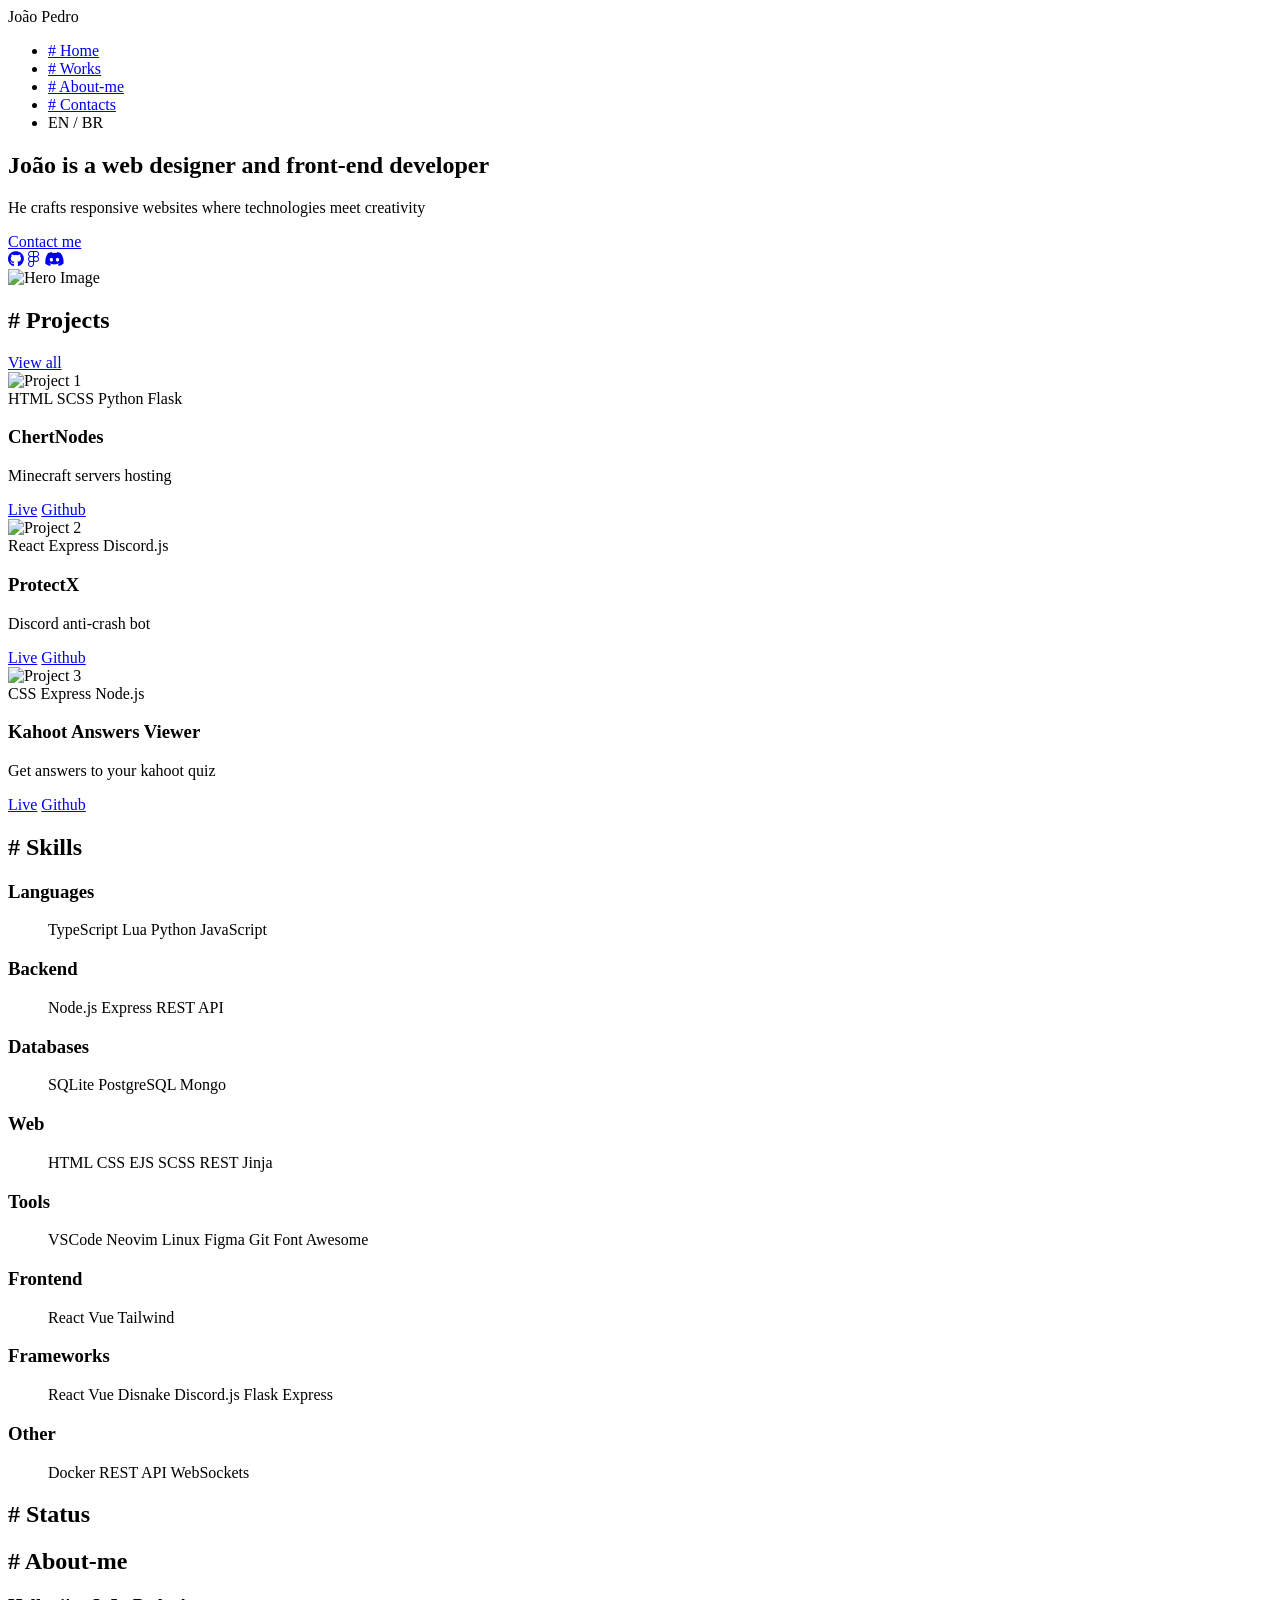
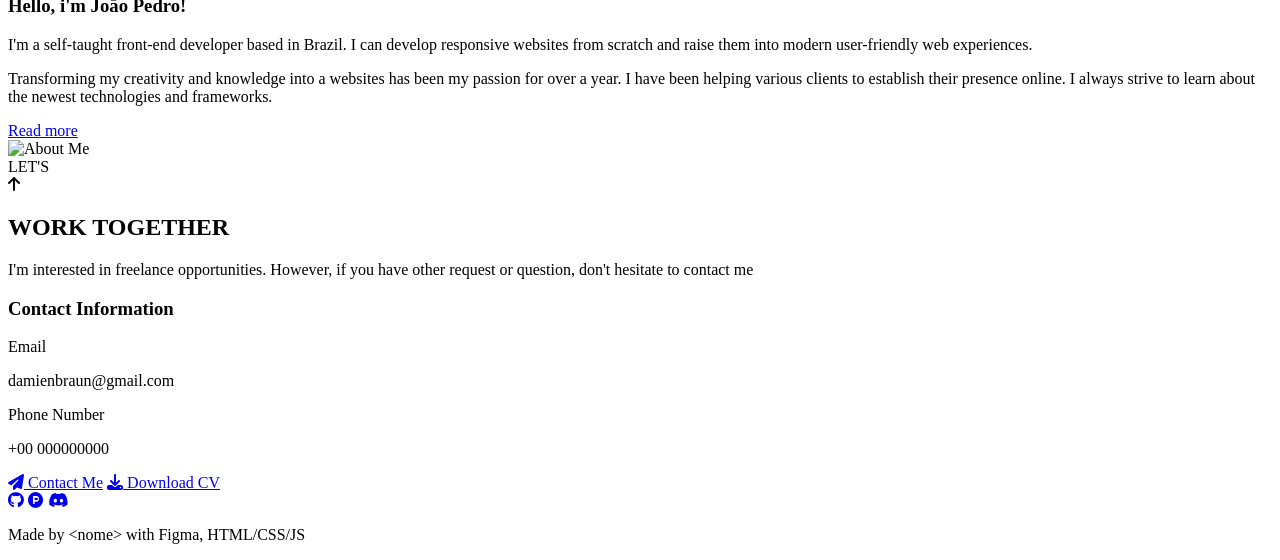
==== index.html @ fb647887 "feat: Rename and activate the Markdown section to 'Status' and update the content file to 'status.md" ====
<!doctype html>
<html lang="en">
  <head>
    <meta charset="UTF-8" />
    <meta name="viewport" content="width=device-width, initial-scale=1.0" />
    <title>João Pedro | Web Designer & Front-end Developer</title>
    <link rel="stylesheet" href="style/style.css" />
    <link rel="preconnect" href="https://fonts.googleapis.com" />
    <link rel="preconnect" href="https://fonts.gstatic.com" crossorigin />
    <link
      href="https://fonts.googleapis.com/css2?family=Lexend:wght@100..900&display=swap"
      rel="stylesheet"
    />
    <link
      href="https://fonts.googleapis.com/css2?family=Lexend:wght@100..900&family=Roboto+Mono:ital,wght@0,100..700;1,100..700&display=swap"
      rel="stylesheet"
    />
    <link
      href="https://cdnjs.cloudflare.com/ajax/libs/font-awesome/6.5.0/css/all.min.css"
      rel="stylesheet"
    />
  </head>

  <body>
    <!-- Header -->
    <header class="header">
      <div class="container header-container">
        <div class="logo">
          <img
            src="./media/logo.svg"
            alt=""
            class="logo-img"
            style="display: none"
          />
          <!-- Placeholder for logo -->
          <span>João Pedro</span>
        </div>
        <nav class="nav">
          <ul class="nav-list">
            <li>
              <a href="# Home"><span class="hash">#</span> Home</a>
            </li>
            <li>
              <a href="# Works"><span class="hash">#</span> Works</a>
            </li>
            <li>
              <a href="# About"><span class="hash">#</span> About-me</a>
            </li>
            <li>
              <a href="# Contacts"><span class="hash">#</span> Contacts</a>
            </li>
            <li class="lang-switch">
              <span class="active">EN</span>
              <span class="divider">/</span>
              <span>BR</span>
            </li>
          </ul>
          <div class="hamburger-menu">
            <!-- Menu Mobile -->
            <span></span>
            <span></span>
            <span></span>
          </div>
        </nav>
      </div>
    </header>

    <!-- Hero Section -->
    <section id="home" class="hero">
      <div class="container hero-container">
        <div class="hero-content">
          <h1 class="hero-title">
            João is a <span class="highlight_green">web designer</span> and
            <span class="highlight_orange">front-end</span> developer
          </h1>
          <p class="hero-desc">
            He crafts responsive websites where technologies meet creativity
          </p>
          <a href="# Contacts" class="btn btn-primary">Contact me</a>
          <div class="social-icons-hero">
            <a href="#"><i class="fa-brands fa-github"></i></a>
            <a href="#"><i class="fa-brands fa-figma"></i></a>
            <a href="#"><i class="fa-brands fa-discord"></i></a>
          </div>
        </div>
        <div class="hero-image">
          <!-- Placeholder for Hero Image -->
          <div class="img-placeholder">
            <img src="./media/hero-img.png" alt="Hero Image" />
          </div>
        </div>
      </div>
    </section>

    <!-- Quote Section (Opcional)
    <section class="quote-section">
        <div class="container">
            <div class="quote-box">
                <p class="quote-text">With great power comes great electricity bill</p>
                <span class="quote-author">- Dr. Who</span>
            </div>
        </div>
    </section> -->

    <!-- Projects Section -->
    <section id="works" class="projects">
      <div class="container">
        <div class="section-header">
          <h2 class="section-title"><span class="hash">#</span> Projects</h2>
          <div class="line"></div>
          <a href="#" class="view-all">View all</a>
        </div>

        <div class="projects-grid">
          <!-- Project Card 1 -->
          <div class="project-card">
            <div class="card-img">
              <img src="./media/project1.png" alt="Project 1" />
            </div>
            <div class="card-tech">
              <span>HTML</span>
              <span>SCSS</span>
              <span>Python</span>
              <span>Flask</span>
            </div>
            <div class="card-body">
              <h3 class="card-title">ChertNodes</h3>
              <p class="card-desc">Minecraft servers hosting</p>
              <div class="card-footer">
                <a href="#" class="btn btn-small btn-primary">Live</a>
                <a href="#" class="btn btn-small btn-primary">Github</a>
              </div>
            </div>
          </div>

          <!-- Project Card 2 -->
          <div class="project-card">
            <div class="card-img">
              <img src="./media/project2.png" alt="Project 2" />
            </div>
            <div class="card-tech">
              <span>React</span>
              <span>Express</span>
              <span>Discord.js</span>
            </div>
            <div class="card-body">
              <h3 class="card-title">ProtectX</h3>
              <p class="card-desc">Discord anti-crash bot</p>
              <div class="card-footer">
                <a href="#" class="btn btn-small btn-primary">Live</a>
                <a href="#" class="btn btn-small btn-primary">Github</a>
              </div>
            </div>
          </div>

          <!-- Project Card 3 -->
          <div class="project-card">
            <div class="card-img">
              <img src="./media/project3.png" alt="Project 3" />
            </div>
            <div class="card-tech">
              <span>CSS</span>
              <span>Express</span>
              <span>Node.js</span>
            </div>
            <div class="card-body">
              <h3 class="card-title">Kahoot Answers Viewer</h3>
              <p class="card-desc">Get answers to your kahoot quiz</p>
              <div class="card-footer">
                <a href="#" class="btn btn-small btn-primary">Live</a>
                <a href="#" class="btn btn-small btn-primary">Github</a>
              </div>
            </div>
          </div>
        </div>
      </div>
    </section>

    <!-- Skills Section -->
    <section class="skills">
      <div class="container">
        <div class="section-header">
          <h2 class="section-title"><span class="hash">#</span> Skills</h2>
          <div class="line"></div>
        </div>

        <div class="skills-content">
          <div class="skills-grid">
            <div class="skill-column">
              <div class="skill-category">
                <h3 class="skill-title-lang">Languages</h3>
                <ul>
                  <a class="skill-list">TypeScript</a>
                  <a class="skill-list">Lua</a>
                  <a class="skill-list">Python</a>
                  <a class="skill-list">JavaScript</a>
                </ul>
              </div>
              <div class="skill-category">
                <h3 class="skill-title-backend">Backend</h3>
                <ul>
                  <a class="skill-list">Node.js</a>
                  <a class="skill-list">Express</a>
                  <a class="skill-list">REST API</a>
                </ul>
              </div>
            </div>
            <div class="skill-column">
              <div class="skill-category">
                <h3 class="skill-title-db">Databases</h3>
                <ul>
                  <a class="skill-list">SQLite</a>
                  <a class="skill-list">PostgreSQL</a>
                  <a class="skill-list">Mongo</a>
                </ul>
              </div>
              <div class="skill-category">
                <h3 class="skill-title-web">Web</h3>
                <ul>
                  <a class="skill-list">HTML</a>
                  <a class="skill-list">CSS</a>
                  <a class="skill-list">EJS</a>
                  <a class="skill-list">SCSS</a>
                  <a class="skill-list">REST</a>
                  <a class="skill-list">Jinja</a>
                </ul>
              </div>
            </div>
            <div class="skill-column">
              <div class="skill-category">
                <h3 class="skill-title-tools">Tools</h3>
                <ul>
                  <a class="skill-list">VSCode</a>
                  <a class="skill-list">Neovim</a>
                  <a class="skill-list">Linux</a>
                  <a class="skill-list">Figma</a>
                  <a class="skill-list">Git</a>
                  <a class="skill-list">Font Awesome</a>
                </ul>
              </div>
              <div class="skill-category">
                <h3 class="skill-title-frontend">Frontend</h3>
                <ul>
                  <a class="skill-list">React</a>
                  <a class="skill-list">Vue</a>
                  <a class="skill-list">Tailwind</a>
                </ul>
              </div>
            </div>
            <div class="skill-column">
              <div class="skill-category">
                <h3 class="skill-title-fws">Frameworks</h3>
                <ul>
                  <a class="skill-list">React</a>
                  <a class="skill-list">Vue</a>
                  <a class="skill-list">Disnake</a>
                  <a class="skill-list">Discord.js</a>
                  <a class="skill-list">Flask</a>
                  <a class="skill-list">Express</a>
                </ul>
              </div>
              <div class="skill-category">
                <h3 class="skill-title-other">Other</h3>
                <ul>
                  <a class="skill-list">Docker</a>
                  <a class="skill-list">REST API</a>
                  <a class="skill-list">WebSockets</a>
                </ul>
              </div>
            </div>
          </div>
        </div>
      </div>
    </section>

    <!-- Markdown Section (Status) -->
    <section id="markdown" class="markdown">
      <div class="container">
        <div class="section-header">
          <h2 class="section-title"><span class="hash">#</span> Status</h2>
          <div class="line"></div>
        </div>
        <div id="markdown-content" class="markdown-content"></div>
      </div>
    </section>

    <!-- About Me Section -->
    <section id="about" class="about">
      <div class="container">
        <div class="section-header">
          <h2 class="section-title"><span class="hash">#</span> About-me</h2>
          <div class="line"></div>
        </div>

        <div class="about-content">
          <div class="about-text">
            <h3>Hello, i'm João Pedro!</h3>
            <p>
              I'm a self-taught front-end developer based in Brazil. I can
              develop responsive websites from scratch and raise them into
              modern user-friendly web experiences.
            </p>
            <p>
              Transforming my creativity and knowledge into a websites has been
              my passion for over a year. I have been helping various clients to
              establish their presence online. I always strive to learn about
              the newest technologies and frameworks.
            </p>
            <a href="#" class="btn btn-primary">Read more</a>
          </div>
          <div class="about-image">
            <div class="img-placeholder">
              <img src="./media/about-img.png" alt="About Me" />
            </div>
          </div>
        </div>
      </div>
    </section>

    <!-- Contacts Section -->
    <section id="contacts" class="contacts">
      <div class="container contacts-container">
        <div class="contacts-left">
          <div class="lets-work-header">
            <span class="lets-text">LET'S</span>
            <div class="arrow-badge">
              <i class="fa-solid fa-arrow-up"></i>
            </div>
          </div>
          <h2 class="work-together-text">WORK TOGETHER</h2>
          <p class="contacts-desc">
            I'm interested in freelance opportunities. However, if you have
            other request or question, don't hesitate to contact me
          </p>
        </div>

        <div class="contacts-right">
          <div class="contacts-card">
            <h3 class="card-title">Contact Information</h3>
            <div class="contact-info-grid">
              <div class="info-item">
                <p class="info-label">Email</p>
                <p class="info-value">damienbraun@gmail.com</p>
              </div>
              <div class="info-item">
                <p class="info-label">Phone Number</p>
                <p class="info-value">+00 000000000</p>
              </div>
            </div>

            <div class="card-bottom">
              <div class="card-actions">
                <a href="#" class="btn btn-primary"
                  ><i class="fa-solid fa-paper-plane"></i> Contact Me</a
                >
                <a href="#" class="btn btn-primary"
                  ><i class="fa-solid fa-download"></i> Download CV</a
                >
              </div>
            </div>
          </div>
        </div>
      </div>
    </section>

    <!-- Footer -->
    <footer class="footer">
      <div class="footer-separator"></div>
      <div class="container footer-container">
        <div class="footer-socials">
          <a href="#"><i class="fa-brands fa-github"></i></a>
          <a href="#"><i class="fa-brands fa-product-hunt"></i></a>
          <a href="#"><i class="fa-brands fa-discord"></i></a>
        </div>
        <div class="footer-copyright">
          <p>Made by &lt;nome&gt; with Figma, HTML/CSS/JS</p>
        </div>
      </div>
    </footer>

    <script src="script/app.js"></script>
    <script src="https://cdn.jsdelivr.net/npm/marked/marked.min.js"></script>
  </body>
</html>
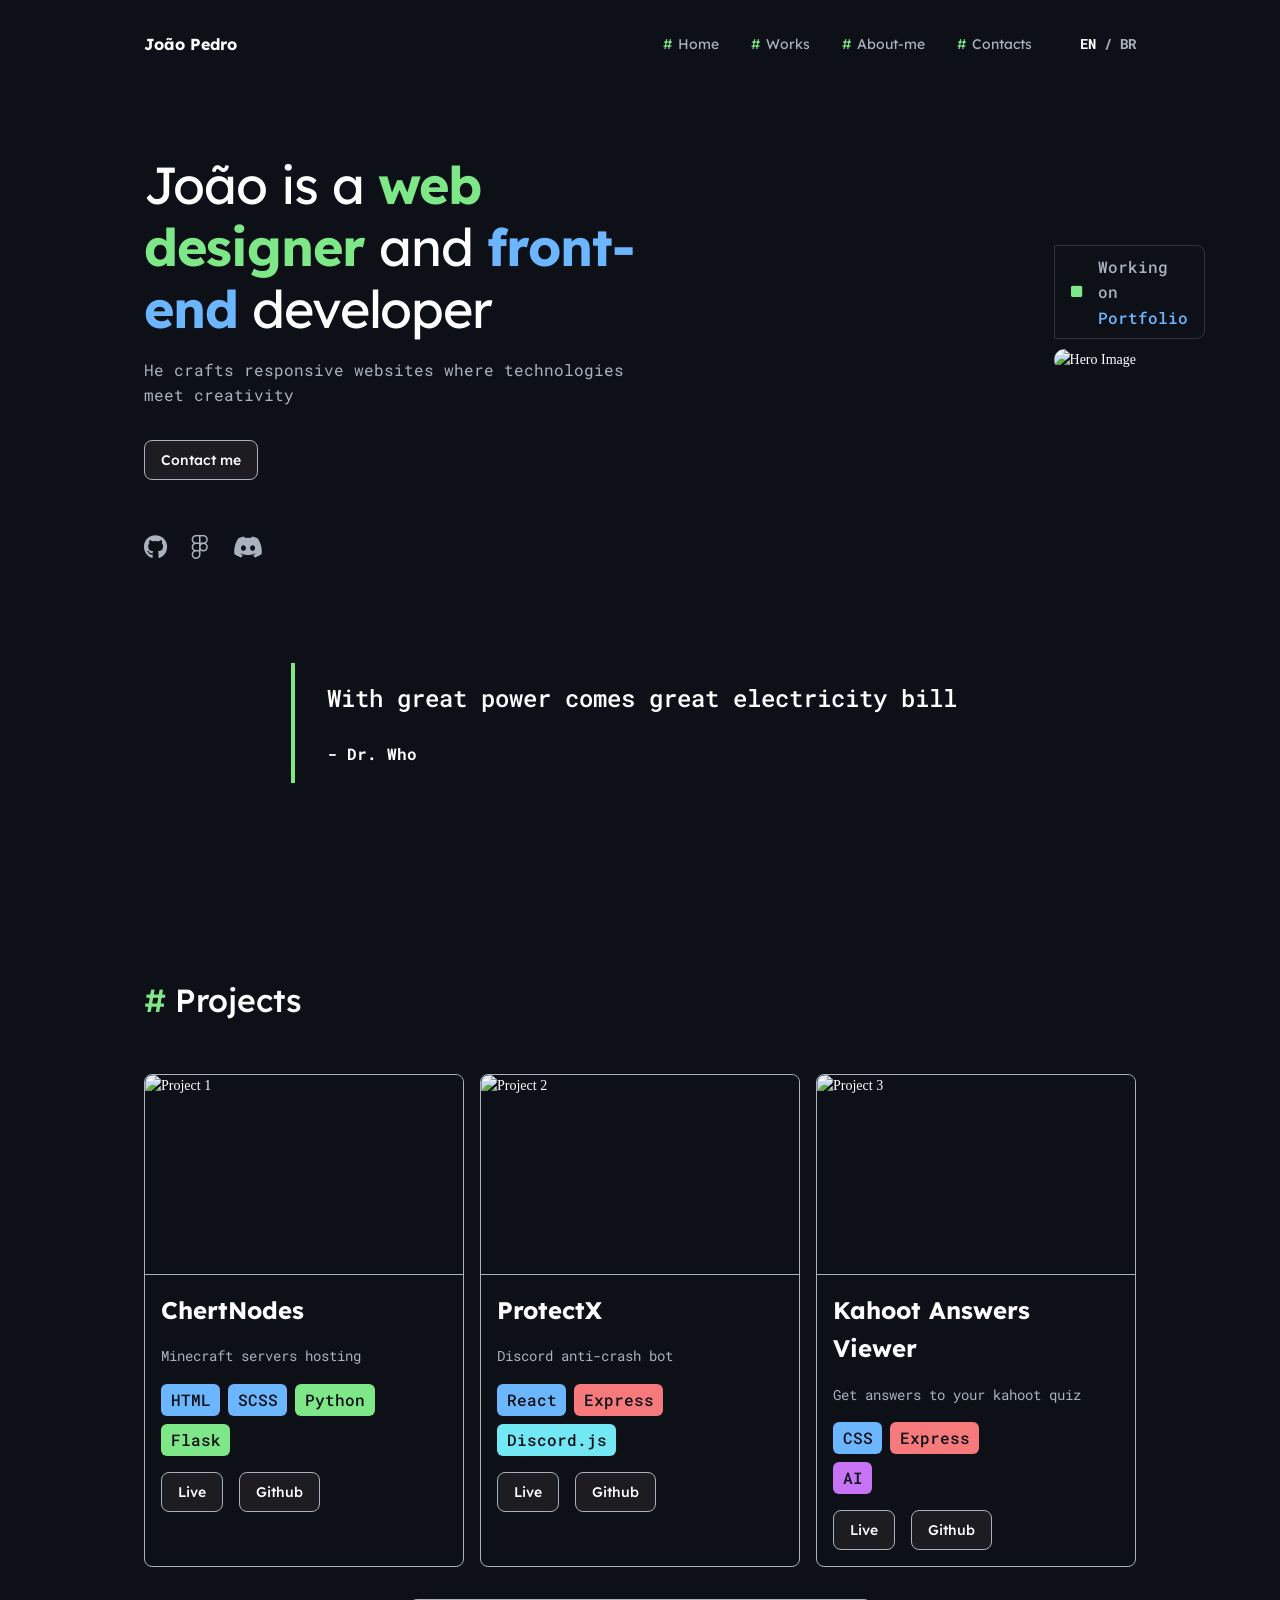
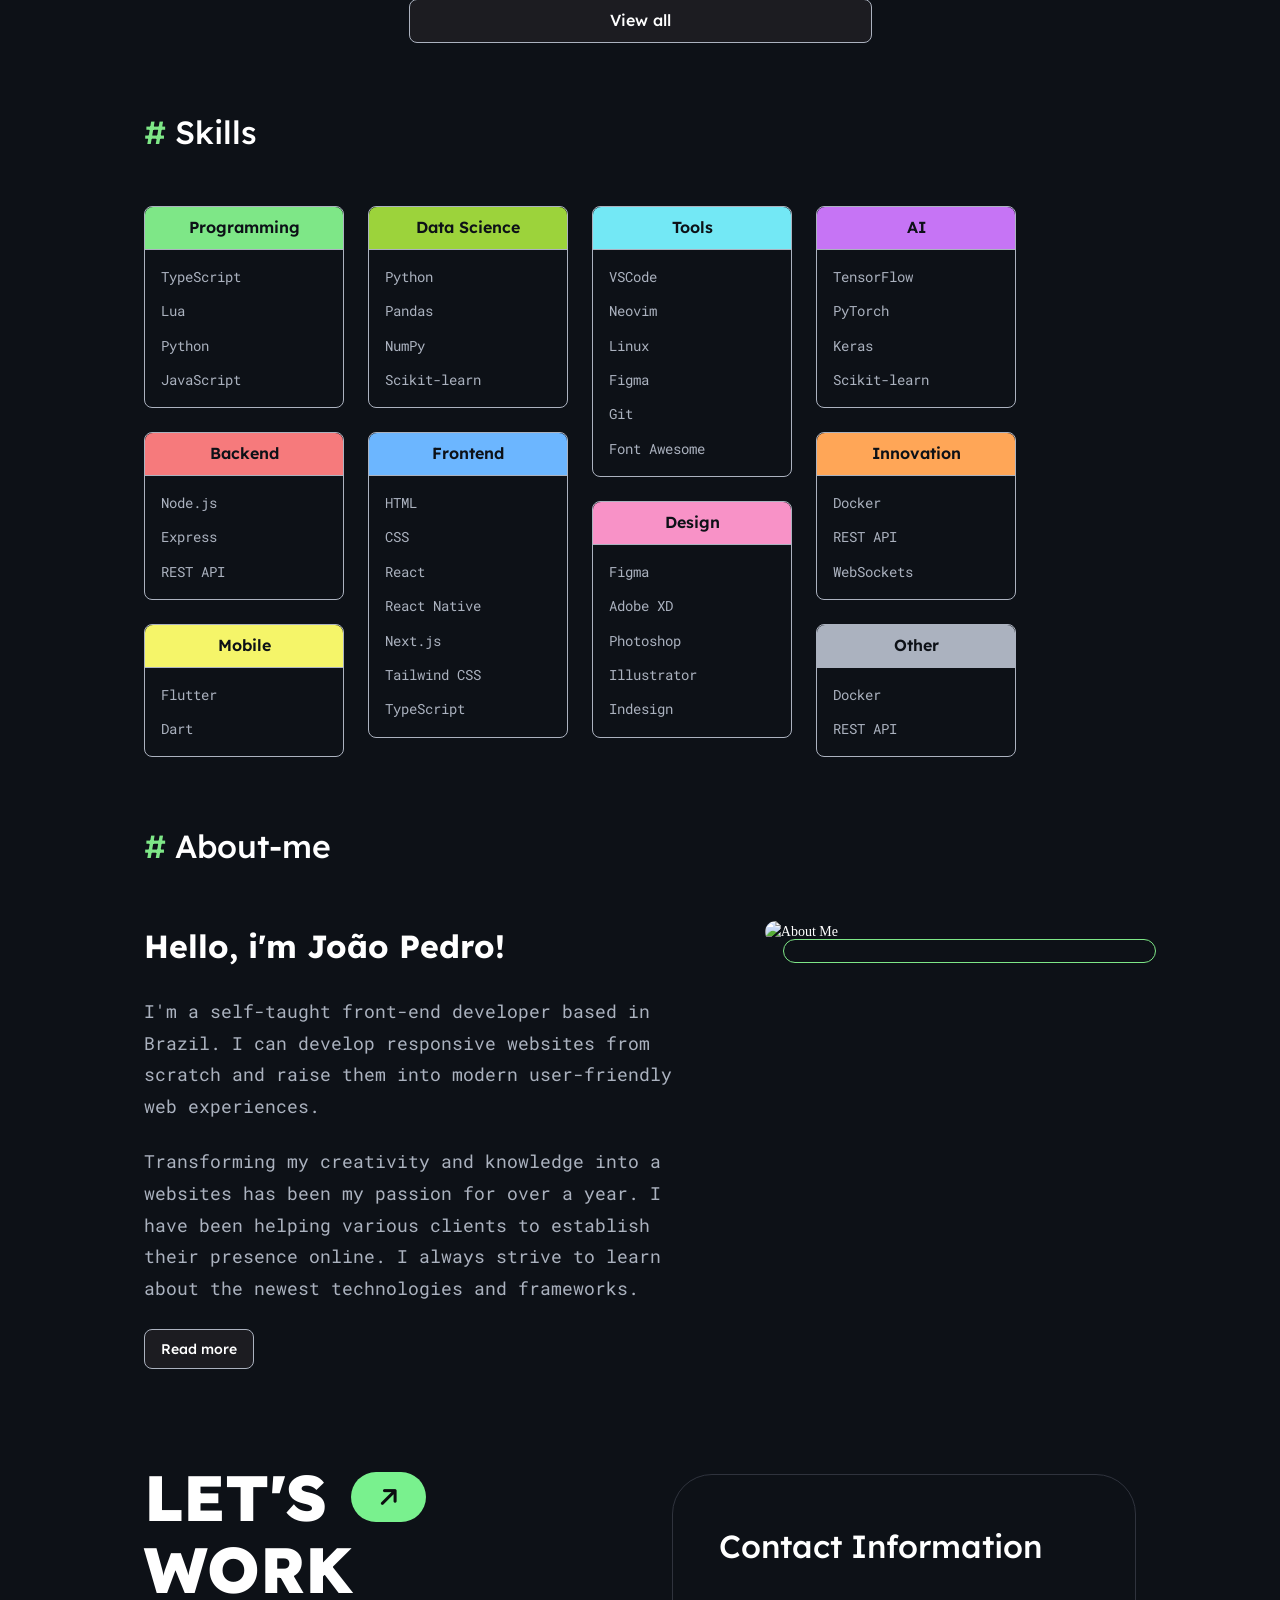
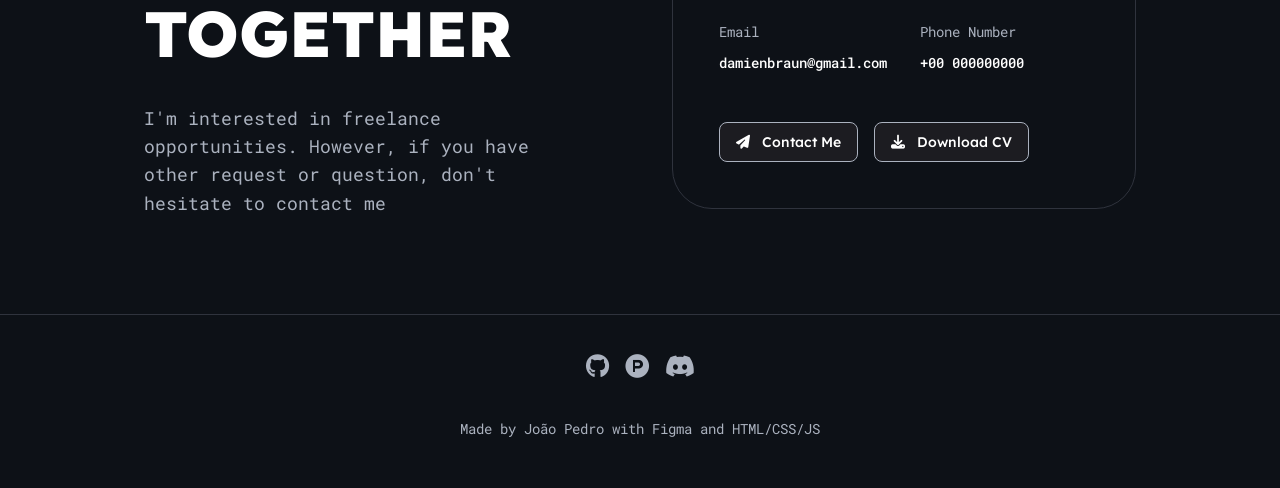
==== commit 2ddbf8a6: "feat: Add new project cards, implement working-on animation, and refine UI styling with new `app.js`" ====
--- a/index.html
+++ b/index.html
@@ -38,16 +38,28 @@
         <nav class="nav">
           <ul class="nav-list">
             <li>
-              <a href="# Home"><span class="hash">#</span> Home</a>
+              <a href="index.html"
+                ><span class="hash">#</span>
+                <span data-i18n="nav_home">Home</span></a
+              >
             </li>
             <li>
-              <a href="# Works"><span class="hash">#</span> Works</a>
+              <a href="src/works.html"
+                ><span class="hash">#</span>
+                <span data-i18n="nav_works">Works</span></a
+              >
             </li>
             <li>
-              <a href="# About"><span class="hash">#</span> About-me</a>
+              <a href="src/aboutme.html"
+                ><span class="hash">#</span>
+                <span data-i18n="nav_about">About-me</span></a
+              >
             </li>
             <li>
-              <a href="# Contacts"><span class="hash">#</span> Contacts</a>
+              <a href="src/contacts.html"
+                ><span class="hash">#</span>
+                <span data-i18n="nav_contacts">Contacts</span></a
+              >
             </li>
             <li class="lang-switch">
               <span class="active">EN</span>
@@ -69,66 +81,97 @@
     <section id="home" class="hero">
       <div class="container hero-container">
         <div class="hero-content">
-          <h1 class="hero-title">
+          <h1 class="hero-title" data-i18n="hero_title">
             João is a <span class="highlight_green">web designer</span> and
-            <span class="highlight_orange">front-end</span> developer
+            <span class="highlight_blue">front-end</span> developer
           </h1>
-          <p class="hero-desc">
+          <p class="hero-desc" data-i18n="hero_desc">
             He crafts responsive websites where technologies meet creativity
           </p>
-          <a href="# Contacts" class="btn btn-primary">Contact me</a>
+          <a href="src/contacts.html" class="btn btn-primary" data-i18n="hero_btn"
+            >Contact me</a
+          >
           <div class="social-icons-hero">
-            <a href="#"><i class="fa-brands fa-github"></i></a>
-            <a href="#"><i class="fa-brands fa-figma"></i></a>
-            <a href="#"><i class="fa-brands fa-discord"></i></a>
+            <a href="https://github.com/joaopedro" target="_blank"
+              ><i class="fa-brands fa-github"></i
+            ></a>
+            <a href="https://figma.com/@joaopedro" target="_blank"
+              ><i class="fa-brands fa-figma"></i
+            ></a>
+            <a href="https://discord.com/users/joaopedro" target="_blank"
+              ><i class="fa-brands fa-discord"></i
+            ></a>
           </div>
         </div>
         <div class="hero-image">
           <!-- Placeholder for Hero Image -->
           <div class="img-placeholder">
-            <img src="./media/hero-img.png" alt="Hero Image" />
-          </div>
-        </div>
-      </div>
-    </section>
-
-    <!-- Quote Section (Opcional)
+            <img src="./media/img/hero-img.png" alt="Hero Image" />
+          </div>
+          <div class="working-on">
+            <div class="working-on-content">
+              <div class="working-icon active"> <!-- active for on, disable for off -->
+                <i class="fa-solid fa-square"></i>
+              </div>
+              <h2 class="working-on-title" data-i18n="hero_working_on">
+                Working on something cool
+              </h2>
+            </div>
+          </div>
+        </div>
+      </div>
+    </section>
+
+    <!-- Quote Section (Opcional) -->
     <section class="quote-section">
-        <div class="container">
-            <div class="quote-box">
-                <p class="quote-text">With great power comes great electricity bill</p>
-                <span class="quote-author">- Dr. Who</span>
-            </div>
-        </div>
-    </section> -->
+      <div class="container">
+        <div class="quote-box">
+          <p class="quote-text" data-i18n="quote_text">
+            With great power comes great electricity bill
+            <span class="quote-author" data-i18n="quote_author">- Dr. Who</span>
+          </p>
+        </div>
+      </div>
+    </section>
 
     <!-- Projects Section -->
     <section id="works" class="projects">
       <div class="container">
         <div class="section-header">
-          <h2 class="section-title"><span class="hash">#</span> Projects</h2>
-          <div class="line"></div>
-          <a href="#" class="view-all">View all</a>
+          <h2 class="section-title">
+            <span class="hash">#</span>
+            <span data-i18n="section_projects">Projects</span>
+          </h2>
         </div>
 
         <div class="projects-grid">
           <!-- Project Card 1 -->
           <div class="project-card">
             <div class="card-img">
-              <img src="./media/project1.png" alt="Project 1" />
-            </div>
-            <div class="card-tech">
-              <span>HTML</span>
-              <span>SCSS</span>
-              <span>Python</span>
-              <span>Flask</span>
+              <img src="./media/img/project1.png" alt="Project 1" />
             </div>
             <div class="card-body">
               <h3 class="card-title">ChertNodes</h3>
-              <p class="card-desc">Minecraft servers hosting</p>
+              <p class="card-desc" data-i18n="project1_desc">
+                Minecraft servers hosting
+              </p>
+              <div class="card-tag-tech">
+                <span class="frontend">HTML</span>
+                <span class="frontend">SCSS</span>
+                <span class="programming">Python</span>
+                <span class="programming">Flask</span>
+              </div>
               <div class="card-footer">
-                <a href="#" class="btn btn-small btn-primary">Live</a>
-                <a href="#" class="btn btn-small btn-primary">Github</a>
+                <a href="#_" class="btn btn-primary" data-i18n="btn_live"
+                  >Live</a
+                >
+                <a
+                  href="https://github.com/joaopedro/chertnodes"
+                  target="_blank"
+                  class="btn btn-primary"
+                  data-i18n="btn_github"
+                  >Github</a
+                >
               </div>
             </div>
           </div>
@@ -136,19 +179,26 @@
           <!-- Project Card 2 -->
           <div class="project-card">
             <div class="card-img">
-              <img src="./media/project2.png" alt="Project 2" />
-            </div>
-            <div class="card-tech">
-              <span>React</span>
-              <span>Express</span>
-              <span>Discord.js</span>
+              <img src="./media/img/project2.png" alt="Project 2" />
             </div>
             <div class="card-body">
               <h3 class="card-title">ProtectX</h3>
-              <p class="card-desc">Discord anti-crash bot</p>
+              <p class="card-desc" data-i18n="project2_desc">
+                Discord anti-crash bot
+              </p>
+              <div class="card-tag-tech">
+                <span class="frontend">React</span>
+                <span class="backend">Express</span>
+                <span class="tools">Discord.js</span>
+              </div>
               <div class="card-footer">
-                <a href="#" class="btn btn-small btn-primary">Live</a>
-                <a href="#" class="btn btn-small btn-primary">Github</a>
+                <a href="#_" class="btn btn-primary">Live</a>
+                <a
+                  href="https://github.com/joaopedro/protectx"
+                  target="_blank"
+                  class="btn btn-primary"
+                  >Github</a
+                >
               </div>
             </div>
           </div>
@@ -156,23 +206,34 @@
           <!-- Project Card 3 -->
           <div class="project-card">
             <div class="card-img">
-              <img src="./media/project3.png" alt="Project 3" />
-            </div>
-            <div class="card-tech">
-              <span>CSS</span>
-              <span>Express</span>
-              <span>Node.js</span>
+              <img src="./media/img/project3.png" alt="Project 3" />
             </div>
             <div class="card-body">
               <h3 class="card-title">Kahoot Answers Viewer</h3>
-              <p class="card-desc">Get answers to your kahoot quiz</p>
+              <p class="card-desc" data-i18n="project3_desc">
+                Get answers to your kahoot quiz
+              </p>
+              <div class="card-tag-tech">
+                <span class="frontend">CSS</span>
+                <span class="backend">Express</span>
+                <span class="front-end">Node.js</span>
+                <span class="ai">AI</span>
+              </div>
               <div class="card-footer">
-                <a href="#" class="btn btn-small btn-primary">Live</a>
-                <a href="#" class="btn btn-small btn-primary">Github</a>
-              </div>
-            </div>
-          </div>
-        </div>
+                <a href="#_" class="btn btn-primary">Live</a>
+                <a
+                  href="https://github.com/joaopedro/kahoot-viewer"
+                  target="_blank"
+                  class="btn btn-primary"
+                  >Github</a
+                >
+              </div>
+            </div>
+          </div>
+        </div>
+        <a href="src/works.html" class="btn btn-primary btn-large" data-i18n="btn_view_all"
+          >View all</a
+        >
       </div>
     </section>
 
@@ -180,137 +241,159 @@
     <section class="skills">
       <div class="container">
         <div class="section-header">
-          <h2 class="section-title"><span class="hash">#</span> Skills</h2>
-          <div class="line"></div>
+          <h2 class="section-title">
+            <span class="hash">#</span>
+            <span data-i18n="section_skills">Skills</span>
+          </h2>
         </div>
 
         <div class="skills-content">
           <div class="skills-grid">
             <div class="skill-column">
               <div class="skill-category">
-                <h3 class="skill-title-lang">Languages</h3>
-                <ul>
-                  <a class="skill-list">TypeScript</a>
-                  <a class="skill-list">Lua</a>
-                  <a class="skill-list">Python</a>
-                  <a class="skill-list">JavaScript</a>
+                <h3 class="skill-title-programming" data-i18n="skill_title_programming">Languages</h3>
+                <ul>
+                  <li class="skill-list">TypeScript</li>
+                  <li class="skill-list">Lua</li>
+                  <li class="skill-list">Python</li>
+                  <li class="skill-list">JavaScript</li>
                 </ul>
               </div>
               <div class="skill-category">
                 <h3 class="skill-title-backend">Backend</h3>
                 <ul>
-                  <a class="skill-list">Node.js</a>
-                  <a class="skill-list">Express</a>
-                  <a class="skill-list">REST API</a>
+                  <li class="skill-list">Node.js</li>
+                  <li class="skill-list">Express</li>
+                  <li class="skill-list">REST API</li>
+                </ul>
+              </div>
+              <div class="skill-category">
+                <h3 class="skill-title-mobile">Mobile</h3>
+                <ul>
+                  <li class="skill-list">Flutter</li>
+                  <li class="skill-list">Dart</li>
                 </ul>
               </div>
             </div>
             <div class="skill-column">
               <div class="skill-category">
-                <h3 class="skill-title-db">Databases</h3>
-                <ul>
-                  <a class="skill-list">SQLite</a>
-                  <a class="skill-list">PostgreSQL</a>
-                  <a class="skill-list">Mongo</a>
-                </ul>
-              </div>
-              <div class="skill-category">
-                <h3 class="skill-title-web">Web</h3>
-                <ul>
-                  <a class="skill-list">HTML</a>
-                  <a class="skill-list">CSS</a>
-                  <a class="skill-list">EJS</a>
-                  <a class="skill-list">SCSS</a>
-                  <a class="skill-list">REST</a>
-                  <a class="skill-list">Jinja</a>
+                <h3 class="skill-title-datascience" data-i18n="skill_title_datascience">Data Science</h3>
+                <ul>
+                  <li class="skill-list">Python</li>
+                  <li class="skill-list">Pandas</li>
+                  <li class="skill-list">NumPy</li>
+                  <li class="skill-list">Scikit-learn</li>
+                </ul>
+              </div>
+              <div class="skill-category">
+                <h3 class="skill-title-frontend">Frontend</h3>
+                <ul>
+                  <li class="skill-list">HTML</li>
+                  <li class="skill-list">CSS</li>
+                  <li class="skill-list">React</li>
+                  <li class="skill-list">React Native</li>
+                  <li class="skill-list">Next.js</li>
+                  <li class="skill-list">Tailwind CSS</li>
+                  <li class="skill-list">TypeScript</li>
+
                 </ul>
               </div>
             </div>
             <div class="skill-column">
               <div class="skill-category">
-                <h3 class="skill-title-tools">Tools</h3>
-                <ul>
-                  <a class="skill-list">VSCode</a>
-                  <a class="skill-list">Neovim</a>
-                  <a class="skill-list">Linux</a>
-                  <a class="skill-list">Figma</a>
-                  <a class="skill-list">Git</a>
-                  <a class="skill-list">Font Awesome</a>
-                </ul>
-              </div>
-              <div class="skill-category">
-                <h3 class="skill-title-frontend">Frontend</h3>
-                <ul>
-                  <a class="skill-list">React</a>
-                  <a class="skill-list">Vue</a>
-                  <a class="skill-list">Tailwind</a>
+                <h3 class="skill-title-tools" data-i18n="skill_title_tools">Tools</h3>
+                <ul>
+                  <li class="skill-list">VSCode</li>
+                  <li class="skill-list">Neovim</li>
+                  <li class="skill-list">Linux</li>
+                  <li class="skill-list">Figma</li>
+                  <li class="skill-list">Git</li>
+                  <li class="skill-list">Font Awesome</li>
+                </ul>
+              </div>
+              <div class="skill-category">
+                <h3 class="skill-title-design">Design</h3>
+                <ul>
+                  <li class="skill-list">Figma</li>
+                  <li class="skill-list">Adobe XD</li>
+                  <li class="skill-list">Photoshop</li>
+                  <li class="skill-list">Illustrator</li>
+                  <li class="skill-list">Indesign</li>
                 </ul>
               </div>
             </div>
             <div class="skill-column">
               <div class="skill-category">
-                <h3 class="skill-title-fws">Frameworks</h3>
-                <ul>
-                  <a class="skill-list">React</a>
-                  <a class="skill-list">Vue</a>
-                  <a class="skill-list">Disnake</a>
-                  <a class="skill-list">Discord.js</a>
-                  <a class="skill-list">Flask</a>
-                  <a class="skill-list">Express</a>
-                </ul>
-              </div>
-              <div class="skill-category">
-                <h3 class="skill-title-other">Other</h3>
-                <ul>
-                  <a class="skill-list">Docker</a>
-                  <a class="skill-list">REST API</a>
-                  <a class="skill-list">WebSockets</a>
-                </ul>
-              </div>
-            </div>
-          </div>
-        </div>
-      </div>
-    </section>
-
-    <!-- Markdown Section (Status) -->
-    <section id="markdown" class="markdown">
+                <h3 class="skill-title-ai" data-i18n="skill_title_ai">AI</h3>
+                <ul>
+                  <li class="skill-list">TensorFlow</li>
+                  <li class="skill-list">PyTorch</li>
+                  <li class="skill-list">Keras</li>
+                  <li class="skill-list">Scikit-learn</li>
+                </ul>
+              </div>
+              <div class="skill-category">
+                <h3 class="skill-title-innovation" data-i18n="skill_title_innovation">Innovation</h3>
+                <ul>
+                  <li class="skill-list">Docker</li>
+                  <li class="skill-list">REST API</li>
+                  <li class="skill-list">WebSockets</li>
+                </ul>
+              </div>
+              <div class="skill-category">
+                <h3 class="skill-title-other" data-i18n="skill_title_other">Other</h3>
+                <ul>
+                  <li class="skill-list">Docker</li>
+                  <li class="skill-list">REST API</li>
+                </ul>
+              </div>
+            </div>
+          </div>
+        </div>
+      </div>
+    </section>
+
+    <!-- Markdown Section (Status, optional)
+    <section id="markdown-viewer" class="markdown">
       <div class="container">
         <div class="section-header">
           <h2 class="section-title"><span class="hash">#</span> Status</h2>
-          <div class="line"></div>
         </div>
         <div id="markdown-content" class="markdown-content"></div>
       </div>
-    </section>
+    </section> -->
 
     <!-- About Me Section -->
     <section id="about" class="about">
       <div class="container">
         <div class="section-header">
-          <h2 class="section-title"><span class="hash">#</span> About-me</h2>
-          <div class="line"></div>
+          <h2 class="section-title">
+            <span class="hash">#</span>
+            <span data-i18n="section_about">About-me</span>
+          </h2>
         </div>
 
         <div class="about-content">
           <div class="about-text">
-            <h3>Hello, i'm João Pedro!</h3>
-            <p>
+            <h3 data-i18n="about_title">Hello, i'm João Pedro!</h3>
+            <p data-i18n="about_p1">
               I'm a self-taught front-end developer based in Brazil. I can
               develop responsive websites from scratch and raise them into
               modern user-friendly web experiences.
             </p>
-            <p>
+            <p data-i18n="about_p2">
               Transforming my creativity and knowledge into a websites has been
               my passion for over a year. I have been helping various clients to
               establish their presence online. I always strive to learn about
               the newest technologies and frameworks.
             </p>
-            <a href="#" class="btn btn-primary">Read more</a>
+            <a href="src/aboutme.html" class="btn btn-primary" data-i18n="btn_read_more"
+              >Read more</a
+            >
           </div>
           <div class="about-image">
             <div class="img-placeholder">
-              <img src="./media/about-img.png" alt="About Me" />
+              <img src="./media/img/about-img.png" alt="About Me" />
             </div>
           </div>
         </div>
@@ -322,13 +405,15 @@
       <div class="container contacts-container">
         <div class="contacts-left">
           <div class="lets-work-header">
-            <span class="lets-text">LET'S</span>
+            <span class="lets-text" data-i18n="contact_lets">LET'S</span>
             <div class="arrow-badge">
               <i class="fa-solid fa-arrow-up"></i>
             </div>
           </div>
-          <h2 class="work-together-text">WORK TOGETHER</h2>
-          <p class="contacts-desc">
+          <h2 class="work-together-text" data-i18n="contact_work">
+            WORK TOGETHER
+          </h2>
+          <p class="contacts-desc" data-i18n="contact_desc">
             I'm interested in freelance opportunities. However, if you have
             other request or question, don't hesitate to contact me
           </p>
@@ -336,25 +421,29 @@
 
         <div class="contacts-right">
           <div class="contacts-card">
-            <h3 class="card-title">Contact Information</h3>
+            <h3 class="card-title" data-i18n="contact_info_title">
+              Contact Information
+            </h3>
             <div class="contact-info-grid">
               <div class="info-item">
-                <p class="info-label">Email</p>
+                <p class="info-label" data-i18n="contact_email">Email</p>
                 <p class="info-value">damienbraun@gmail.com</p>
               </div>
               <div class="info-item">
-                <p class="info-label">Phone Number</p>
+                <p class="info-label" data-i18n="contact_phone">Phone Number</p>
                 <p class="info-value">+00 000000000</p>
               </div>
             </div>
 
             <div class="card-bottom">
               <div class="card-actions">
-                <a href="#" class="btn btn-primary"
-                  ><i class="fa-solid fa-paper-plane"></i> Contact Me</a
-                >
-                <a href="#" class="btn btn-primary"
-                  ><i class="fa-solid fa-download"></i> Download CV</a
+                <a href="mailto:damienbraun@gmail.com" class="btn btn-primary"
+                  ><i class="fa-solid fa-paper-plane"></i>
+                  <span data-i18n="btn_contact_me">Contact Me</span></a
+                >
+                <a href="#_" class="btn btn-primary"
+                  ><i class="fa-solid fa-download"></i>
+                  <span data-i18n="btn_download_cv">Download CV</span></a
                 >
               </div>
             </div>
@@ -368,17 +457,24 @@
       <div class="footer-separator"></div>
       <div class="container footer-container">
         <div class="footer-socials">
-          <a href="#"><i class="fa-brands fa-github"></i></a>
-          <a href="#"><i class="fa-brands fa-product-hunt"></i></a>
-          <a href="#"><i class="fa-brands fa-discord"></i></a>
+          <a href="https://github.com/joaopedro" target="_blank"
+            ><i class="fa-brands fa-github"></i
+          ></a>
+          <a href="#_" target="_blank"
+            ><i class="fa-brands fa-product-hunt"></i
+          ></a>
+          <a href="https://discord.com/users/joaopedro" target="_blank"
+            ><i class="fa-brands fa-discord"></i
+          ></a>
         </div>
         <div class="footer-copyright">
-          <p>Made by &lt;nome&gt; with Figma, HTML/CSS/JS</p>
+          <p>Made by João Pedro with Figma and HTML/CSS/JS</p>
         </div>
       </div>
     </footer>
 
+    <script src="script/translations.js"></script>
+    <script src="https://cdn.jsdelivr.net/npm/marked/marked.min.js"></script>
     <script src="script/app.js"></script>
-    <script src="https://cdn.jsdelivr.net/npm/marked/marked.min.js"></script>
   </body>
 </html>
--- a/style/style.css
+++ b/style/style.css
@@ -0,0 +1,1033 @@
+/* Global Reset & Variables */
+:root {
+  --bg: #0d1117;
+  --accent: #abb2bf;
+  --button-bg: #1c1c21;
+  --button-hover: #282828;
+  --border: #2f333d;
+  --white: #ffffff;
+  --gray: #abb2bf;
+
+  /* Tags Colors */
+  --programming: #7EE787;
+  --frontend: #6CB6FF;
+  --ai: #C674F5;
+  --devops: #F67A7C;
+  --innovation: #FFA657;
+  --design: #F892C7;
+  --mobile: #F5F569;
+  --datascience: #9CD33B;
+  --tools: #73E8F5;
+  --other: #abb2bf;
+  --backend: #F67A7C;
+
+  --font-main: "Lexend", sans-serif;
+  --font-text: "Roboto mono", monospace;
+}
+
+* {
+  margin: 0;
+  padding: 0;
+  box-sizing: border-box;
+}
+
+body {
+  background-color: var(--bg);
+  color: var(--white);
+  line-height: 1.6;
+  font-size: 14px;
+}
+
+a {
+  font-family: var(--font-main);
+  text-decoration: none;
+  color: inherit;
+}
+
+ul {
+  list-style: none;
+}
+
+img {
+  max-width: 100%;
+  display: block;
+}
+
+/* Utility Classes */
+.container {
+  max-width: 1024px;
+  margin: 0 auto;
+  padding: 0 1rem;
+  width: 100%;
+}
+
+.hash {
+  color: var(--programming);
+}
+
+.highlight_green {
+  color: var(--programming);
+}
+.highlight_blue {
+  color: var(--frontend);
+}
+.highlight_purple {
+  color: var(--ai);
+}
+.highlight_red {
+  color: var(--devops);
+}
+.highlight_yellow {
+  color: var(--mobile);
+}
+.highlight_orange {
+  color: var(--innovation);
+}
+.highlight_pink {
+  color: var(--design);
+}
+.highlight_cyan {
+  color: var(--tools);
+}
+
+.btn {
+  border-radius: 8px;
+  display: inline-block;
+  padding: 8px 16px;
+  border: 1px solid var(--programming);
+  color: var(--white);
+  background-color: var(--button-bg);
+  font-weight: 500;
+  cursor: pointer;
+}
+
+.btn i {
+  margin-right: 8px;
+}
+
+.btn:hover {
+  background-color: var(--button-hover);
+}
+
+.btn-primary {
+  border-color: var(--accent);
+}
+
+.btn-small {
+  padding: 4px 8px;
+  font-size: 0.9rem;
+}
+
+.btn-large {
+  display: block;
+  width: fit-content;
+  margin: 2rem auto 0;
+  padding: 8px 200px;
+  font-size: 1rem;
+}
+
+.section-header {
+  font-family: var(--font-main);
+  display: flex;
+  align-items: center;
+  margin-bottom: 3rem;
+  margin-top: 4rem;
+}
+
+.section-title {
+  font-family: var(--font-main);
+  font-size: 2rem;
+  font-weight: 500;
+}
+
+.view-all {
+  font-family: var(--font-text);
+  margin-left: auto;
+  font-size: 1rem;
+}
+
+/* Header */
+.header {
+  padding: 2rem 0;
+  position: sticky;
+  top: 0;
+  background-color: var(--bg);
+  z-index: 100;
+  border-bottom: 1px solid var(--accent-line);
+}
+
+.header-container {
+  display: flex;
+  justify-content: space-between;
+  align-items: center;
+}
+
+.logo span {
+  font-family: var(--font-main);
+  font-weight: 700;
+  font-size: 1rem;
+}
+
+.nav-list {
+  display: flex;
+  gap: 2rem;
+}
+
+.nav-list a {
+  color: var(--gray);
+}
+
+.nav-list a:hover,
+.nav-list a.active {
+  color: var(--white);
+}
+
+.nav-list .hash {
+  margin-right: 2px;
+}
+
+.lang-switch {
+  font-family: var(--font-text);
+  margin-left: 1rem;
+  color: var(--gray);
+  font-weight: bold;
+  cursor: pointer;
+}
+
+.lang-switch .active {
+  color: var(--white);
+}
+
+.hamburger-menu {
+  display: none;
+  flex-direction: column;
+  gap: 5px;
+  cursor: pointer;
+}
+
+.hamburger-menu span {
+  width: 25px;
+  height: 3px;
+  background-color: var(--white);
+}
+
+/* Hero Section */
+.hero {
+  margin-top: 4rem;
+}
+
+.hero-container {
+  display: flex;
+  align-items: center;
+  justify-content: space-between;
+  gap: 2rem;
+}
+
+.hero-content {
+  max-width: 500px;
+}
+
+.hero-title {
+  font-family: var(--font-main);
+  font-size: 52px;
+  font-weight: normal;
+  margin-bottom: 1rem;
+  line-height: 1.2;
+  letter-spacing: -1px;
+}
+
+.hero-title span[class^="highlight_"] {
+  font-weight: bold;
+}
+
+.hero-desc {
+  color: var(--gray);
+  font-family: var(--font-text);
+  font-size: 16px;
+  margin-bottom: 2rem;
+}
+
+.hero-image {
+  position: relative;
+  max-width: 400px;
+}
+
+.hero-image img {
+  border-radius: 24px;
+}
+
+/* Quote Section */
+.quote-section {
+  margin-top: 6rem;
+  margin-bottom: 12rem;
+}
+
+.quote-box {
+  margin: 0 auto;
+  padding: 1rem 2rem;
+  position: relative;
+  width: fit-content;
+  border-left: 4px solid var(--programming);
+}
+
+.quote-text {
+  font-family: var(--font-text);
+  font-size: 1.5rem;
+  font-weight: 500;
+  display: flex;
+  flex-direction: column;
+  gap: 1.5rem;
+}
+
+.quote-author {
+  font-family: var(--font-text);
+  font-weight: bold;
+  font-size: 1rem;
+}
+
+/* Projects Section */
+.projects-grid {
+  display: grid;
+  grid-template-columns: repeat(auto-fill, minmax(300px, 1fr));
+  gap: 1rem;
+}
+
+.project-card {
+  border: 1px solid var(--accent);
+  border-radius: 8px;
+}
+
+.card-img img {
+  width: 100%;
+  height: 200px;
+  object-fit: cover;
+  border-bottom: 1px solid var(--gray);
+  background-color: var(--bg); /* Placeholder color */
+  border-radius: 8px 8px 0 0;
+}
+
+.card-tag-tech {
+  font-size: 1rem;
+  font-family: var(--font-text);
+  font-weight: 500;
+  display: flex;
+  gap: 0.5rem;
+  flex-wrap: wrap;
+  padding-bottom: 1rem;
+}
+
+.card-tag-tech span {
+  width: auto;
+  height: auto;
+  border-radius: 6px;
+  padding: 0.2rem 0.6rem;
+  color: var(--bg);
+}
+
+.card-tag-tech span.frontend {
+  background-color: var(--frontend);
+}
+.card-tag-tech span.backend {
+  background-color: var(--backend);
+}
+.card-tag-tech span.datascience {
+  background-color: var(--datascience);
+}
+.card-tag-tech span.tools {
+  background-color: var(--tools);
+}
+.card-tag-tech span.ai {
+  background-color: var(--ai);
+}
+.card-tag-tech span.design {
+  background-color: var(--design);
+}
+.card-tag-tech span.mobile {
+  background-color: var(--mobile);
+}
+.card-tag-tech span.programming {
+  background-color: var(--programming);
+}
+.card-tag-tech span.innovation {
+  background-color: var(--innovation);
+}
+.card-tag-tech span.other {
+  background-color: var(--other);
+}
+
+.card-body {
+  padding: 1rem;
+  font-family: var(--font-text);
+}
+
+.card-title {
+  font-family: var(--font-main);
+  font-size: 1.5rem;
+  margin-bottom: 1rem;
+}
+
+.card-desc {
+  font-family: var(--font-text);
+  color: var(--gray);
+  margin-bottom: 1rem;
+}
+
+.card-footer {
+  font-family: var(--font-text);
+  display: flex;
+  gap: 1rem;
+}
+
+/* Skills Section */
+.skills-content {
+  display: flex;
+  gap: 2rem;
+}
+
+.skills-grid {
+  flex: 3;
+  display: flex;
+  flex-direction: row;
+  gap: 1.5rem;
+  flex-wrap: wrap;
+  justify-content: flex-start;
+}
+
+.skill-column {
+  display: flex;
+  flex-direction: column;
+  gap: 1.5rem;
+}
+
+.skill-category {
+  border: 1px solid var(--accent);
+  border-radius: 8px;
+  width: 200px;
+}
+
+.skill-title,
+[class^="skill-title-"] {
+  font-family: var(--font-main);
+  padding: 0.5rem;
+  border-bottom: 1px solid var(--accent);
+  font-size: 1rem;
+  font-weight: 600;
+  text-align: center;
+}
+
+[class^="skill-title-"] {
+  color: var(--bg);
+  border-radius: 8px 8px 0 0;
+}
+
+.skill-title-programming {
+  background-color: var(--programming);
+}
+.skill-title-datascience {
+  background-color: var(--datascience);
+}
+.skill-title-devops {
+  background-color: var(--devops);
+}
+.skill-title-tools {
+  background-color: var(--tools);
+}
+.skill-title-ai {
+  background-color: var(--ai);
+}
+.skill-title-other {
+  background-color: var(--other);
+}
+.skill-title-backend {
+  background-color: var(--backend);
+}
+.skill-title-frontend {
+  background-color: var(--frontend);
+}
+.skill-title-mobile {
+  background-color: var(--mobile);
+}
+.skill-title-design {
+  background-color: var(--design);
+}
+.skill-title-innovation {
+  background-color: var(--innovation);
+}
+
+.skill-category ul {
+  display: flex;
+  flex-direction: column;
+  gap: 0.75rem;
+  padding: 1rem;
+}
+
+.skill-list {
+  font-family: var(--font-text);
+  color: var(--accent);
+  display: flex;
+  align-items: center;
+  gap: 0.5rem;
+}
+
+/* About Me */
+.about-content {
+  display: flex;
+  gap: 4rem;
+  align-items: flex-start;
+}
+
+.about-text {
+  flex: 1.2;
+  color: var(--accent);
+}
+
+.about-text h3 {
+  font-family: var(--font-main);
+  font-size: 2rem;
+  color: var(--white);
+  margin-bottom: 1.5rem;
+}
+
+.about-text p {
+  font-family: var(--font-text);
+  margin-bottom: 1.5rem;
+  line-height: 1.8;
+  font-size: 1.1rem;
+}
+
+.about-image {
+  flex: 0.8;
+  position: relative;
+}
+
+.about-image img {
+  border-radius: 24px;
+}
+
+.about-image::after {
+  content: "";
+  position: absolute;
+  bottom: -20px;
+  right: -20px;
+  width: 100%;
+  height: 100%;
+  border: 1px solid var(--programming);
+  border-radius: 24px;
+  z-index: -1;
+}
+
+/* Contacts Section */
+.contacts {
+  padding: 6rem 0;
+}
+
+.contacts-container {
+  display: flex;
+  justify-content: space-between;
+  align-items: center;
+  gap: 4rem;
+}
+
+.contacts-left {
+  flex: 1;
+}
+
+.lets-work-header {
+  display: flex;
+  align-items: center;
+  gap: 1.5rem;
+  margin-bottom: 0.5rem;
+}
+
+.lets-text {
+  font-family: var(--font-main);
+  font-size: 4rem;
+  font-weight: 800;
+  color: var(--white);
+  line-height: 1;
+}
+
+.arrow-badge {
+  background-color: #79f18e;
+  width: 75px;
+  height: 50px;
+  border-radius: 50px;
+  display: flex;
+  align-items: center;
+  justify-content: center;
+  color: #0c0d10;
+  font-size: 1.5rem;
+}
+
+.arrow-badge i {
+  transform: rotate(45deg);
+}
+
+.work-together-text {
+  font-family: var(--font-main);
+  font-size: 4rem;
+  font-weight: 800;
+  color: var(--white);
+  margin-bottom: 2.5rem;
+  line-height: 1;
+}
+
+.contacts-desc {
+  font-family: var(--font-text);
+  color: var(--gray);
+  max-width: 450px;
+  font-size: 1.1rem;
+  line-height: 1.6;
+}
+
+.contacts-right {
+  flex: 1;
+  display: flex;
+  justify-content: flex-end;
+}
+
+.contacts-card {
+  background-color: transparent;
+  border: 1px solid var(--border);
+  border-radius: 40px;
+  padding: 46px;
+  width: 100%;
+  max-width: 900px;
+}
+
+.contacts-card .card-title {
+  font-family: var(--font-main);
+  font-size: 2rem;
+  font-weight: 500;
+  margin-bottom: 3rem;
+  color: var(--white);
+}
+
+.contact-info-grid {
+  display: grid;
+  grid-template-columns: 1fr 1fr;
+  gap: 2rem;
+  margin-bottom: 3rem;
+}
+
+.info-label {
+  font-family: var(--font-text);
+  color: var(--gray);
+  font-size: 0.9rem;
+  margin-bottom: 0.5rem;
+}
+
+.info-value {
+  font-family: var(--font-text);
+  color: var(--white);
+  font-size: 0.9rem;
+  font-weight: 500;
+}
+
+.card-bottom {
+  display: flex;
+  justify-content: space-between;
+  align-items: center;
+}
+
+.social-links-circle {
+  display: flex;
+  gap: 1rem;
+}
+
+.social-icon-circle {
+  width: 45px;
+  height: 45px;
+  border-radius: 50%;
+  background-color: #1c1f26;
+  display: flex;
+  align-items: center;
+  justify-content: center;
+  color: var(--white);
+  font-size: 1.1rem;
+  transition: background-color 0.3s;
+}
+
+.social-icon-circle:hover {
+  background-color: #2f333d;
+}
+
+.card-actions {
+  display: flex;
+  gap: 1rem;
+}
+
+/* Footer Section */
+.footer {
+  padding-bottom: 3rem;
+}
+
+.footer-separator {
+  height: 1px;
+  background-color: var(--border);
+  margin-bottom: 2rem;
+}
+
+.footer-container {
+  display: flex;
+  flex-direction: column;
+  align-items: center;
+  gap: 2rem;
+}
+
+.social-icons-hero {
+  display: flex;
+  gap: 1.5rem;
+  margin-top: 3rem;
+}
+
+.social-icons-hero a {
+  font-size: 1.5rem;
+  color: var(--gray);
+  transition:
+    color 0.3s,
+    transform 0.3s;
+}
+
+.social-icons-hero a:hover {
+  color: var(--programming);
+  transform: translateY(-5px);
+}
+
+.footer-socials {
+  display: flex;
+  gap: 1rem;
+  font-size: 1.5rem;
+  color: var(--gray);
+}
+
+.footer-socials a:hover {
+  color: var(--white);
+}
+
+.footer-copyright {
+  font-family: var(--font-text);
+  color: var(--gray);
+  font-size: 0.9rem;
+  text-align: center;
+}
+
+/* Responsive */
+@media (max-width: 768px) {
+  .nav-list {
+    display: none; /* Hide nav links on mobile for now */
+    position: absolute;
+    top: 60px;
+    left: 0;
+    width: 100%;
+    background-color: var(--bg);
+    flex-direction: column;
+    align-items: center;
+    padding: 2rem;
+    border-bottom: 1px solid var(--gray);
+  }
+
+  .nav-list.active {
+    display: flex;
+  }
+
+  .hamburger-menu {
+    display: flex;
+  }
+
+  .hero-container {
+    flex-direction: column;
+    text-align: center;
+  }
+
+  .hero-content {
+    max-width: 100%;
+    display: flex;
+    flex-direction: column;
+    align-items: center;
+  }
+
+  .social-icons-hero {
+    justify-content: center;
+  }
+
+  .hero-image {
+    display: none; /* often clearer on mobile */
+  }
+
+  .skills-content {
+    flex-direction: column;
+  }
+
+  .skills-grid {
+    justify-content: center;
+    align-items: center;
+    flex-wrap: wrap;
+  }
+
+  .about-content {
+    flex-direction: column;
+  }
+
+  .about-image {
+    display: none;
+  }
+
+  .contacts-container {
+    flex-direction: column;
+    gap: 4rem;
+    text-align: center;
+  }
+
+  .lets-work-header {
+    justify-content: center;
+  }
+
+  .lets-text,
+  .work-together-text {
+    font-size: 2.5rem;
+  }
+
+  .contacts-desc {
+    margin: 0 auto;
+  }
+
+  .contacts-right {
+    justify-content: center;
+  }
+
+  .contacts-card {
+    padding: 2rem;
+  }
+
+  .contact-info-grid {
+    grid-template-columns: 1fr;
+    gap: 1.5rem;
+  }
+
+  .card-bottom {
+    flex-direction: column;
+    gap: 2rem;
+    justify-content: space-between;
+  }
+}
+
+/* Markdown */
+.markdown-content {
+  font-family: var(--font-text);
+  color: var(--gray);
+  line-height: 1.6;
+  font-size: 16px;
+}
+
+.markdown-content h1 {
+  font-family: var(--font-main);
+  font-size: 2.5rem;
+  font-weight: bold;
+  margin-top: 2rem;
+  margin-bottom: 1rem;
+  color: var(--white);
+}
+
+.markdown-content h2 {
+  font-family: var(--font-main);
+  font-size: 2rem;
+  font-weight: bold;
+  margin-top: 2rem;
+  margin-bottom: 1rem;
+  color: var(--white);
+}
+
+.markdown-content h3 {
+  font-family: var(--font-main);
+  font-size: 1.5rem;
+  font-weight: bold;
+  margin-top: 1.5rem;
+  margin-bottom: 0.5rem;
+  color: var(--white);
+}
+
+.markdown-content h4 {
+  font-family: var(--font-main);
+  font-size: 1.25rem;
+  font-weight: bold;
+  margin-top: 1rem;
+  margin-bottom: 0.5rem;
+  color: var(--white);
+}
+
+.markdown-content h5 {
+  font-family: var(--font-main);
+  font-size: 1.125rem;
+  font-weight: bold;
+  margin-top: 1rem;
+  margin-bottom: 0.5rem;
+  color: var(--white);
+}
+
+.markdown-content h6 {
+  font-family: var(--font-main);
+  font-size: 1rem;
+  font-weight: bold;
+  margin-top: 1rem;
+  margin-bottom: 0.5rem;
+  color: var(--white);
+}
+
+.markdown-content p {
+  margin-bottom: 1rem;
+}
+
+.markdown-content a {
+  color: var(--programming);
+  text-decoration: none;
+}
+
+.markdown-content a:hover {
+  text-decoration: underline;
+}
+
+.markdown-content ul,
+.markdown-content ol {
+  margin-bottom: 1rem;
+  padding-left: 2rem;
+}
+
+.markdown-content li {
+  margin-bottom: 0.5rem;
+}
+
+.markdown-content blockquote {
+  border-left: 4px solid var(--programming);
+  padding-left: 1rem;
+  margin: 1rem 0;
+  color: var(--gray);
+}
+
+.markdown-content pre {
+  background-color: var(--button-bg);
+  padding: 1rem;
+  border-radius: 8px;
+  overflow-x: auto;
+  margin: 1rem 0;
+}
+
+.markdown-content code {
+  background-color: var(--button-bg);
+  padding: 0.2rem 0.4rem;
+  border-radius: 4px;
+}
+
+.markdown-content pre code {
+  background-color: transparent;
+  padding: 0;
+}
+
+.markdown-content table {
+  border-collapse: collapse;
+  width: 100%;
+  margin: 1rem 0;
+}
+
+.markdown-content th,
+.markdown-content td {
+  border: 1px solid var(--gray);
+  padding: 0.5rem;
+  text-align: left;
+}
+
+.markdown-content th {
+  background-color: var(--button-bg);
+  color: var(--white);
+}
+
+.markdown-content img {
+  max-width: 100%;
+  height: auto;
+  margin: 1rem 0;
+  border-radius: 8px;
+}
+
+.markdown-content hr {
+  border: none;
+  border-top: 1px solid var(--gray);
+  margin: 2rem 0;
+}
+
+
+/* Working On section */
+.working-on {
+  border: 1px solid var(--border);
+  position: absolute;
+  bottom: 2rem;
+  left: 0;
+  background-color: var(--bg);
+  padding: 0.5rem 1rem;
+  z-index: 10;
+  display: flex;
+  align-items: center;
+  gap: 0.5rem;
+  border-radius: 0 8px 8px 0;
+}
+
+.working-on-content {
+  display: flex;
+  align-items: center;
+  gap: 1rem;
+}
+
+@keyframes blink {
+  0% {
+    opacity: 1;
+  }
+  50% {
+    opacity: 0;
+  }
+  100% {
+    opacity: 1;
+  }
+}
+
+.working-icon.active {
+  animation: blink 1s infinite; /* pisca a cada 1 segundo */
+  color: var(--programming);
+  font-size: 0.8rem;
+}
+
+.working-icon.disable {
+  animation: none;
+  color: var(--gray);
+}
+
+.working-on-title {
+  color: var(--gray);
+  font-family: var(--font-text);
+  font-size: 1rem;
+  font-weight: 500;
+}
+
+/* Fun Facts section */
+.funfacts {
+  margin-top: 4rem;
+  margin-bottom: 6rem;
+}
+
+.funfacts-container {
+  display: flex;
+  flex-wrap: wrap;
+  gap: 1.5rem;
+}
+
+.funfact-item {
+  border: 1px solid var(--border);
+  padding: 1rem;
+  display: flex;
+  align-items: center;
+  gap: 1rem;
+  font-family: var(--font-text);
+  color: var(--gray);
+}
+
+.funfact-item i {
+  color: var(--programming);
+}
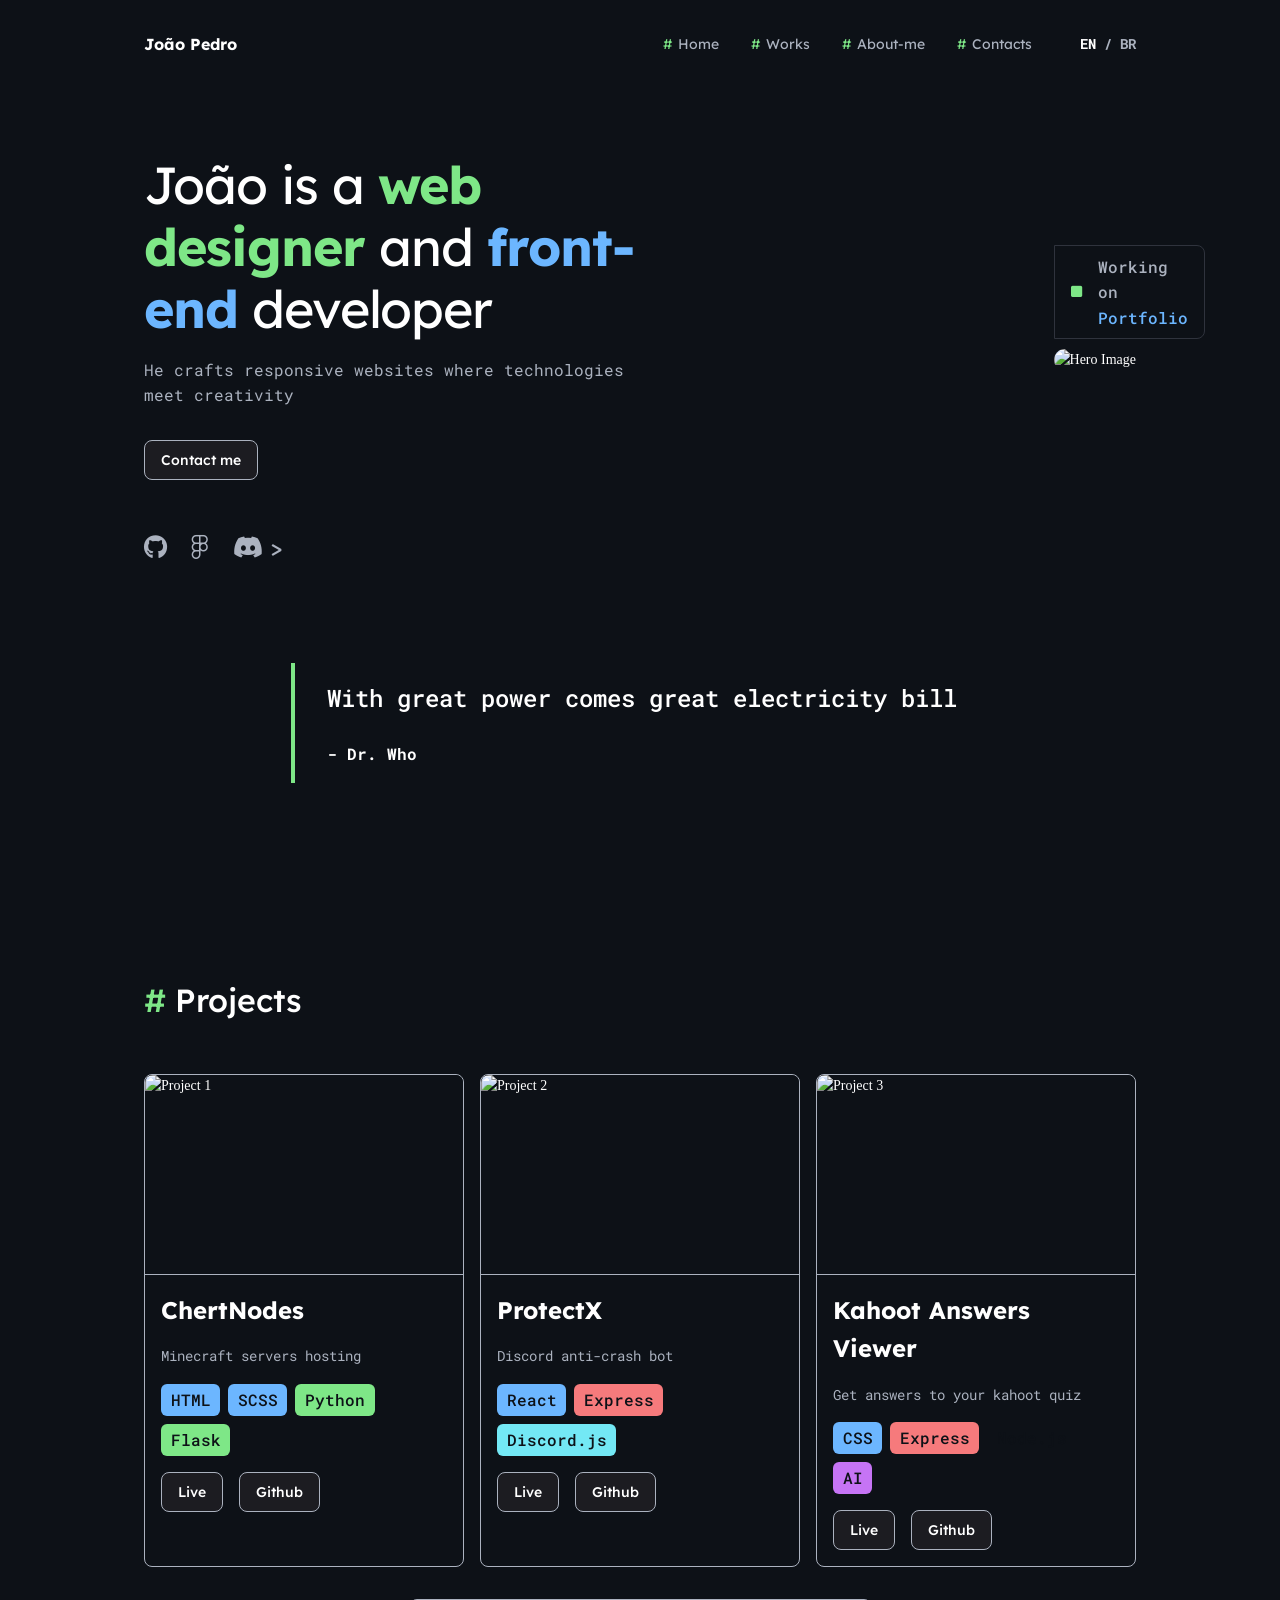
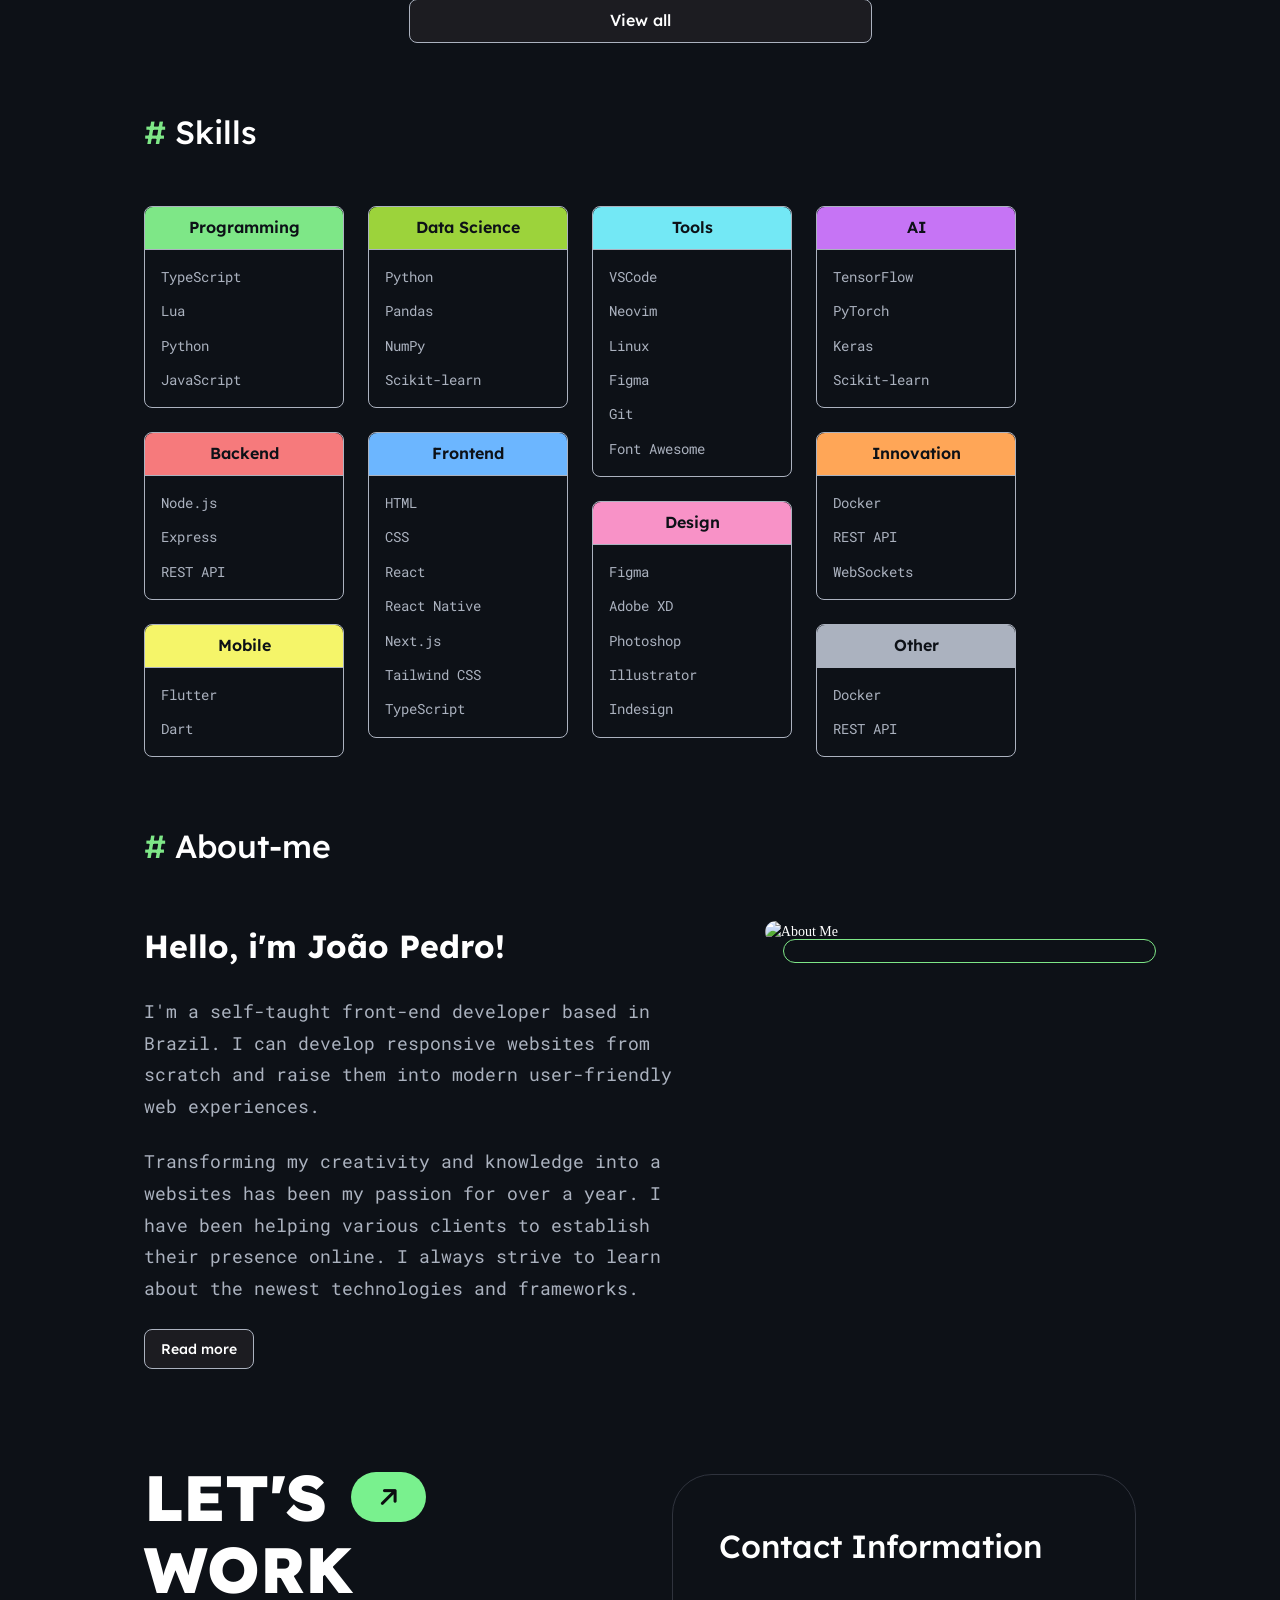
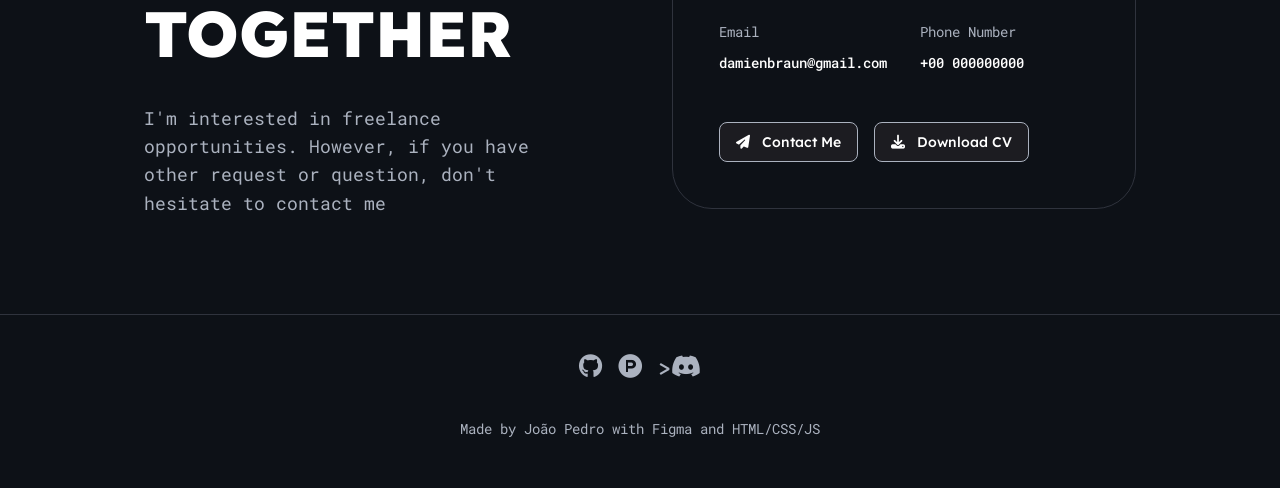
==== commit faba4888: "feat: syntax fix" ====
--- a/index.html
+++ b/index.html
@@ -1,359 +1,320 @@
 <!doctype html>
 <html lang="en">
-  <head>
-    <meta charset="UTF-8" />
-    <meta name="viewport" content="width=device-width, initial-scale=1.0" />
-    <title>João Pedro | Web Designer & Front-end Developer</title>
-    <link rel="stylesheet" href="style/style.css" />
-    <link rel="preconnect" href="https://fonts.googleapis.com" />
-    <link rel="preconnect" href="https://fonts.gstatic.com" crossorigin />
-    <link
-      href="https://fonts.googleapis.com/css2?family=Lexend:wght@100..900&display=swap"
-      rel="stylesheet"
-    />
-    <link
-      href="https://fonts.googleapis.com/css2?family=Lexend:wght@100..900&family=Roboto+Mono:ital,wght@0,100..700;1,100..700&display=swap"
-      rel="stylesheet"
-    />
-    <link
-      href="https://cdnjs.cloudflare.com/ajax/libs/font-awesome/6.5.0/css/all.min.css"
-      rel="stylesheet"
-    />
-  </head>
-
-  <body>
-    <!-- Header -->
-    <header class="header">
-      <div class="container header-container">
-        <div class="logo">
-          <img
-            src="./media/logo.svg"
-            alt=""
-            class="logo-img"
-            style="display: none"
-          />
-          <!-- Placeholder for logo -->
-          <span>João Pedro</span>
-        </div>
-        <nav class="nav">
-          <ul class="nav-list">
-            <li>
-              <a href="index.html"
-                ><span class="hash">#</span>
-                <span data-i18n="nav_home">Home</span></a
-              >
-            </li>
-            <li>
-              <a href="src/works.html"
-                ><span class="hash">#</span>
-                <span data-i18n="nav_works">Works</span></a
-              >
-            </li>
-            <li>
-              <a href="src/aboutme.html"
-                ><span class="hash">#</span>
-                <span data-i18n="nav_about">About-me</span></a
-              >
-            </li>
-            <li>
-              <a href="src/contacts.html"
-                ><span class="hash">#</span>
-                <span data-i18n="nav_contacts">Contacts</span></a
-              >
-            </li>
-            <li class="lang-switch">
-              <span class="active">EN</span>
-              <span class="divider">/</span>
-              <span>BR</span>
-            </li>
-          </ul>
-          <div class="hamburger-menu">
-            <!-- Menu Mobile -->
-            <span></span>
-            <span></span>
-            <span></span>
-          </div>
-        </nav>
-      </div>
-    </header>
-
-    <!-- Hero Section -->
-    <section id="home" class="hero">
-      <div class="container hero-container">
-        <div class="hero-content">
-          <h1 class="hero-title" data-i18n="hero_title">
-            João is a <span class="highlight_green">web designer</span> and
-            <span class="highlight_blue">front-end</span> developer
-          </h1>
-          <p class="hero-desc" data-i18n="hero_desc">
-            He crafts responsive websites where technologies meet creativity
-          </p>
-          <a href="src/contacts.html" class="btn btn-primary" data-i18n="hero_btn"
-            >Contact me</a
-          >
-          <div class="social-icons-hero">
-            <a href="https://github.com/joaopedro" target="_blank"
-              ><i class="fa-brands fa-github"></i
+
+<head>
+  <meta charset="UTF-8" />
+  <meta name="viewport" content="width=device-width, initial-scale=1.0" />
+  <title>João Pedro | Web Designer & Front-end Developer</title>
+  <link rel="stylesheet" href="style/style.css" />
+  <link rel="preconnect" href="https://fonts.googleapis.com" />
+  <link rel="preconnect" href="https://fonts.gstatic.com" crossorigin />
+  <link rel="stylesheet" href="https://fonts.googleapis.com/css2?family=Lexend:wght@100..900&display=swap" />
+  <link rel="stylesheet"
+    href="https://fonts.googleapis.com/css2?family=Lexend:wght@100..900&family=Roboto+Mono:ital,wght@0,100..700;1,100..700&display=swap" />
+  <link rel="stylesheet" href="https://cdnjs.cloudflare.com/ajax/libs/font-awesome/6.5.0/css/all.min.css" />
+</head>
+
+<body>
+  <!-- Header -->
+  <header class="header">
+    <div class="container header-container">
+      <div class="logo">
+        <img src="./media/logo.svg" alt="Logo image description" class="logo-img" style="display: none" />
+        <!-- Placeholder for logo -->
+        <span>João Pedro</span>
+      </div>
+      <nav class="nav">
+        <ul class="nav-list">
+          <li>
+            <a href="index.html"><span class="hash">#</span>
+              <span data-i18n="nav_home">Home</span></a>
+          </li>
+          <li>
+            <a href="src/works.html"><span class="hash">#</span>
+              <span data-i18n="nav_works">Works</span></a>
+          </li>
+          <li>
+            <a href="src/aboutme.html"><span class="hash">#</span>
+              <span data-i18n="nav_about">About-me</span></a>
+          </li>
+          <li>
+            <a href="src/contacts.html"><span class="hash">#</span>
+              <span data-i18n="nav_contacts">Contacts</span></a>
+          </li>
+          <li class="lang-switch">
+            <span class="active">EN</span>
+            <span class="divider">/</span>
+            <span>BR</span>
+          </li>
+        </ul>
+        <div class="hamburger-menu">
+          <!-- Menu Mobile -->
+          <span></span>
+          <span></span>
+          <span></span>
+        </div>
+      </nav>
+    </div>
+  </header>
+
+  <!-- Hero Section -->
+  <section id="home" class="hero">
+    <div class="container hero-container">
+      <div class="hero-content">
+        <h1 class="hero-title" data-i18n="hero_title">
+          João is a <span class="highlight_green">web designer</span> and
+          <span class="highlight_blue">front-end</span> developer
+        </h1>
+        <p class="hero-desc" data-i18n="hero_desc">
+          He crafts responsive websites where technologies meet creativity
+        </p>
+        <a href="src/contacts.html" class="btn btn-primary" data-i18n="hero_btn">
+          Contact me
+        </a>
+        <div class="social-icons-hero">
+          <a href="https://github.com/joaopedro" target="_blank">
+            <i class="fa-brands fa-github"></i>
+          </a>
+          <a href="https://figma.com/@joaopedro" target="_blank">
+            <i class="fa-brands fa-figma"></i>
+          </a>
+          <a href="https://discord.com/users/joaopedro" target="_blank">
+            <i class="fa-brands fa-discord"></i>
             ></a>
-            <a href="https://figma.com/@joaopedro" target="_blank"
-              ><i class="fa-brands fa-figma"></i
-            ></a>
-            <a href="https://discord.com/users/joaopedro" target="_blank"
-              ><i class="fa-brands fa-discord"></i
-            ></a>
-          </div>
-        </div>
-        <div class="hero-image">
-          <!-- Placeholder for Hero Image -->
-          <div class="img-placeholder">
-            <img src="./media/img/hero-img.png" alt="Hero Image" />
-          </div>
-          <div class="working-on">
-            <div class="working-on-content">
-              <div class="working-icon active"> <!-- active for on, disable for off -->
-                <i class="fa-solid fa-square"></i>
-              </div>
-              <h2 class="working-on-title" data-i18n="hero_working_on">
-                Working on something cool
-              </h2>
-            </div>
-          </div>
-        </div>
-      </div>
-    </section>
-
-    <!-- Quote Section (Opcional) -->
-    <section class="quote-section">
-      <div class="container">
-        <div class="quote-box">
-          <p class="quote-text" data-i18n="quote_text">
-            With great power comes great electricity bill
-            <span class="quote-author" data-i18n="quote_author">- Dr. Who</span>
-          </p>
-        </div>
-      </div>
-    </section>
-
-    <!-- Projects Section -->
-    <section id="works" class="projects">
-      <div class="container">
-        <div class="section-header">
-          <h2 class="section-title">
-            <span class="hash">#</span>
-            <span data-i18n="section_projects">Projects</span>
-          </h2>
-        </div>
-
-        <div class="projects-grid">
-          <!-- Project Card 1 -->
-          <div class="project-card">
-            <div class="card-img">
-              <img src="./media/img/project1.png" alt="Project 1" />
-            </div>
-            <div class="card-body">
-              <h3 class="card-title">ChertNodes</h3>
-              <p class="card-desc" data-i18n="project1_desc">
-                Minecraft servers hosting
-              </p>
-              <div class="card-tag-tech">
-                <span class="frontend">HTML</span>
-                <span class="frontend">SCSS</span>
-                <span class="programming">Python</span>
-                <span class="programming">Flask</span>
-              </div>
-              <div class="card-footer">
-                <a href="#_" class="btn btn-primary" data-i18n="btn_live"
-                  >Live</a
-                >
-                <a
-                  href="https://github.com/joaopedro/chertnodes"
-                  target="_blank"
-                  class="btn btn-primary"
-                  data-i18n="btn_github"
-                  >Github</a
-                >
-              </div>
-            </div>
-          </div>
-
-          <!-- Project Card 2 -->
-          <div class="project-card">
-            <div class="card-img">
-              <img src="./media/img/project2.png" alt="Project 2" />
-            </div>
-            <div class="card-body">
-              <h3 class="card-title">ProtectX</h3>
-              <p class="card-desc" data-i18n="project2_desc">
-                Discord anti-crash bot
-              </p>
-              <div class="card-tag-tech">
-                <span class="frontend">React</span>
-                <span class="backend">Express</span>
-                <span class="tools">Discord.js</span>
-              </div>
-              <div class="card-footer">
-                <a href="#_" class="btn btn-primary">Live</a>
-                <a
-                  href="https://github.com/joaopedro/protectx"
-                  target="_blank"
-                  class="btn btn-primary"
-                  >Github</a
-                >
-              </div>
-            </div>
-          </div>
-
-          <!-- Project Card 3 -->
-          <div class="project-card">
-            <div class="card-img">
-              <img src="./media/img/project3.png" alt="Project 3" />
-            </div>
-            <div class="card-body">
-              <h3 class="card-title">Kahoot Answers Viewer</h3>
-              <p class="card-desc" data-i18n="project3_desc">
-                Get answers to your kahoot quiz
-              </p>
-              <div class="card-tag-tech">
-                <span class="frontend">CSS</span>
-                <span class="backend">Express</span>
-                <span class="front-end">Node.js</span>
-                <span class="ai">AI</span>
-              </div>
-              <div class="card-footer">
-                <a href="#_" class="btn btn-primary">Live</a>
-                <a
-                  href="https://github.com/joaopedro/kahoot-viewer"
-                  target="_blank"
-                  class="btn btn-primary"
-                  >Github</a
-                >
-              </div>
-            </div>
-          </div>
-        </div>
-        <a href="src/works.html" class="btn btn-primary btn-large" data-i18n="btn_view_all"
-          >View all</a
-        >
-      </div>
-    </section>
-
-    <!-- Skills Section -->
-    <section class="skills">
-      <div class="container">
-        <div class="section-header">
-          <h2 class="section-title">
-            <span class="hash">#</span>
-            <span data-i18n="section_skills">Skills</span>
-          </h2>
-        </div>
-
-        <div class="skills-content">
-          <div class="skills-grid">
-            <div class="skill-column">
-              <div class="skill-category">
-                <h3 class="skill-title-programming" data-i18n="skill_title_programming">Languages</h3>
-                <ul>
-                  <li class="skill-list">TypeScript</li>
-                  <li class="skill-list">Lua</li>
-                  <li class="skill-list">Python</li>
-                  <li class="skill-list">JavaScript</li>
-                </ul>
-              </div>
-              <div class="skill-category">
-                <h3 class="skill-title-backend">Backend</h3>
-                <ul>
-                  <li class="skill-list">Node.js</li>
-                  <li class="skill-list">Express</li>
-                  <li class="skill-list">REST API</li>
-                </ul>
-              </div>
-              <div class="skill-category">
-                <h3 class="skill-title-mobile">Mobile</h3>
-                <ul>
-                  <li class="skill-list">Flutter</li>
-                  <li class="skill-list">Dart</li>
-                </ul>
-              </div>
-            </div>
-            <div class="skill-column">
-              <div class="skill-category">
-                <h3 class="skill-title-datascience" data-i18n="skill_title_datascience">Data Science</h3>
-                <ul>
-                  <li class="skill-list">Python</li>
-                  <li class="skill-list">Pandas</li>
-                  <li class="skill-list">NumPy</li>
-                  <li class="skill-list">Scikit-learn</li>
-                </ul>
-              </div>
-              <div class="skill-category">
-                <h3 class="skill-title-frontend">Frontend</h3>
-                <ul>
-                  <li class="skill-list">HTML</li>
-                  <li class="skill-list">CSS</li>
-                  <li class="skill-list">React</li>
-                  <li class="skill-list">React Native</li>
-                  <li class="skill-list">Next.js</li>
-                  <li class="skill-list">Tailwind CSS</li>
-                  <li class="skill-list">TypeScript</li>
-
-                </ul>
-              </div>
-            </div>
-            <div class="skill-column">
-              <div class="skill-category">
-                <h3 class="skill-title-tools" data-i18n="skill_title_tools">Tools</h3>
-                <ul>
-                  <li class="skill-list">VSCode</li>
-                  <li class="skill-list">Neovim</li>
-                  <li class="skill-list">Linux</li>
-                  <li class="skill-list">Figma</li>
-                  <li class="skill-list">Git</li>
-                  <li class="skill-list">Font Awesome</li>
-                </ul>
-              </div>
-              <div class="skill-category">
-                <h3 class="skill-title-design">Design</h3>
-                <ul>
-                  <li class="skill-list">Figma</li>
-                  <li class="skill-list">Adobe XD</li>
-                  <li class="skill-list">Photoshop</li>
-                  <li class="skill-list">Illustrator</li>
-                  <li class="skill-list">Indesign</li>
-                </ul>
-              </div>
-            </div>
-            <div class="skill-column">
-              <div class="skill-category">
-                <h3 class="skill-title-ai" data-i18n="skill_title_ai">AI</h3>
-                <ul>
-                  <li class="skill-list">TensorFlow</li>
-                  <li class="skill-list">PyTorch</li>
-                  <li class="skill-list">Keras</li>
-                  <li class="skill-list">Scikit-learn</li>
-                </ul>
-              </div>
-              <div class="skill-category">
-                <h3 class="skill-title-innovation" data-i18n="skill_title_innovation">Innovation</h3>
-                <ul>
-                  <li class="skill-list">Docker</li>
-                  <li class="skill-list">REST API</li>
-                  <li class="skill-list">WebSockets</li>
-                </ul>
-              </div>
-              <div class="skill-category">
-                <h3 class="skill-title-other" data-i18n="skill_title_other">Other</h3>
-                <ul>
-                  <li class="skill-list">Docker</li>
-                  <li class="skill-list">REST API</li>
-                </ul>
-              </div>
-            </div>
-          </div>
-        </div>
-      </div>
-    </section>
-
-    <!-- Markdown Section (Status, optional)
+        </div>
+      </div>
+      <div class="hero-image">
+        <!-- Placeholder for Hero Image -->
+        <div class="img-placeholder">
+          <img src="./media/img/hero-img.png" alt="Hero Image" />
+        </div>
+        <div class="working-on">
+          <div class="working-on-content">
+            <div class="working-icon active"> <!-- active for on, disable for off -->
+              <i class="fa-solid fa-square"></i>
+            </div>
+            <h2 class="working-on-title" data-i18n="hero_working_on">
+              Working on something cool
+            </h2>
+          </div>
+        </div>
+      </div>
+    </div>
+  </section>
+
+  <!-- Quote Section (Opcional) -->
+  <section class="quote-section">
+    <div class="container">
+      <div class="quote-box">
+        <p class="quote-text" data-i18n="quote_text">
+          With great power comes great electricity bill
+          <span class="quote-author" data-i18n="quote_author">- Dr. Who</span>
+        </p>
+      </div>
+    </div>
+  </section>
+
+  <!-- Projects Section -->
+  <section id="works" class="projects">
+    <div class="container">
+      <div class="section-header">
+        <h2 class="section-title">
+          <span class="hash">#</span>
+          <span data-i18n="section_projects">Projects</span>
+        </h2>
+      </div>
+
+      <div class="projects-grid">
+        <!-- Project Card 1 -->
+        <div class="project-card">
+          <div class="card-img">
+            <img src="./media/img/project1.png" alt="Project 1" />
+          </div>
+          <div class="card-body">
+            <h3 class="card-title">ChertNodes</h3>
+            <p class="card-desc" data-i18n="project1_desc">
+              Minecraft servers hosting
+            </p>
+            <div class="card-tag-tech">
+              <span class="frontend">HTML</span>
+              <span class="frontend">SCSS</span>
+              <span class="programming">Python</span>
+              <span class="programming">Flask</span>
+            </div>
+            <div class="card-footer">
+              <a href="#_" class="btn btn-primary" data-i18n="btn_live">Live</a>
+              <a href="https://github.com/joaopedro/chertnodes" target="_blank" class="btn btn-primary"
+                data-i18n="btn_github">Github</a>
+            </div>
+          </div>
+        </div>
+
+        <!-- Project Card 2 -->
+        <div class="project-card">
+          <div class="card-img">
+            <img src="./media/img/project2.png" alt="Project 2" />
+          </div>
+          <div class="card-body">
+            <h3 class="card-title">ProtectX</h3>
+            <p class="card-desc" data-i18n="project2_desc">
+              Discord anti-crash bot
+            </p>
+            <div class="card-tag-tech">
+              <span class="frontend">React</span>
+              <span class="backend">Express</span>
+              <span class="tools">Discord.js</span>
+            </div>
+            <div class="card-footer">
+              <a href="#_" class="btn btn-primary">Live</a>
+              <a href="https://github.com/joaopedro/protectx" target="_blank" class="btn btn-primary">Github</a>
+            </div>
+          </div>
+        </div>
+
+        <!-- Project Card 3 -->
+        <div class="project-card">
+          <div class="card-img">
+            <img src="./media/img/project3.png" alt="Project 3" />
+          </div>
+          <div class="card-body">
+            <h3 class="card-title">Kahoot Answers Viewer</h3>
+            <p class="card-desc" data-i18n="project3_desc">
+              Get answers to your kahoot quiz
+            </p>
+            <div class="card-tag-tech">
+              <span class="frontend">CSS</span>
+              <span class="backend">Express</span>
+              <span class="front-end">Node.js</span>
+              <span class="ai">AI</span>
+            </div>
+            <div class="card-footer">
+              <a href="#_" class="btn btn-primary">Live</a>
+              <a href="https://github.com/joaopedro/kahoot-viewer" target="_blank" class="btn btn-primary">Github</a>
+            </div>
+          </div>
+        </div>
+      </div>
+      <a href="src/works.html" class="btn btn-primary btn-large" data-i18n="btn_view_all">View all</a>
+    </div>
+  </section>
+
+  <!-- Skills Section -->
+  <section class="skills">
+    <div class="container">
+      <div class="section-header">
+        <h2 class="section-title">
+          <span class="hash">#</span>
+          <span data-i18n="section_skills">Skills</span>
+        </h2>
+      </div>
+
+      <div class="skills-content">
+        <div class="skills-grid">
+          <div class="skill-column">
+            <div class="skill-category">
+              <h3 class="skill-title-programming" data-i18n="skill_title_programming">Languages</h3>
+              <ul>
+                <li class="skill-list">TypeScript</li>
+                <li class="skill-list">Lua</li>
+                <li class="skill-list">Python</li>
+                <li class="skill-list">JavaScript</li>
+              </ul>
+            </div>
+            <div class="skill-category">
+              <h3 class="skill-title-backend">Backend</h3>
+              <ul>
+                <li class="skill-list">Node.js</li>
+                <li class="skill-list">Express</li>
+                <li class="skill-list">REST API</li>
+              </ul>
+            </div>
+            <div class="skill-category">
+              <h3 class="skill-title-mobile">Mobile</h3>
+              <ul>
+                <li class="skill-list">Flutter</li>
+                <li class="skill-list">Dart</li>
+              </ul>
+            </div>
+          </div>
+          <div class="skill-column">
+            <div class="skill-category">
+              <h3 class="skill-title-datascience" data-i18n="skill_title_datascience">Data Science</h3>
+              <ul>
+                <li class="skill-list">Python</li>
+                <li class="skill-list">Pandas</li>
+                <li class="skill-list">NumPy</li>
+                <li class="skill-list">Scikit-learn</li>
+              </ul>
+            </div>
+            <div class="skill-category">
+              <h3 class="skill-title-frontend">Frontend</h3>
+              <ul>
+                <li class="skill-list">HTML</li>
+                <li class="skill-list">CSS</li>
+                <li class="skill-list">React</li>
+                <li class="skill-list">React Native</li>
+                <li class="skill-list">Next.js</li>
+                <li class="skill-list">Tailwind CSS</li>
+                <li class="skill-list">TypeScript</li>
+
+              </ul>
+            </div>
+          </div>
+          <div class="skill-column">
+            <div class="skill-category">
+              <h3 class="skill-title-tools" data-i18n="skill_title_tools">Tools</h3>
+              <ul>
+                <li class="skill-list">VSCode</li>
+                <li class="skill-list">Neovim</li>
+                <li class="skill-list">Linux</li>
+                <li class="skill-list">Figma</li>
+                <li class="skill-list">Git</li>
+                <li class="skill-list">Font Awesome</li>
+              </ul>
+            </div>
+            <div class="skill-category">
+              <h3 class="skill-title-design">Design</h3>
+              <ul>
+                <li class="skill-list">Figma</li>
+                <li class="skill-list">Adobe XD</li>
+                <li class="skill-list">Photoshop</li>
+                <li class="skill-list">Illustrator</li>
+                <li class="skill-list">Indesign</li>
+              </ul>
+            </div>
+          </div>
+          <div class="skill-column">
+            <div class="skill-category">
+              <h3 class="skill-title-ai" data-i18n="skill_title_ai">AI</h3>
+              <ul>
+                <li class="skill-list">TensorFlow</li>
+                <li class="skill-list">PyTorch</li>
+                <li class="skill-list">Keras</li>
+                <li class="skill-list">Scikit-learn</li>
+              </ul>
+            </div>
+            <div class="skill-category">
+              <h3 class="skill-title-innovation" data-i18n="skill_title_innovation">Innovation</h3>
+              <ul>
+                <li class="skill-list">Docker</li>
+                <li class="skill-list">REST API</li>
+                <li class="skill-list">WebSockets</li>
+              </ul>
+            </div>
+            <div class="skill-category">
+              <h3 class="skill-title-other" data-i18n="skill_title_other">Other</h3>
+              <ul>
+                <li class="skill-list">Docker</li>
+                <li class="skill-list">REST API</li>
+              </ul>
+            </div>
+          </div>
+        </div>
+      </div>
+    </div>
+  </section>
+
+  <!-- Markdown Section (Status, optional)
     <section id="markdown-viewer" class="markdown">
       <div class="container">
         <div class="section-header">
@@ -363,118 +324,116 @@
       </div>
     </section> -->
 
-    <!-- About Me Section -->
-    <section id="about" class="about">
-      <div class="container">
-        <div class="section-header">
-          <h2 class="section-title">
-            <span class="hash">#</span>
-            <span data-i18n="section_about">About-me</span>
-          </h2>
-        </div>
-
-        <div class="about-content">
-          <div class="about-text">
-            <h3 data-i18n="about_title">Hello, i'm João Pedro!</h3>
-            <p data-i18n="about_p1">
-              I'm a self-taught front-end developer based in Brazil. I can
-              develop responsive websites from scratch and raise them into
-              modern user-friendly web experiences.
-            </p>
-            <p data-i18n="about_p2">
-              Transforming my creativity and knowledge into a websites has been
-              my passion for over a year. I have been helping various clients to
-              establish their presence online. I always strive to learn about
-              the newest technologies and frameworks.
-            </p>
-            <a href="src/aboutme.html" class="btn btn-primary" data-i18n="btn_read_more"
-              >Read more</a
-            >
-          </div>
-          <div class="about-image">
-            <div class="img-placeholder">
-              <img src="./media/img/about-img.png" alt="About Me" />
-            </div>
-          </div>
-        </div>
-      </div>
-    </section>
-
-    <!-- Contacts Section -->
-    <section id="contacts" class="contacts">
-      <div class="container contacts-container">
-        <div class="contacts-left">
-          <div class="lets-work-header">
-            <span class="lets-text" data-i18n="contact_lets">LET'S</span>
-            <div class="arrow-badge">
-              <i class="fa-solid fa-arrow-up"></i>
-            </div>
-          </div>
-          <h2 class="work-together-text" data-i18n="contact_work">
-            WORK TOGETHER
-          </h2>
-          <p class="contacts-desc" data-i18n="contact_desc">
-            I'm interested in freelance opportunities. However, if you have
-            other request or question, don't hesitate to contact me
+  <!-- About Me Section -->
+  <section id="about" class="about">
+    <div class="container">
+      <div class="section-header">
+        <h2 class="section-title">
+          <span class="hash">#</span>
+          <span data-i18n="section_about">About-me</span>
+        </h2>
+      </div>
+
+      <div class="about-content">
+        <div class="about-text">
+          <h3 data-i18n="about_title">Hello, i'm João Pedro!</h3>
+          <p data-i18n="about_p1">
+            I'm a self-taught front-end developer based in Brazil. I can
+            develop responsive websites from scratch and raise them into
+            modern user-friendly web experiences.
           </p>
-        </div>
-
-        <div class="contacts-right">
-          <div class="contacts-card">
-            <h3 class="card-title" data-i18n="contact_info_title">
-              Contact Information
-            </h3>
-            <div class="contact-info-grid">
-              <div class="info-item">
-                <p class="info-label" data-i18n="contact_email">Email</p>
-                <p class="info-value">damienbraun@gmail.com</p>
-              </div>
-              <div class="info-item">
-                <p class="info-label" data-i18n="contact_phone">Phone Number</p>
-                <p class="info-value">+00 000000000</p>
-              </div>
-            </div>
-
-            <div class="card-bottom">
-              <div class="card-actions">
-                <a href="mailto:damienbraun@gmail.com" class="btn btn-primary"
-                  ><i class="fa-solid fa-paper-plane"></i>
-                  <span data-i18n="btn_contact_me">Contact Me</span></a
-                >
-                <a href="#_" class="btn btn-primary"
-                  ><i class="fa-solid fa-download"></i>
-                  <span data-i18n="btn_download_cv">Download CV</span></a
-                >
-              </div>
-            </div>
-          </div>
-        </div>
-      </div>
-    </section>
-
-    <!-- Footer -->
-    <footer class="footer">
-      <div class="footer-separator"></div>
-      <div class="container footer-container">
-        <div class="footer-socials">
-          <a href="https://github.com/joaopedro" target="_blank"
-            ><i class="fa-brands fa-github"></i
-          ></a>
-          <a href="#_" target="_blank"
-            ><i class="fa-brands fa-product-hunt"></i
-          ></a>
-          <a href="https://discord.com/users/joaopedro" target="_blank"
-            ><i class="fa-brands fa-discord"></i
-          ></a>
-        </div>
-        <div class="footer-copyright">
-          <p>Made by João Pedro with Figma and HTML/CSS/JS</p>
-        </div>
-      </div>
-    </footer>
-
-    <script src="script/translations.js"></script>
-    <script src="https://cdn.jsdelivr.net/npm/marked/marked.min.js"></script>
-    <script src="script/app.js"></script>
-  </body>
-</html>
+          <p data-i18n="about_p2">
+            Transforming my creativity and knowledge into a websites has been
+            my passion for over a year. I have been helping various clients to
+            establish their presence online. I always strive to learn about
+            the newest technologies and frameworks.
+          </p>
+          <a href="src/aboutme.html" class="btn btn-primary" data-i18n="btn_read_more">Read more</a>
+        </div>
+        <div class="about-image">
+          <div class="img-placeholder">
+            <img src="./media/img/about-img.png" alt="About Me" />
+          </div>
+        </div>
+      </div>
+    </div>
+  </section>
+
+  <!-- Contacts Section -->
+  <section id="contacts" class="contacts">
+    <div class="container contacts-container">
+      <div class="contacts-left">
+        <div class="lets-work-header">
+          <span class="lets-text" data-i18n="contact_lets">LET'S</span>
+          <div class="arrow-badge">
+            <i class="fa-solid fa-arrow-up"></i>
+          </div>
+        </div>
+        <h2 class="work-together-text" data-i18n="contact_work">
+          WORK TOGETHER
+        </h2>
+        <p class="contacts-desc" data-i18n="contact_desc">
+          I'm interested in freelance opportunities. However, if you have
+          other request or question, don't hesitate to contact me
+        </p>
+      </div>
+
+      <div class="contacts-right">
+        <div class="contacts-card">
+          <h3 class="card-title" data-i18n="contact_info_title">
+            Contact Information
+          </h3>
+          <div class="contact-info-grid">
+            <div class="info-item">
+              <p class="info-label" data-i18n="contact_email">Email</p>
+              <p class="info-value">damienbraun@gmail.com</p>
+            </div>
+            <div class="info-item">
+              <p class="info-label" data-i18n="contact_phone">Phone Number</p>
+              <p class="info-value">+00 000000000</p>
+            </div>
+          </div>
+
+          <div class="card-bottom">
+            <div class="card-actions">
+              <a href="mailto:damienbraun@gmail.com" class="btn btn-primary">
+                <i class="fa-solid fa-paper-plane"></i>
+                <span data-i18n="btn_contact_me">Contact Me</span>
+              </a>
+              <a href="#_" class="btn btn-primary">
+                <i class="fa-solid fa-download"></i>
+                <span data-i18n="btn_download_cv">Download CV</span>
+              </a>
+            </div>
+          </div>
+        </div>
+      </div>
+    </div>
+  </section>
+
+  <!-- Footer -->
+  <footer class="footer">
+    <div class="footer-separator"></div>
+    <div class="container footer-container">
+      <div class="footer-socials">
+        <a href="https://github.com/joaopedro" target="_blank">
+          <i class="fa-brands fa-github"></i>
+        </a>
+        <a href="#_" target="_blank">
+          <i class="fa-brands fa-product-hunt"></i>
+        </a>
+        <a href="https://discord.com/users/joaopedro" target="_blank">
+          ><i class="fa-brands fa-discord"></i></a>
+      </div>
+      <div class="footer-copyright">
+        <p>Made by João Pedro with Figma and HTML/CSS/JS</p>
+      </div>
+    </div>
+  </footer>
+
+  <script src="script/translations.js"></script>
+  <script src="https://cdn.jsdelivr.net/npm/marked/marked.min.js"></script>
+  <script src="script/app.js"></script>
+</body>
+
+</html>
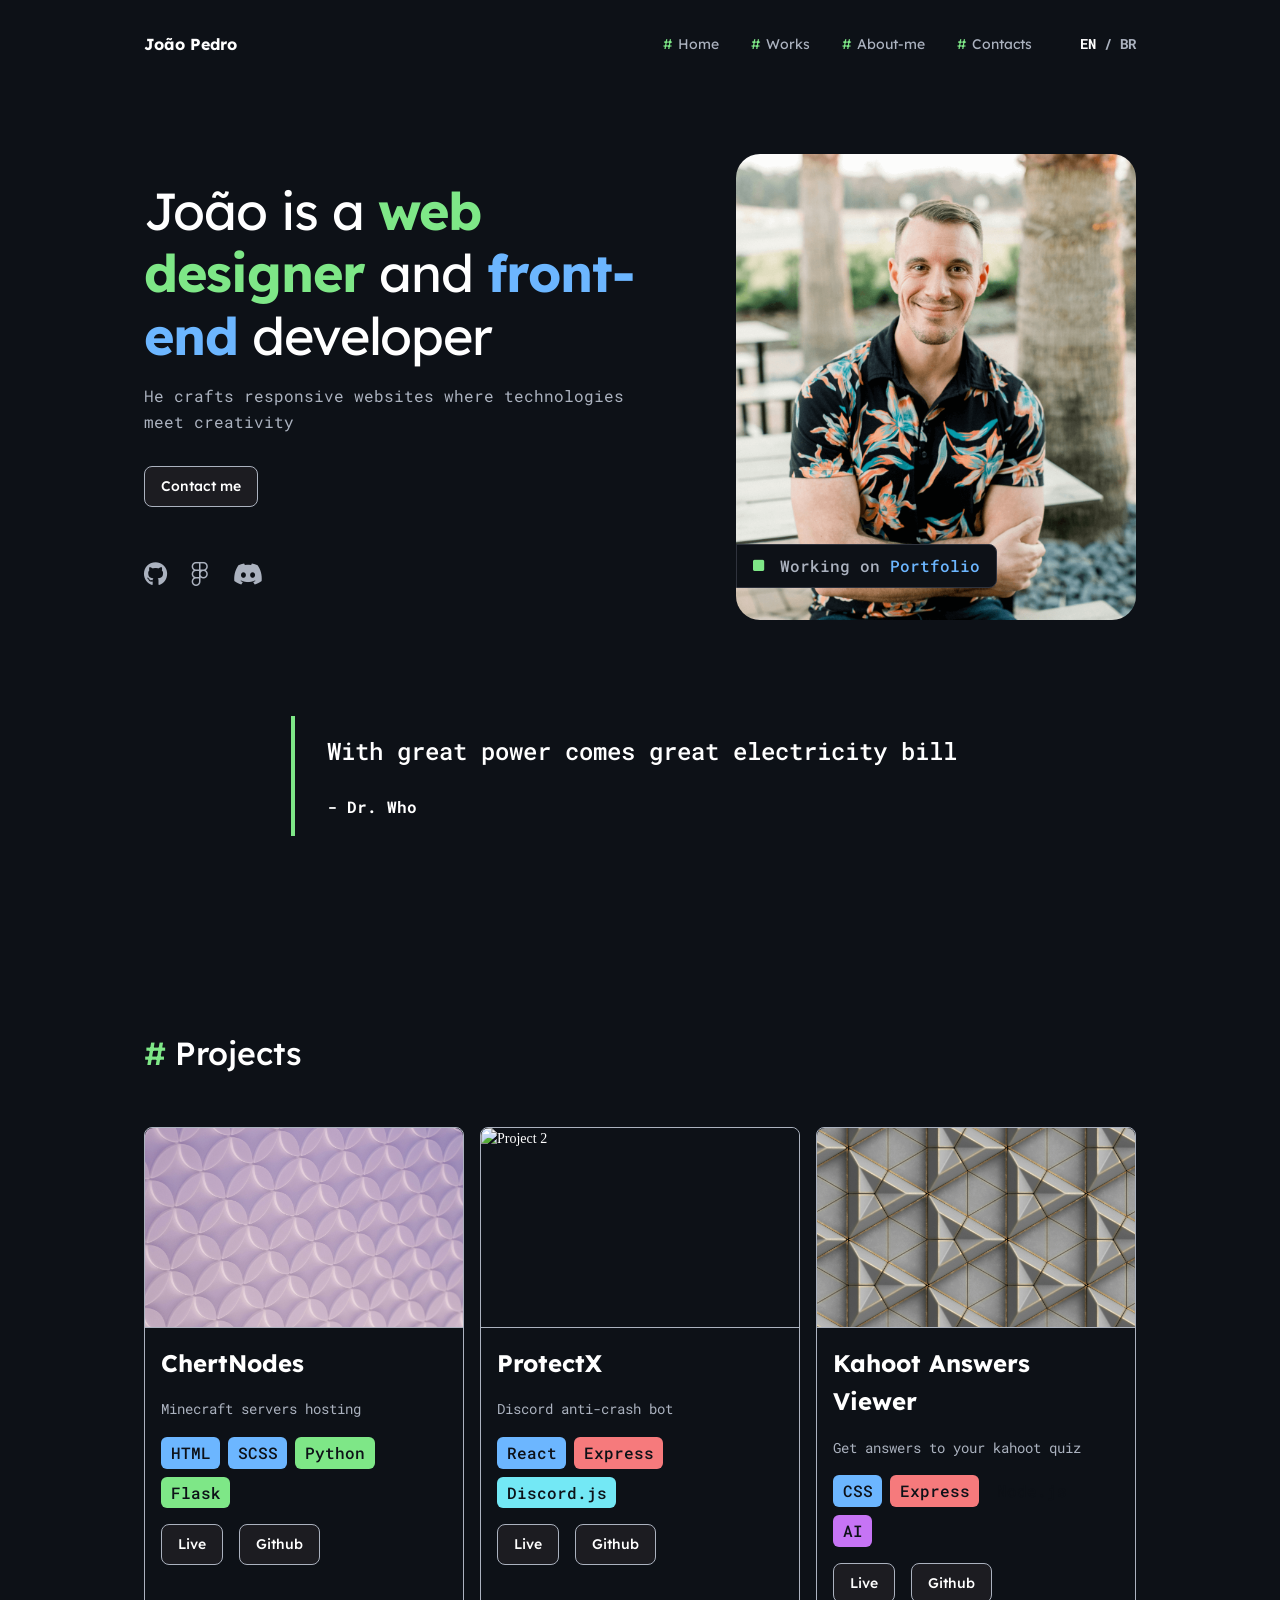
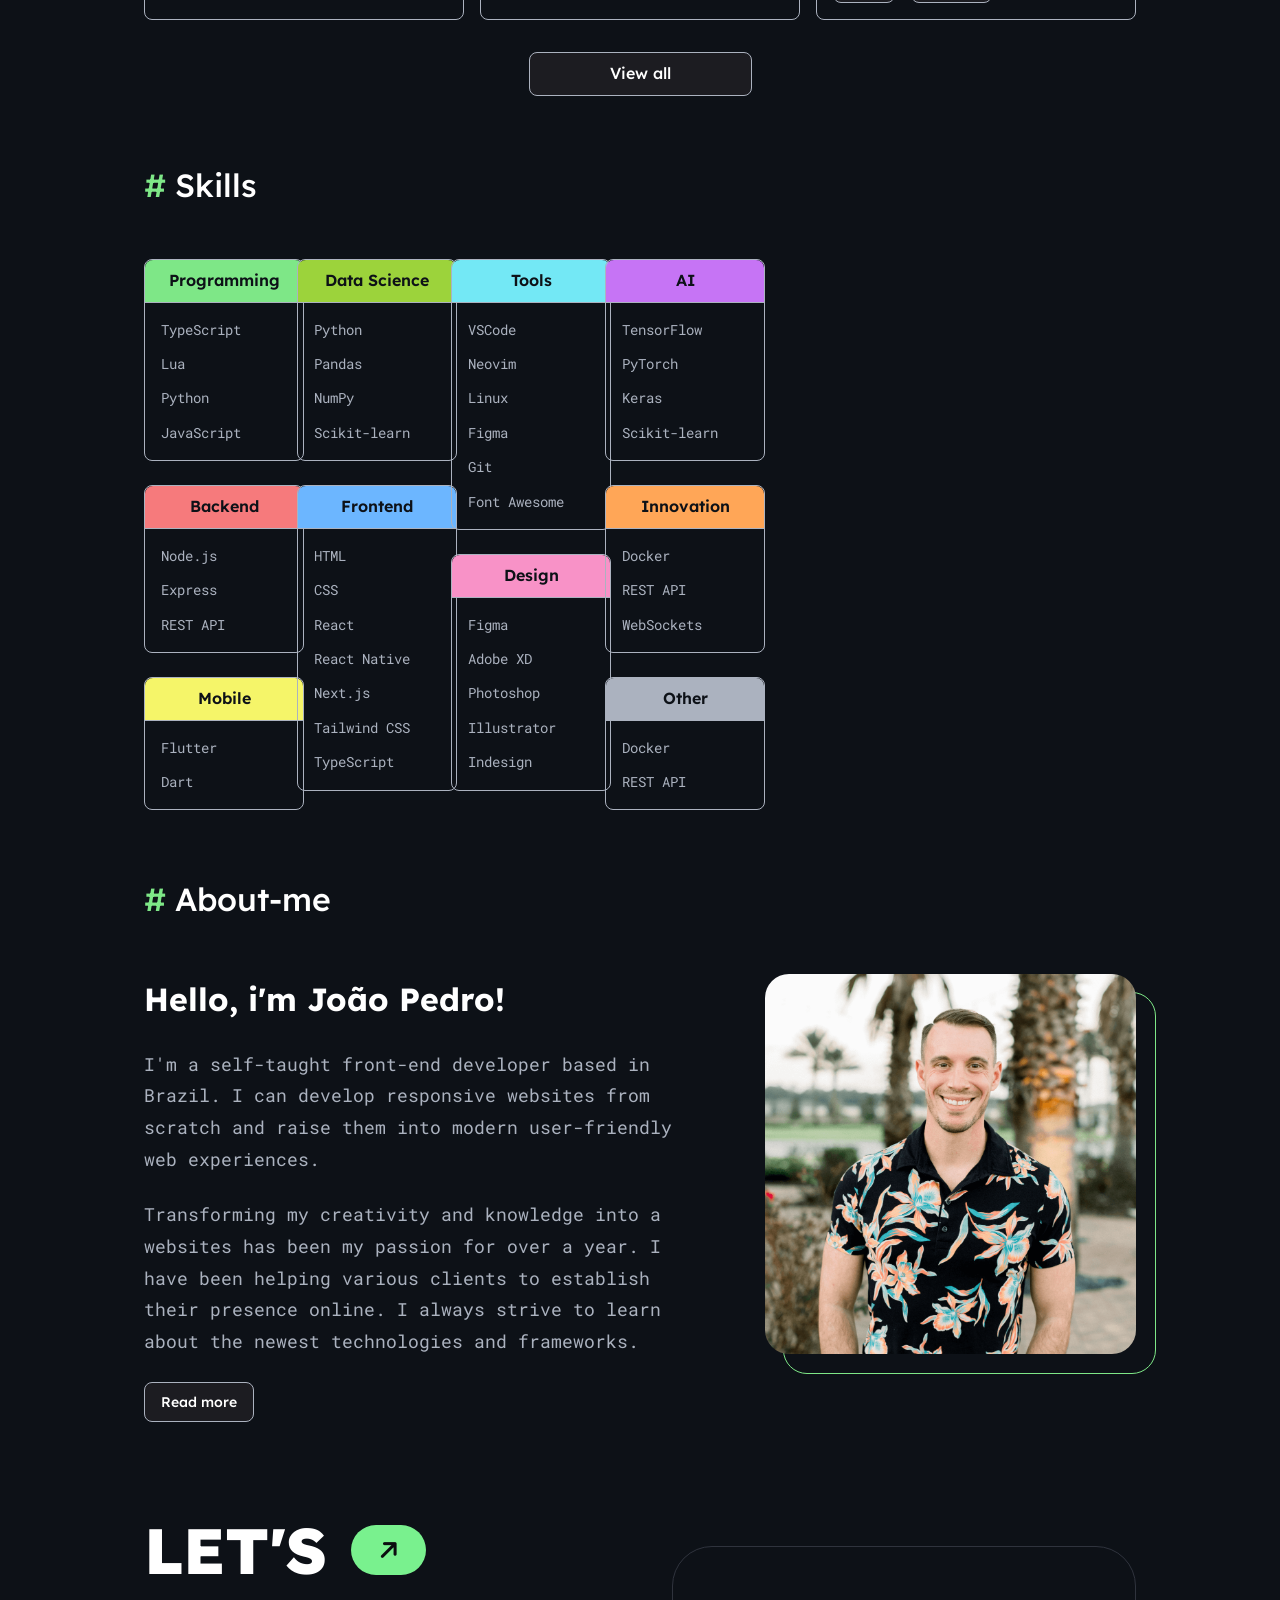
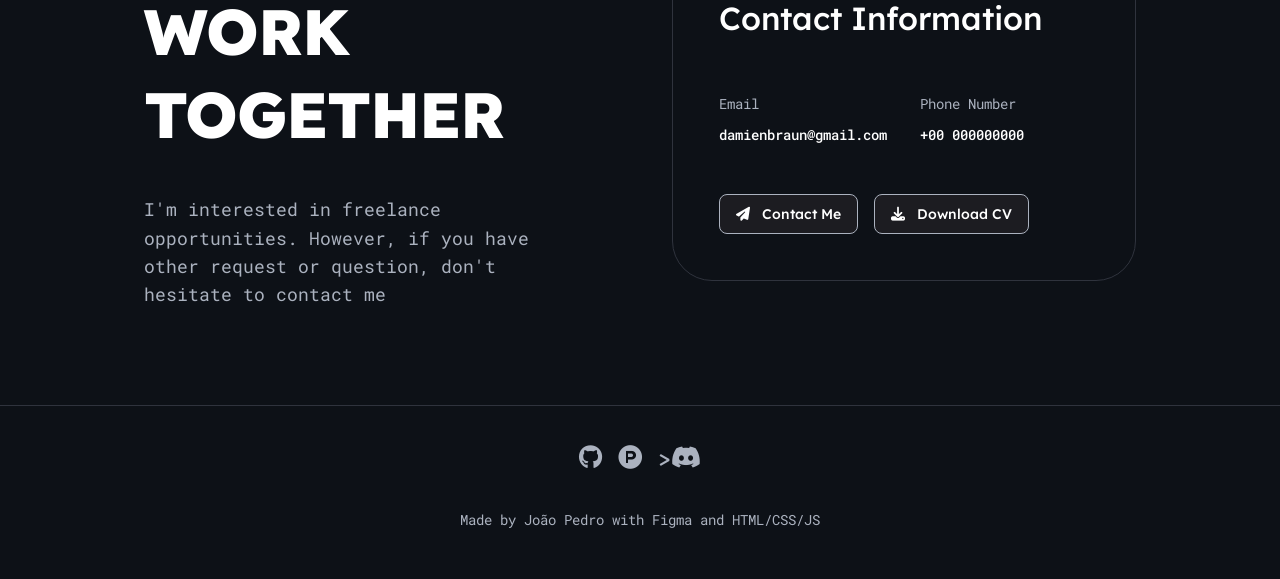
==== commit 47961c3c: "feat: implement comprehensive responsive design for various sections and update images." ====
--- a/index.html
+++ b/index.html
@@ -80,7 +80,7 @@
           </a>
           <a href="https://discord.com/users/joaopedro" target="_blank">
             <i class="fa-brands fa-discord"></i>
-            ></a>
+          </a>
         </div>
       </div>
       <div class="hero-image">
--- a/style/style.css
+++ b/style/style.css
@@ -68,24 +68,31 @@
 .highlight_green {
   color: var(--programming);
 }
+
 .highlight_blue {
   color: var(--frontend);
 }
+
 .highlight_purple {
   color: var(--ai);
 }
+
 .highlight_red {
   color: var(--devops);
 }
+
 .highlight_yellow {
   color: var(--mobile);
 }
+
 .highlight_orange {
   color: var(--innovation);
 }
+
 .highlight_pink {
   color: var(--design);
 }
+
 .highlight_cyan {
   color: var(--tools);
 }
@@ -122,7 +129,7 @@
   display: block;
   width: fit-content;
   margin: 2rem auto 0;
-  padding: 8px 200px;
+  padding: 8px clamp(24px, 8vw, 80px);
   font-size: 1rem;
 }
 
@@ -229,7 +236,7 @@
 
 .hero-title {
   font-family: var(--font-main);
-  font-size: 52px;
+  font-size: clamp(2rem, 5vw, 52px);
   font-weight: normal;
   margin-bottom: 1rem;
   line-height: 1.2;
@@ -302,7 +309,8 @@
   height: 200px;
   object-fit: cover;
   border-bottom: 1px solid var(--gray);
-  background-color: var(--bg); /* Placeholder color */
+  background-color: var(--bg);
+  /* Placeholder color */
   border-radius: 8px 8px 0 0;
 }
 
@@ -327,30 +335,39 @@
 .card-tag-tech span.frontend {
   background-color: var(--frontend);
 }
+
 .card-tag-tech span.backend {
   background-color: var(--backend);
 }
+
 .card-tag-tech span.datascience {
   background-color: var(--datascience);
 }
+
 .card-tag-tech span.tools {
   background-color: var(--tools);
 }
+
 .card-tag-tech span.ai {
   background-color: var(--ai);
 }
+
 .card-tag-tech span.design {
   background-color: var(--design);
 }
+
 .card-tag-tech span.mobile {
   background-color: var(--mobile);
 }
+
 .card-tag-tech span.programming {
   background-color: var(--programming);
 }
+
 .card-tag-tech span.innovation {
   background-color: var(--innovation);
 }
+
 .card-tag-tech span.other {
   background-color: var(--other);
 }
@@ -402,7 +419,7 @@
 .skill-category {
   border: 1px solid var(--accent);
   border-radius: 8px;
-  width: 200px;
+  width: clamp(160px, 200px, 100%);
 }
 
 .skill-title,
@@ -423,33 +440,43 @@
 .skill-title-programming {
   background-color: var(--programming);
 }
+
 .skill-title-datascience {
   background-color: var(--datascience);
 }
+
 .skill-title-devops {
   background-color: var(--devops);
 }
+
 .skill-title-tools {
   background-color: var(--tools);
 }
+
 .skill-title-ai {
   background-color: var(--ai);
 }
+
 .skill-title-other {
   background-color: var(--other);
 }
+
 .skill-title-backend {
   background-color: var(--backend);
 }
+
 .skill-title-frontend {
   background-color: var(--frontend);
 }
+
 .skill-title-mobile {
   background-color: var(--mobile);
 }
+
 .skill-title-design {
   background-color: var(--design);
 }
+
 .skill-title-innovation {
   background-color: var(--innovation);
 }
@@ -541,7 +568,7 @@
 
 .lets-text {
   font-family: var(--font-main);
-  font-size: 4rem;
+  font-size: clamp(2.5rem, 5vw, 4rem);
   font-weight: 800;
   color: var(--white);
   line-height: 1;
@@ -565,11 +592,12 @@
 
 .work-together-text {
   font-family: var(--font-main);
-  font-size: 4rem;
+  font-size: clamp(2.5rem, 5vw, 4rem);
   font-weight: 800;
   color: var(--white);
   margin-bottom: 2.5rem;
-  line-height: 1;
+  line-height: 1.3;
+  letter-spacing: -1px;
 }
 
 .contacts-desc {
@@ -713,18 +741,58 @@
 }
 
 /* Responsive */
+
+/* ── Tablet (≤ 1024px) ── */
+@media (max-width: 1024px) {
+  .hero-container {
+    gap: 1.5rem;
+  }
+
+  .hero-image {
+    max-width: 320px;
+  }
+
+  .about-content {
+    gap: 2rem;
+  }
+
+  .contacts-container {
+    gap: 2.5rem;
+  }
+
+  .contacts-card {
+    border-radius: 24px;
+    padding: 32px;
+  }
+
+  .skills-grid {
+    gap: 1rem;
+  }
+
+  .quote-section {
+    margin-bottom: 8rem;
+  }
+
+  .quote-text {
+    font-size: 1.2rem;
+  }
+}
+
+/* ── Mobile (≤ 768px) ── */
 @media (max-width: 768px) {
   .nav-list {
-    display: none; /* Hide nav links on mobile for now */
+    display: none;
     position: absolute;
-    top: 60px;
+    top: 72px;
     left: 0;
     width: 100%;
     background-color: var(--bg);
     flex-direction: column;
     align-items: center;
     padding: 2rem;
-    border-bottom: 1px solid var(--gray);
+    gap: 1.5rem;
+    border-bottom: 1px solid var(--border);
+    z-index: 99;
   }
 
   .nav-list.active {
@@ -733,6 +801,27 @@
 
   .hamburger-menu {
     display: flex;
+  }
+
+  /* Hamburger → X animation */
+  .hamburger-menu.active span:nth-child(1) {
+    transform: translateY(8px) rotate(45deg);
+  }
+
+  .hamburger-menu.active span:nth-child(2) {
+    opacity: 0;
+  }
+
+  .hamburger-menu.active span:nth-child(3) {
+    transform: translateY(-8px) rotate(-45deg);
+  }
+
+  .hamburger-menu span {
+    transition: transform 0.3s ease, opacity 0.3s ease;
+  }
+
+  .hero {
+    margin-top: 2rem;
   }
 
   .hero-container {
@@ -752,7 +841,25 @@
   }
 
   .hero-image {
-    display: none; /* often clearer on mobile */
+    display: none;
+  }
+
+  .quote-section {
+    margin-top: 4rem;
+    margin-bottom: 6rem;
+  }
+
+  .quote-text {
+    font-size: 1rem;
+  }
+
+  .section-header {
+    margin-top: 3rem;
+    margin-bottom: 2rem;
+  }
+
+  .section-title {
+    font-size: 1.5rem;
   }
 
   .skills-content {
@@ -765,6 +872,10 @@
     flex-wrap: wrap;
   }
 
+  .skill-category {
+    width: min(100%, 280px);
+  }
+
   .about-content {
     flex-direction: column;
   }
@@ -773,9 +884,21 @@
     display: none;
   }
 
+  .about-text h3 {
+    font-size: 1.5rem;
+  }
+
+  .about-text p {
+    font-size: 1rem;
+  }
+
+  .contacts {
+    padding: 3rem 0;
+  }
+
   .contacts-container {
     flex-direction: column;
-    gap: 4rem;
+    gap: 2rem;
     text-align: center;
   }
 
@@ -783,21 +906,23 @@
     justify-content: center;
   }
 
-  .lets-text,
-  .work-together-text {
-    font-size: 2.5rem;
-  }
-
   .contacts-desc {
     margin: 0 auto;
   }
 
   .contacts-right {
     justify-content: center;
+    width: 100%;
   }
 
   .contacts-card {
-    padding: 2rem;
+    border-radius: 16px;
+    padding: 1.5rem;
+  }
+
+  .contacts-card .card-title {
+    font-size: 1.5rem;
+    margin-bottom: 1.5rem;
   }
 
   .contact-info-grid {
@@ -807,8 +932,17 @@
 
   .card-bottom {
     flex-direction: column;
-    gap: 2rem;
-    justify-content: space-between;
+    gap: 1rem;
+  }
+
+  .card-actions {
+    flex-direction: column;
+    width: 100%;
+  }
+
+  .card-actions .btn {
+    width: 100%;
+    text-align: center;
   }
 }
 
@@ -980,16 +1114,19 @@
   0% {
     opacity: 1;
   }
+
   50% {
     opacity: 0;
   }
+
   100% {
     opacity: 1;
   }
 }
 
 .working-icon.active {
-  animation: blink 1s infinite; /* pisca a cada 1 segundo */
+  animation: blink 1s infinite;
+  /* pisca a cada 1 segundo */
   color: var(--programming);
   font-size: 0.8rem;
 }
@@ -1030,4 +1167,4 @@
 
 .funfact-item i {
   color: var(--programming);
-}
+}
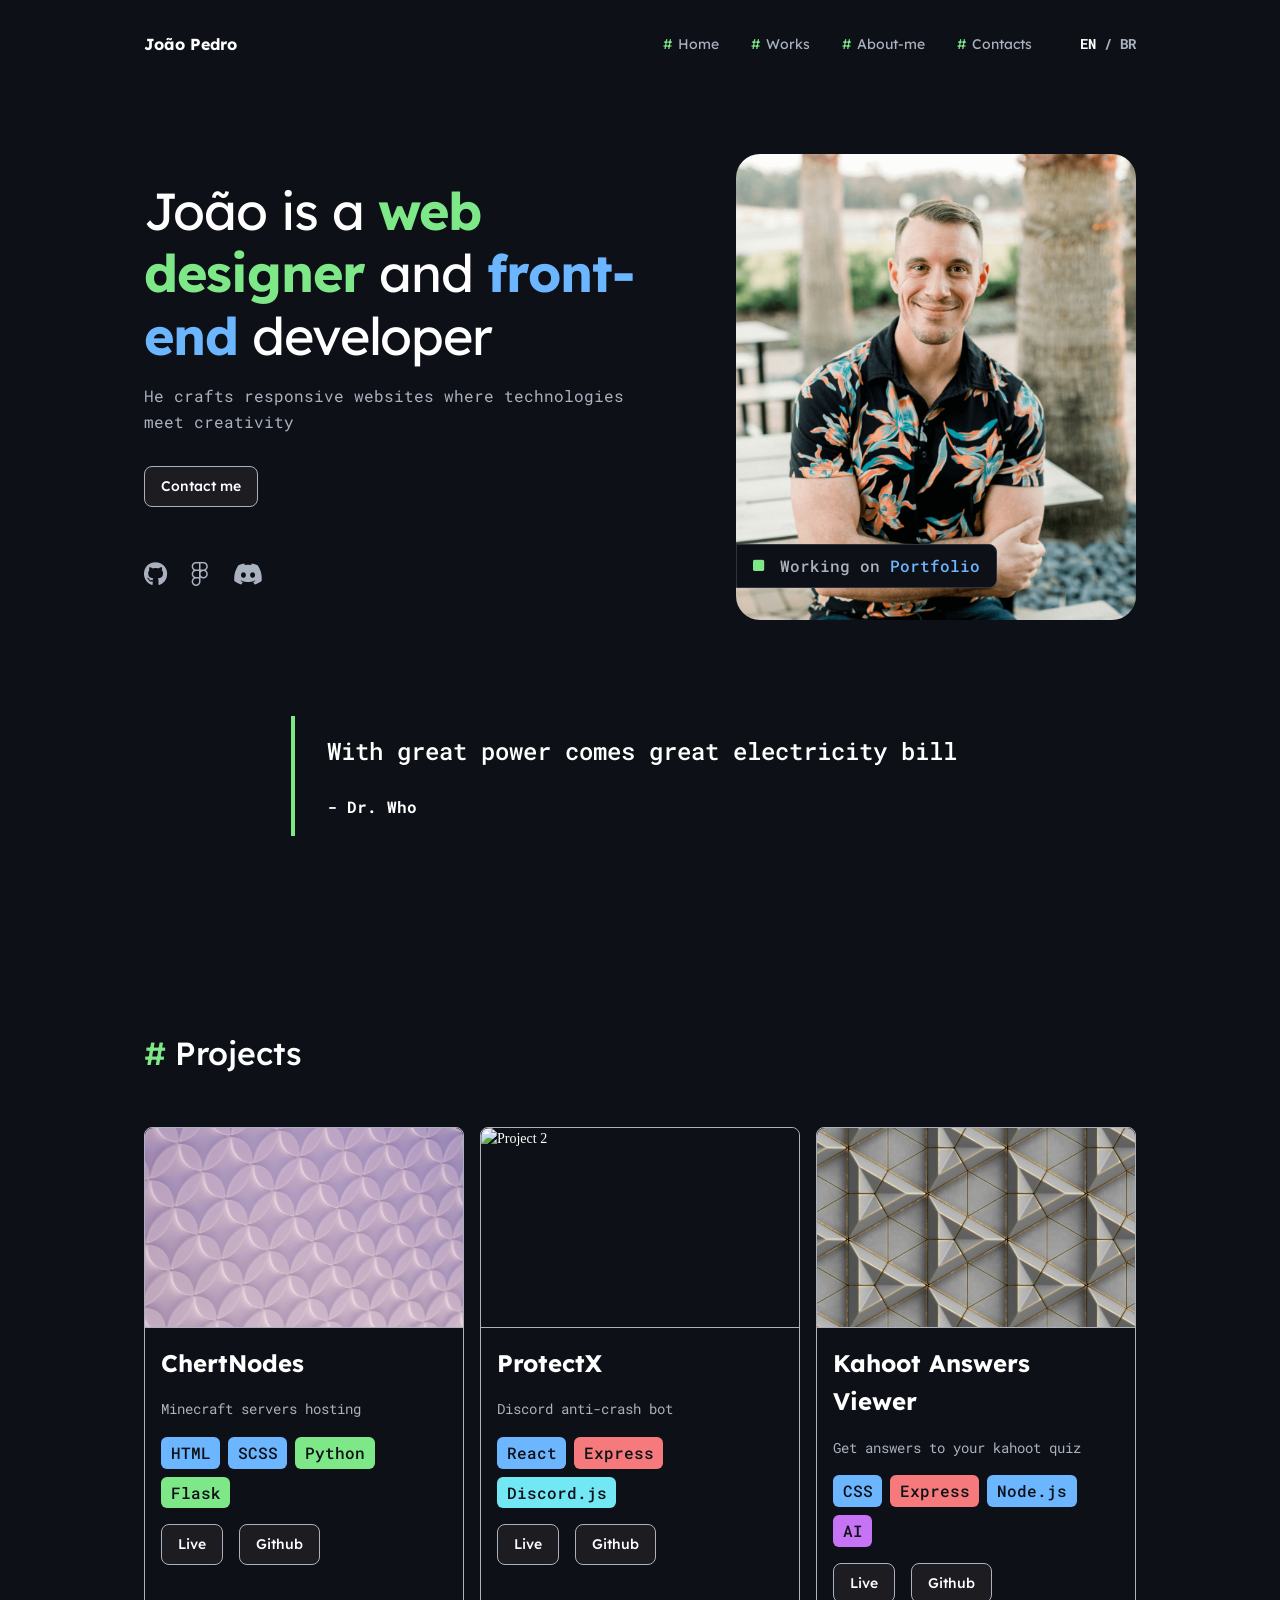
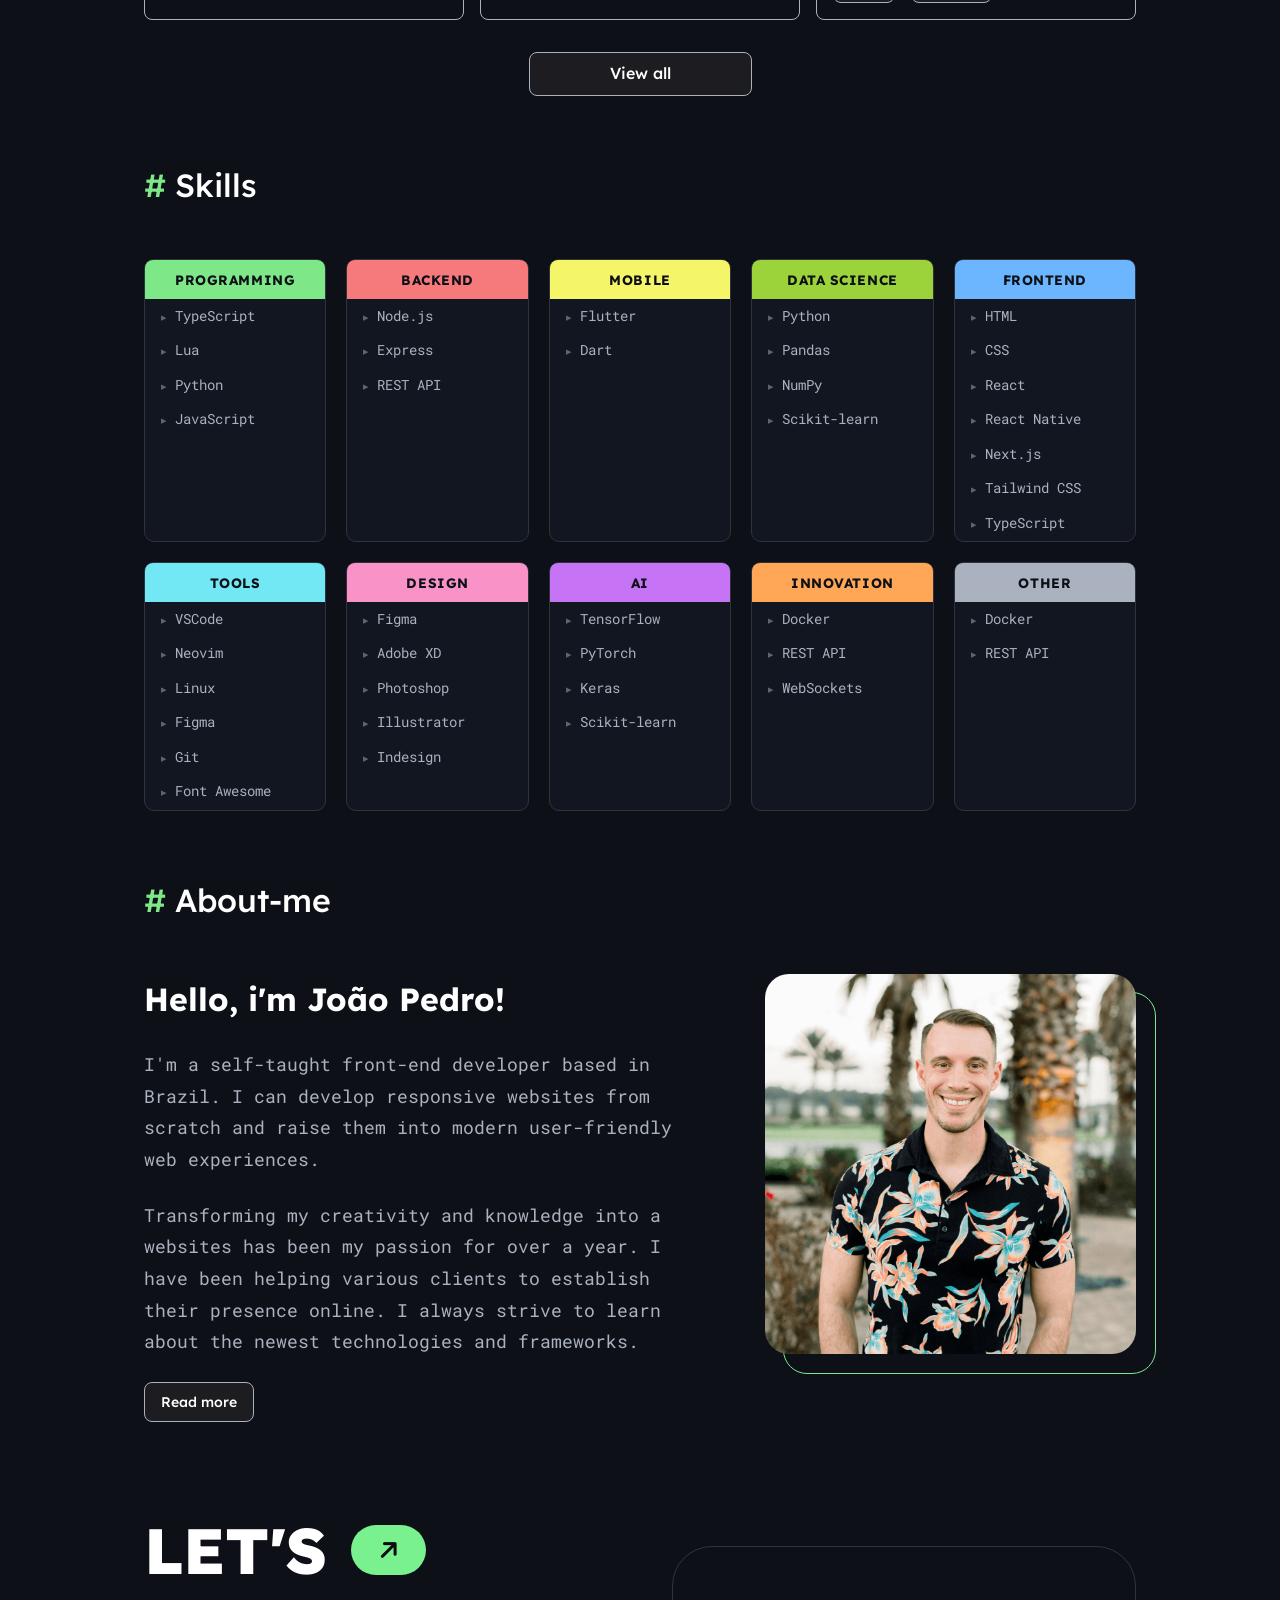
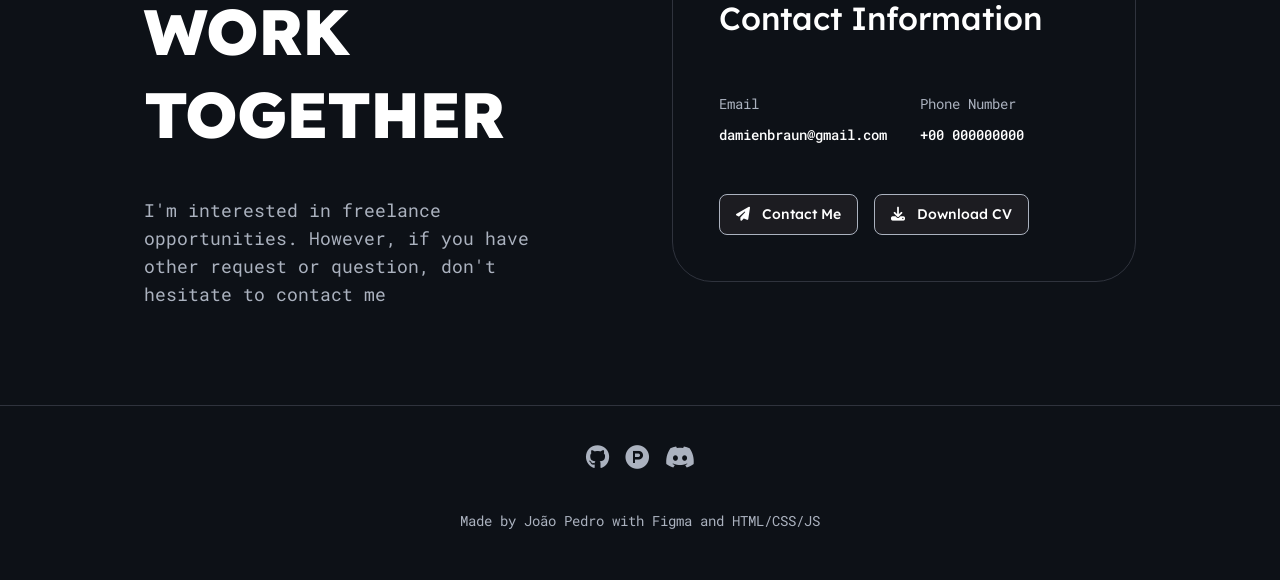
==== commit c4be1f11: "refactor: Flatten skills section HTML structure by removing `skill-column` divs and update CSS grid " ====
--- a/index.html
+++ b/index.html
@@ -184,7 +184,7 @@
             <div class="card-tag-tech">
               <span class="frontend">CSS</span>
               <span class="backend">Express</span>
-              <span class="front-end">Node.js</span>
+              <span class="frontend">Node.js</span>
               <span class="ai">AI</span>
             </div>
             <div class="card-footer">
@@ -210,104 +210,95 @@
 
       <div class="skills-content">
         <div class="skills-grid">
-          <div class="skill-column">
-            <div class="skill-category">
-              <h3 class="skill-title-programming" data-i18n="skill_title_programming">Languages</h3>
-              <ul>
-                <li class="skill-list">TypeScript</li>
-                <li class="skill-list">Lua</li>
-                <li class="skill-list">Python</li>
-                <li class="skill-list">JavaScript</li>
-              </ul>
-            </div>
-            <div class="skill-category">
-              <h3 class="skill-title-backend">Backend</h3>
-              <ul>
-                <li class="skill-list">Node.js</li>
-                <li class="skill-list">Express</li>
-                <li class="skill-list">REST API</li>
-              </ul>
-            </div>
-            <div class="skill-category">
-              <h3 class="skill-title-mobile">Mobile</h3>
-              <ul>
-                <li class="skill-list">Flutter</li>
-                <li class="skill-list">Dart</li>
-              </ul>
-            </div>
-          </div>
-          <div class="skill-column">
-            <div class="skill-category">
-              <h3 class="skill-title-datascience" data-i18n="skill_title_datascience">Data Science</h3>
-              <ul>
-                <li class="skill-list">Python</li>
-                <li class="skill-list">Pandas</li>
-                <li class="skill-list">NumPy</li>
-                <li class="skill-list">Scikit-learn</li>
-              </ul>
-            </div>
-            <div class="skill-category">
-              <h3 class="skill-title-frontend">Frontend</h3>
-              <ul>
-                <li class="skill-list">HTML</li>
-                <li class="skill-list">CSS</li>
-                <li class="skill-list">React</li>
-                <li class="skill-list">React Native</li>
-                <li class="skill-list">Next.js</li>
-                <li class="skill-list">Tailwind CSS</li>
-                <li class="skill-list">TypeScript</li>
-
-              </ul>
-            </div>
-          </div>
-          <div class="skill-column">
-            <div class="skill-category">
-              <h3 class="skill-title-tools" data-i18n="skill_title_tools">Tools</h3>
-              <ul>
-                <li class="skill-list">VSCode</li>
-                <li class="skill-list">Neovim</li>
-                <li class="skill-list">Linux</li>
-                <li class="skill-list">Figma</li>
-                <li class="skill-list">Git</li>
-                <li class="skill-list">Font Awesome</li>
-              </ul>
-            </div>
-            <div class="skill-category">
-              <h3 class="skill-title-design">Design</h3>
-              <ul>
-                <li class="skill-list">Figma</li>
-                <li class="skill-list">Adobe XD</li>
-                <li class="skill-list">Photoshop</li>
-                <li class="skill-list">Illustrator</li>
-                <li class="skill-list">Indesign</li>
-              </ul>
-            </div>
-          </div>
-          <div class="skill-column">
-            <div class="skill-category">
-              <h3 class="skill-title-ai" data-i18n="skill_title_ai">AI</h3>
-              <ul>
-                <li class="skill-list">TensorFlow</li>
-                <li class="skill-list">PyTorch</li>
-                <li class="skill-list">Keras</li>
-                <li class="skill-list">Scikit-learn</li>
-              </ul>
-            </div>
-            <div class="skill-category">
-              <h3 class="skill-title-innovation" data-i18n="skill_title_innovation">Innovation</h3>
-              <ul>
-                <li class="skill-list">Docker</li>
-                <li class="skill-list">REST API</li>
-                <li class="skill-list">WebSockets</li>
-              </ul>
-            </div>
-            <div class="skill-category">
-              <h3 class="skill-title-other" data-i18n="skill_title_other">Other</h3>
-              <ul>
-                <li class="skill-list">Docker</li>
-                <li class="skill-list">REST API</li>
-              </ul>
-            </div>
+          <div class="skill-category">
+            <h3 class="skill-title-programming" data-i18n="skill_title_programming">Languages</h3>
+            <ul>
+              <li class="skill-list">TypeScript</li>
+              <li class="skill-list">Lua</li>
+              <li class="skill-list">Python</li>
+              <li class="skill-list">JavaScript</li>
+            </ul>
+          </div>
+          <div class="skill-category">
+            <h3 class="skill-title-backend">Backend</h3>
+            <ul>
+              <li class="skill-list">Node.js</li>
+              <li class="skill-list">Express</li>
+              <li class="skill-list">REST API</li>
+            </ul>
+          </div>
+          <div class="skill-category">
+            <h3 class="skill-title-mobile">Mobile</h3>
+            <ul>
+              <li class="skill-list">Flutter</li>
+              <li class="skill-list">Dart</li>
+            </ul>
+          </div>
+          <div class="skill-category">
+            <h3 class="skill-title-datascience" data-i18n="skill_title_datascience">Data Science</h3>
+            <ul>
+              <li class="skill-list">Python</li>
+              <li class="skill-list">Pandas</li>
+              <li class="skill-list">NumPy</li>
+              <li class="skill-list">Scikit-learn</li>
+            </ul>
+          </div>
+          <div class="skill-category">
+            <h3 class="skill-title-frontend">Frontend</h3>
+            <ul>
+              <li class="skill-list">HTML</li>
+              <li class="skill-list">CSS</li>
+              <li class="skill-list">React</li>
+              <li class="skill-list">React Native</li>
+              <li class="skill-list">Next.js</li>
+              <li class="skill-list">Tailwind CSS</li>
+              <li class="skill-list">TypeScript</li>
+            </ul>
+          </div>
+          <div class="skill-category">
+            <h3 class="skill-title-tools" data-i18n="skill_title_tools">Tools</h3>
+            <ul>
+              <li class="skill-list">VSCode</li>
+              <li class="skill-list">Neovim</li>
+              <li class="skill-list">Linux</li>
+              <li class="skill-list">Figma</li>
+              <li class="skill-list">Git</li>
+              <li class="skill-list">Font Awesome</li>
+            </ul>
+          </div>
+          <div class="skill-category">
+            <h3 class="skill-title-design">Design</h3>
+            <ul>
+              <li class="skill-list">Figma</li>
+              <li class="skill-list">Adobe XD</li>
+              <li class="skill-list">Photoshop</li>
+              <li class="skill-list">Illustrator</li>
+              <li class="skill-list">Indesign</li>
+            </ul>
+          </div>
+          <div class="skill-category">
+            <h3 class="skill-title-ai" data-i18n="skill_title_ai">AI</h3>
+            <ul>
+              <li class="skill-list">TensorFlow</li>
+              <li class="skill-list">PyTorch</li>
+              <li class="skill-list">Keras</li>
+              <li class="skill-list">Scikit-learn</li>
+            </ul>
+          </div>
+          <div class="skill-category">
+            <h3 class="skill-title-innovation" data-i18n="skill_title_innovation">Innovation</h3>
+            <ul>
+              <li class="skill-list">Docker</li>
+              <li class="skill-list">REST API</li>
+              <li class="skill-list">WebSockets</li>
+            </ul>
+          </div>
+          <div class="skill-category">
+            <h3 class="skill-title-other" data-i18n="skill_title_other">Other</h3>
+            <ul>
+              <li class="skill-list">Docker</li>
+              <li class="skill-list">REST API</li>
+            </ul>
           </div>
         </div>
       </div>
@@ -423,7 +414,7 @@
           <i class="fa-brands fa-product-hunt"></i>
         </a>
         <a href="https://discord.com/users/joaopedro" target="_blank">
-          ><i class="fa-brands fa-discord"></i></a>
+          <i class="fa-brands fa-discord"></i></a>
       </div>
       <div class="footer-copyright">
         <p>Made by João Pedro with Figma and HTML/CSS/JS</p>
--- a/style/style.css
+++ b/style/style.css
@@ -1,3 +1,10 @@
+/* ── Mobile (≤ 768px) ── */
+@media (max-width: 768px) {
+  .nav-list {
+    display: none;
+  }
+}
+
 /* Global Reset & Variables */
 :root {
   --bg: #0d1117;
@@ -397,43 +404,37 @@
 
 /* Skills Section */
 .skills-content {
-  display: flex;
-  gap: 2rem;
+  width: 100%;
 }
 
 .skills-grid {
-  flex: 3;
-  display: flex;
-  flex-direction: row;
-  gap: 1.5rem;
-  flex-wrap: wrap;
-  justify-content: flex-start;
+  display: grid;
+  grid-template-columns: repeat(5, 1fr);
+  gap: 1.25rem;
 }
 
 .skill-column {
   display: flex;
   flex-direction: column;
-  gap: 1.5rem;
+  gap: 1.25rem;
 }
 
 .skill-category {
-  border: 1px solid var(--accent);
-  border-radius: 8px;
-  width: clamp(160px, 200px, 100%);
+  border: 1px solid var(--border);
+  border-radius: 10px;
+  background-color: #111620;
 }
 
 .skill-title,
 [class^="skill-title-"] {
   font-family: var(--font-main);
-  padding: 0.5rem;
-  border-bottom: 1px solid var(--accent);
-  font-size: 1rem;
-  font-weight: 600;
+  padding: 0.55rem 0.75rem;
+  font-size: 0.85rem;
+  font-weight: 700;
   text-align: center;
-}
-
-[class^="skill-title-"] {
-  color: var(--bg);
+  letter-spacing: 0.04em;
+  text-transform: uppercase;
+  color: #0d1117;
   border-radius: 8px 8px 0 0;
 }
 
@@ -484,16 +485,28 @@
 .skill-category ul {
   display: flex;
   flex-direction: column;
-  gap: 0.75rem;
-  padding: 1rem;
+  gap: 0;
 }
 
 .skill-list {
   font-family: var(--font-text);
+  font-size: 0.85rem;
   color: var(--accent);
   display: flex;
   align-items: center;
   gap: 0.5rem;
+  padding: 0.4rem 1rem;
+}
+
+.skill-list:last-child {
+  border-bottom: none;
+}
+
+.skill-list::before {
+  content: '▸';
+  font-size: 0.7rem;
+  opacity: 0.5;
+  flex-shrink: 0;
 }
 
 /* About Me */
@@ -766,7 +779,8 @@
   }
 
   .skills-grid {
-    gap: 1rem;
+    grid-template-columns: repeat(3, 1fr);
+    gap: 1.25rem;
   }
 
   .quote-section {
@@ -862,18 +876,9 @@
     font-size: 1.5rem;
   }
 
-  .skills-content {
-    flex-direction: column;
-  }
-
   .skills-grid {
-    justify-content: center;
-    align-items: center;
-    flex-wrap: wrap;
-  }
-
-  .skill-category {
-    width: min(100%, 280px);
+    grid-template-columns: repeat(2, 1fr);
+    gap: 0.75rem;
   }
 
   .about-content {
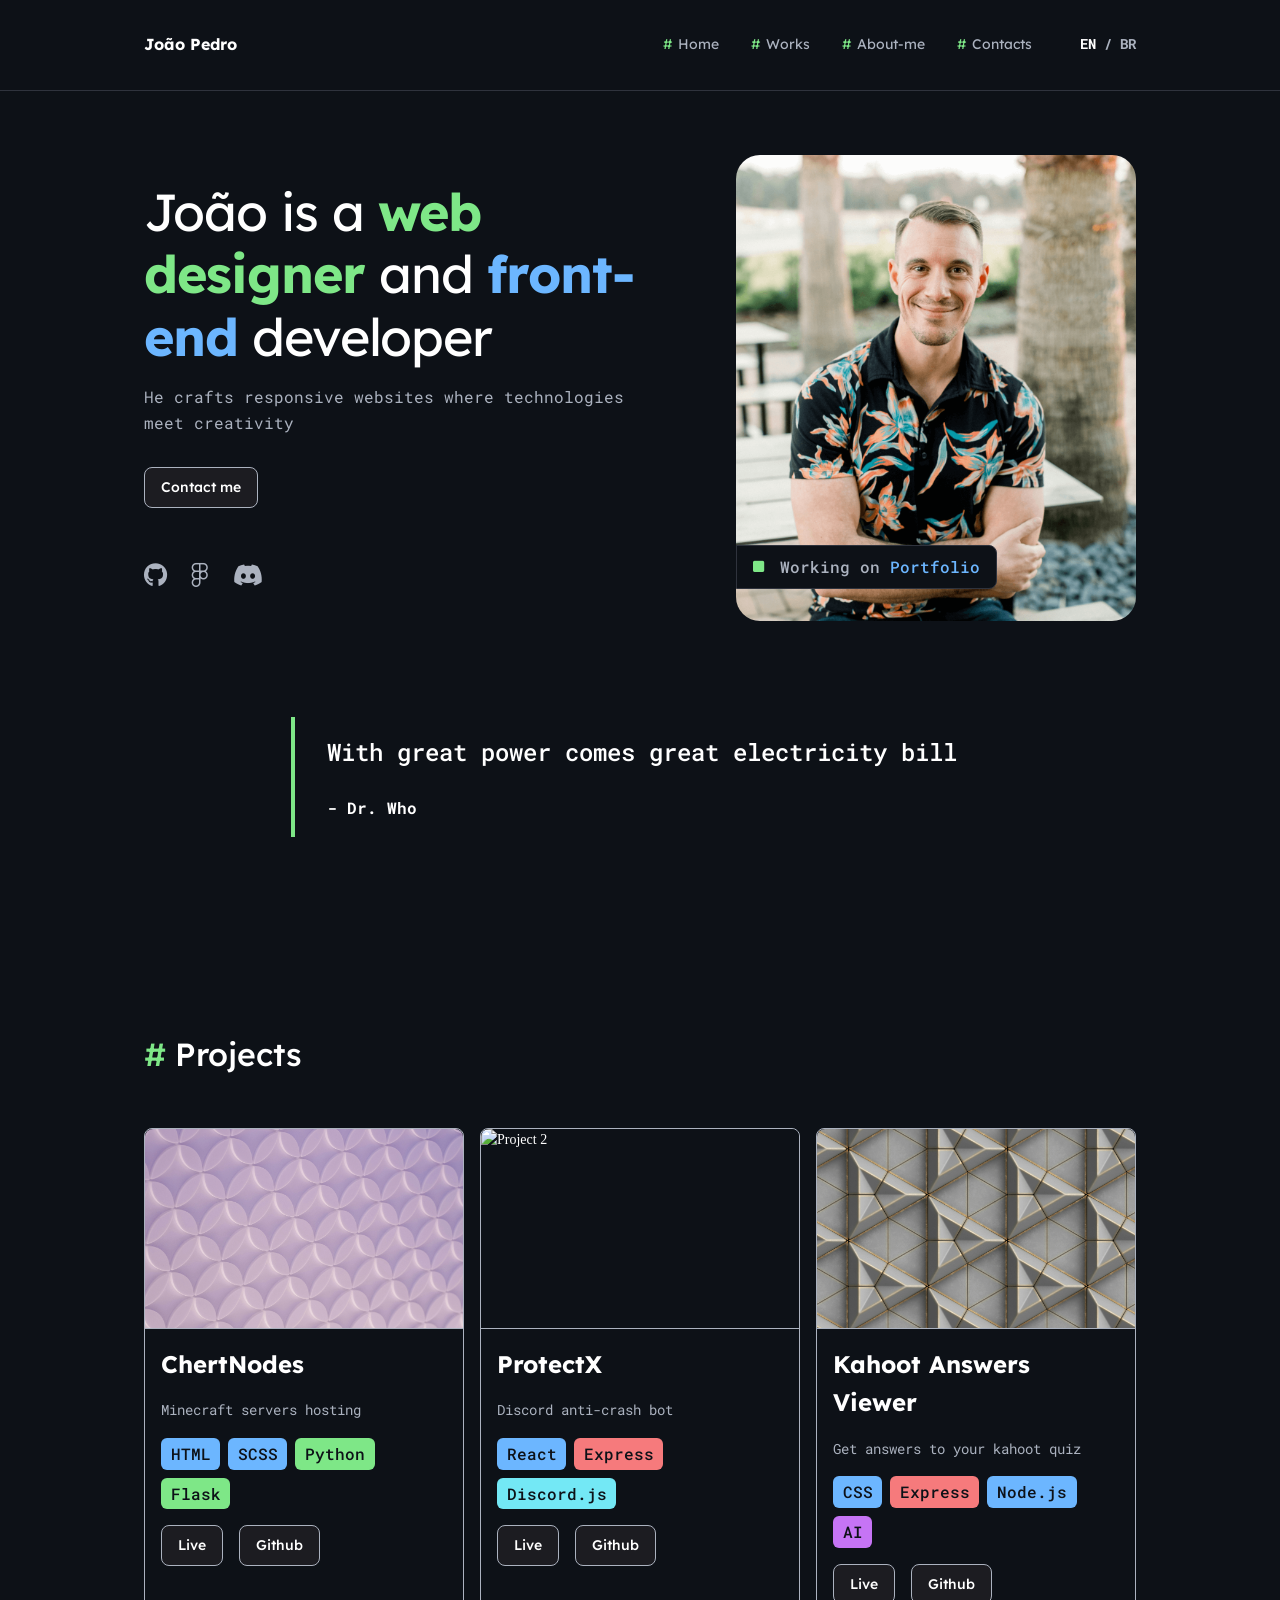
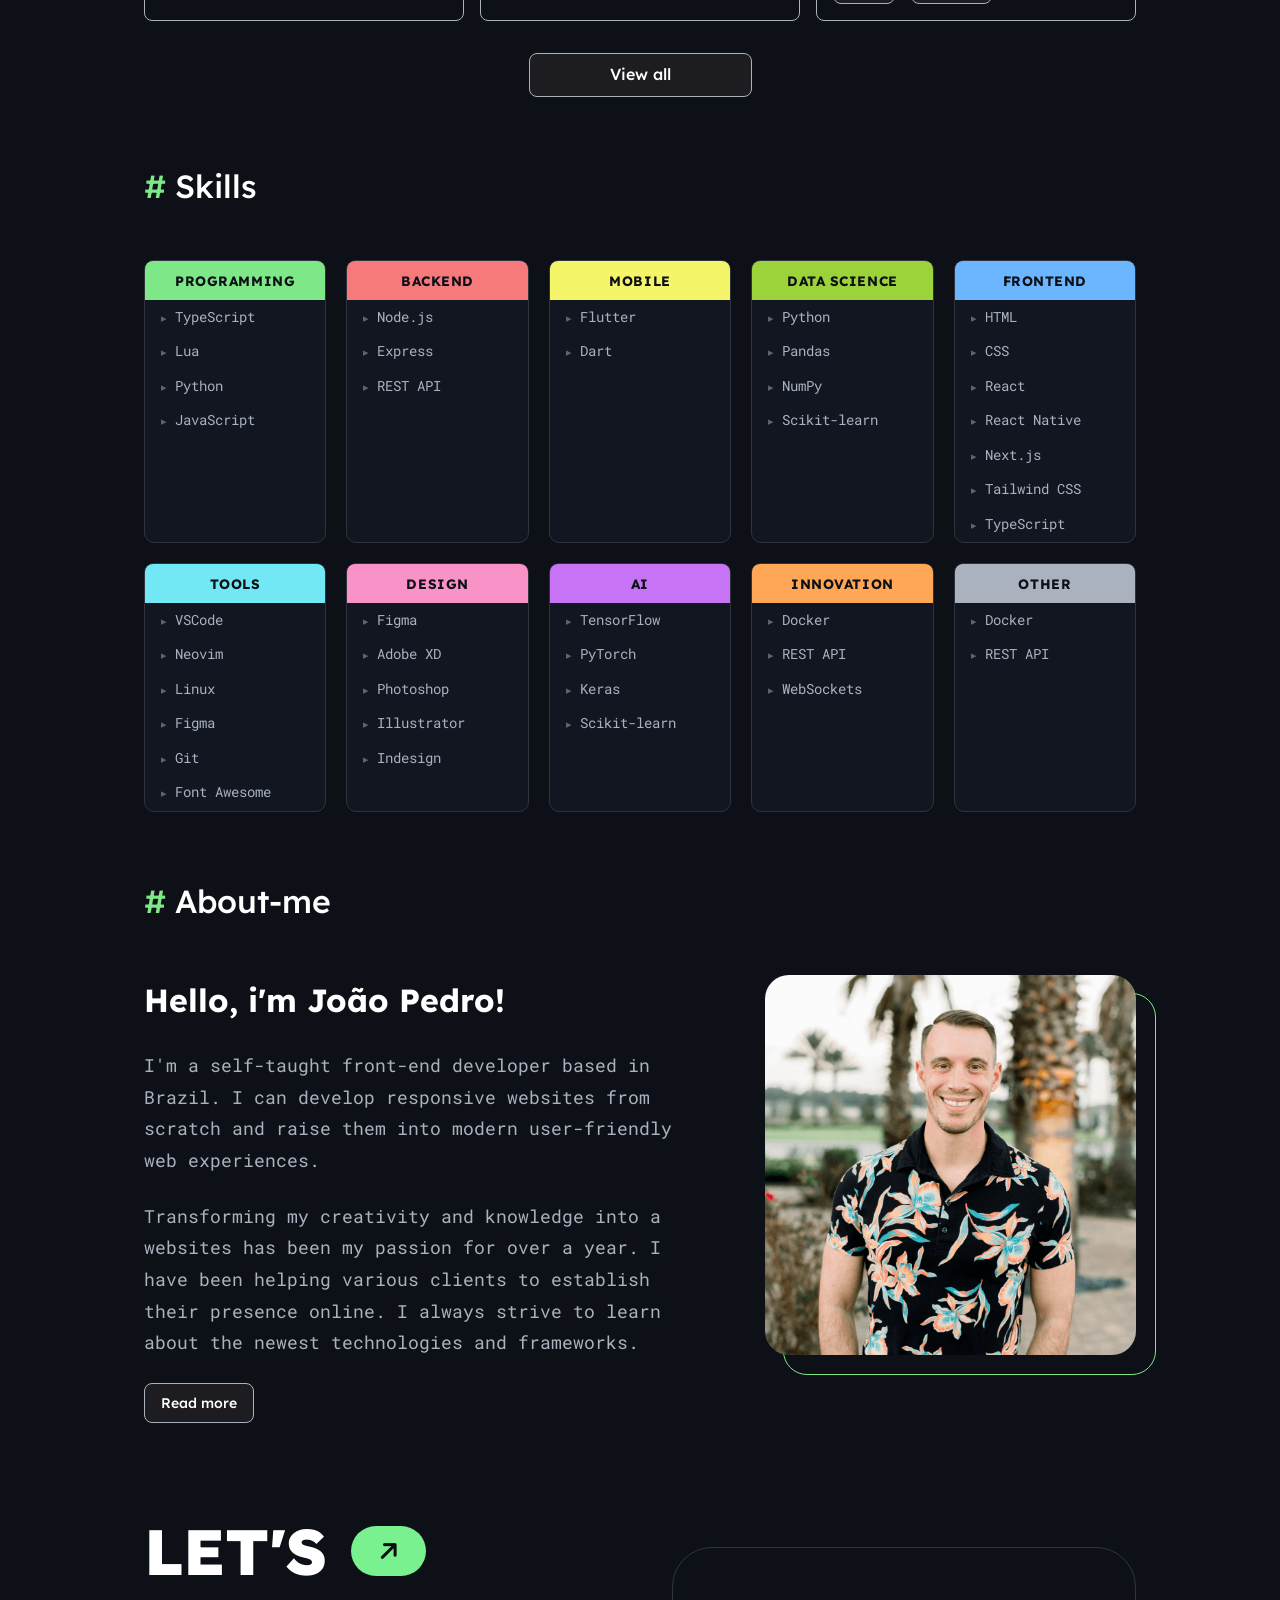
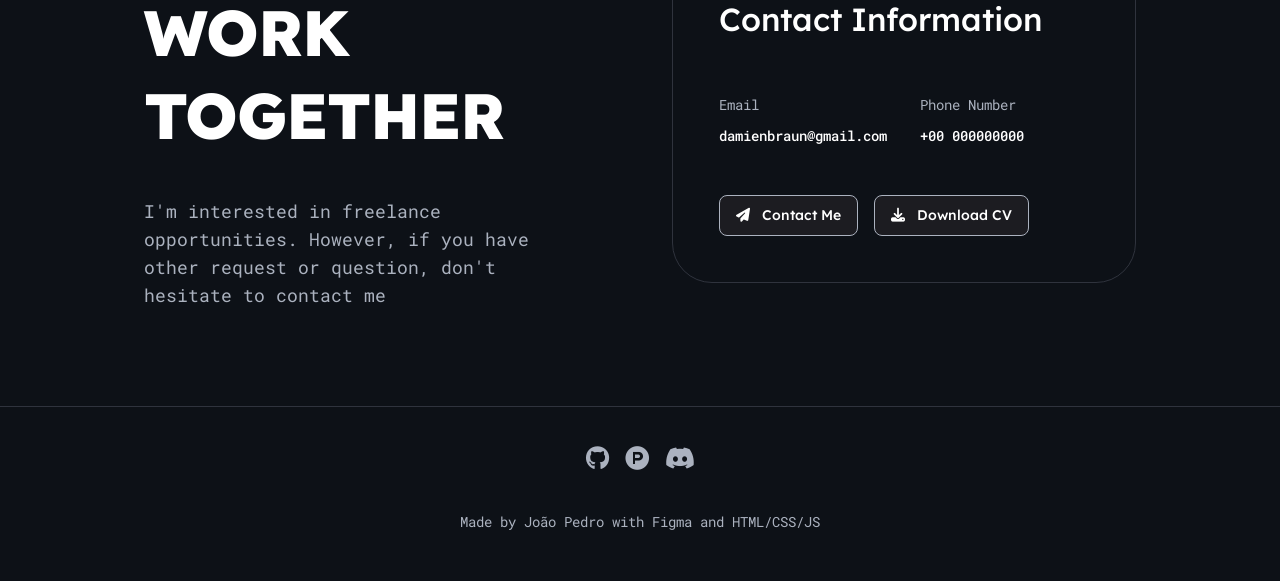
==== commit 56d0ae08: "feat: Remove markdown rendering functionality, associated files, and unused CSS, and clean up duplic" ====
--- a/index.html
+++ b/index.html
@@ -8,7 +8,6 @@
   <link rel="stylesheet" href="style/style.css" />
   <link rel="preconnect" href="https://fonts.googleapis.com" />
   <link rel="preconnect" href="https://fonts.gstatic.com" crossorigin />
-  <link rel="stylesheet" href="https://fonts.googleapis.com/css2?family=Lexend:wght@100..900&display=swap" />
   <link rel="stylesheet"
     href="https://fonts.googleapis.com/css2?family=Lexend:wght@100..900&family=Roboto+Mono:ital,wght@0,100..700;1,100..700&display=swap" />
   <link rel="stylesheet" href="https://cdnjs.cloudflare.com/ajax/libs/font-awesome/6.5.0/css/all.min.css" />
@@ -305,16 +304,6 @@
     </div>
   </section>
 
-  <!-- Markdown Section (Status, optional)
-    <section id="markdown-viewer" class="markdown">
-      <div class="container">
-        <div class="section-header">
-          <h2 class="section-title"><span class="hash">#</span> Status</h2>
-        </div>
-        <div id="markdown-content" class="markdown-content"></div>
-      </div>
-    </section> -->
-
   <!-- About Me Section -->
   <section id="about" class="about">
     <div class="container">
@@ -423,7 +412,6 @@
   </footer>
 
   <script src="script/translations.js"></script>
-  <script src="https://cdn.jsdelivr.net/npm/marked/marked.min.js"></script>
   <script src="script/app.js"></script>
 </body>
 
--- a/style/style.css
+++ b/style/style.css
@@ -154,11 +154,7 @@
   font-weight: 500;
 }
 
-.view-all {
-  font-family: var(--font-text);
-  margin-left: auto;
-  font-size: 1rem;
-}
+
 
 /* Header */
 .header {
@@ -167,7 +163,7 @@
   top: 0;
   background-color: var(--bg);
   z-index: 100;
-  border-bottom: 1px solid var(--accent-line);
+  border-bottom: 1px solid var(--border);
 }
 
 .header-container {
@@ -332,8 +328,6 @@
 }
 
 .card-tag-tech span {
-  width: auto;
-  height: auto;
   border-radius: 6px;
   padding: 0.2rem 0.6rem;
   color: var(--bg);
@@ -413,11 +407,6 @@
   gap: 1.25rem;
 }
 
-.skill-column {
-  display: flex;
-  flex-direction: column;
-  gap: 1.25rem;
-}
 
 .skill-category {
   border: 1px solid var(--border);
@@ -498,9 +487,6 @@
   padding: 0.4rem 1rem;
 }
 
-.skill-list:last-child {
-  border-bottom: none;
-}
 
 .skill-list::before {
   content: '▸';
@@ -671,27 +657,6 @@
   align-items: center;
 }
 
-.social-links-circle {
-  display: flex;
-  gap: 1rem;
-}
-
-.social-icon-circle {
-  width: 45px;
-  height: 45px;
-  border-radius: 50%;
-  background-color: #1c1f26;
-  display: flex;
-  align-items: center;
-  justify-content: center;
-  color: var(--white);
-  font-size: 1.1rem;
-  transition: background-color 0.3s;
-}
-
-.social-icon-circle:hover {
-  background-color: #2f333d;
-}
 
 .card-actions {
   display: flex;
@@ -951,150 +916,10 @@
   }
 }
 
-/* Markdown */
-.markdown-content {
-  font-family: var(--font-text);
-  color: var(--gray);
-  line-height: 1.6;
-  font-size: 16px;
-}
-
-.markdown-content h1 {
-  font-family: var(--font-main);
-  font-size: 2.5rem;
-  font-weight: bold;
-  margin-top: 2rem;
-  margin-bottom: 1rem;
-  color: var(--white);
-}
-
-.markdown-content h2 {
-  font-family: var(--font-main);
-  font-size: 2rem;
-  font-weight: bold;
-  margin-top: 2rem;
-  margin-bottom: 1rem;
-  color: var(--white);
-}
-
-.markdown-content h3 {
-  font-family: var(--font-main);
-  font-size: 1.5rem;
-  font-weight: bold;
-  margin-top: 1.5rem;
-  margin-bottom: 0.5rem;
-  color: var(--white);
-}
-
-.markdown-content h4 {
-  font-family: var(--font-main);
-  font-size: 1.25rem;
-  font-weight: bold;
-  margin-top: 1rem;
-  margin-bottom: 0.5rem;
-  color: var(--white);
-}
-
-.markdown-content h5 {
-  font-family: var(--font-main);
-  font-size: 1.125rem;
-  font-weight: bold;
-  margin-top: 1rem;
-  margin-bottom: 0.5rem;
-  color: var(--white);
-}
-
-.markdown-content h6 {
-  font-family: var(--font-main);
-  font-size: 1rem;
-  font-weight: bold;
-  margin-top: 1rem;
-  margin-bottom: 0.5rem;
-  color: var(--white);
-}
-
-.markdown-content p {
-  margin-bottom: 1rem;
-}
-
-.markdown-content a {
-  color: var(--programming);
-  text-decoration: none;
-}
-
-.markdown-content a:hover {
-  text-decoration: underline;
-}
-
-.markdown-content ul,
-.markdown-content ol {
-  margin-bottom: 1rem;
-  padding-left: 2rem;
-}
-
-.markdown-content li {
-  margin-bottom: 0.5rem;
-}
-
-.markdown-content blockquote {
-  border-left: 4px solid var(--programming);
-  padding-left: 1rem;
-  margin: 1rem 0;
-  color: var(--gray);
-}
-
-.markdown-content pre {
-  background-color: var(--button-bg);
-  padding: 1rem;
-  border-radius: 8px;
-  overflow-x: auto;
-  margin: 1rem 0;
-}
-
-.markdown-content code {
-  background-color: var(--button-bg);
-  padding: 0.2rem 0.4rem;
-  border-radius: 4px;
-}
-
-.markdown-content pre code {
-  background-color: transparent;
-  padding: 0;
-}
-
-.markdown-content table {
-  border-collapse: collapse;
-  width: 100%;
-  margin: 1rem 0;
-}
-
-.markdown-content th,
-.markdown-content td {
-  border: 1px solid var(--gray);
-  padding: 0.5rem;
-  text-align: left;
-}
-
-.markdown-content th {
-  background-color: var(--button-bg);
-  color: var(--white);
-}
-
-.markdown-content img {
-  max-width: 100%;
-  height: auto;
-  margin: 1rem 0;
-  border-radius: 8px;
-}
-
-.markdown-content hr {
-  border: none;
-  border-top: 1px solid var(--gray);
-  margin: 2rem 0;
-}
 
 
 /* Working On section */
+
 .working-on {
   border: 1px solid var(--border);
   position: absolute;
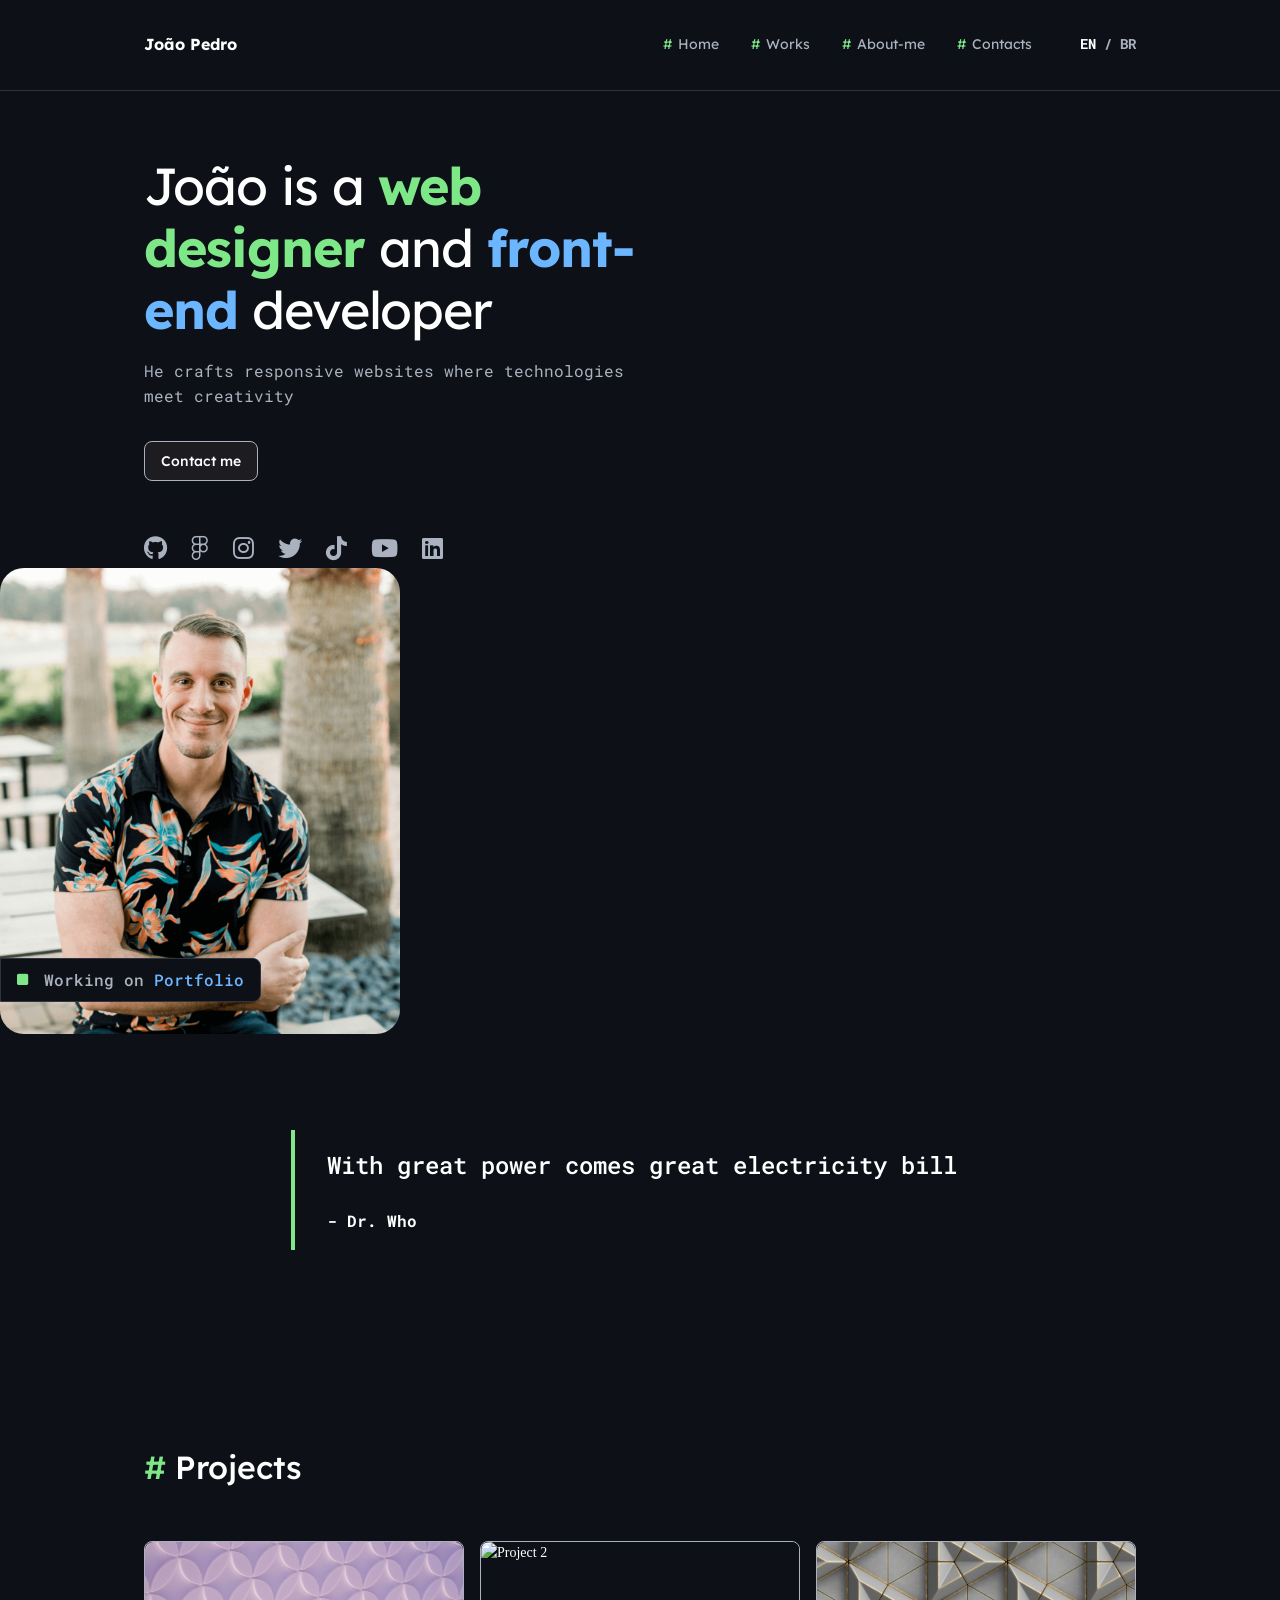
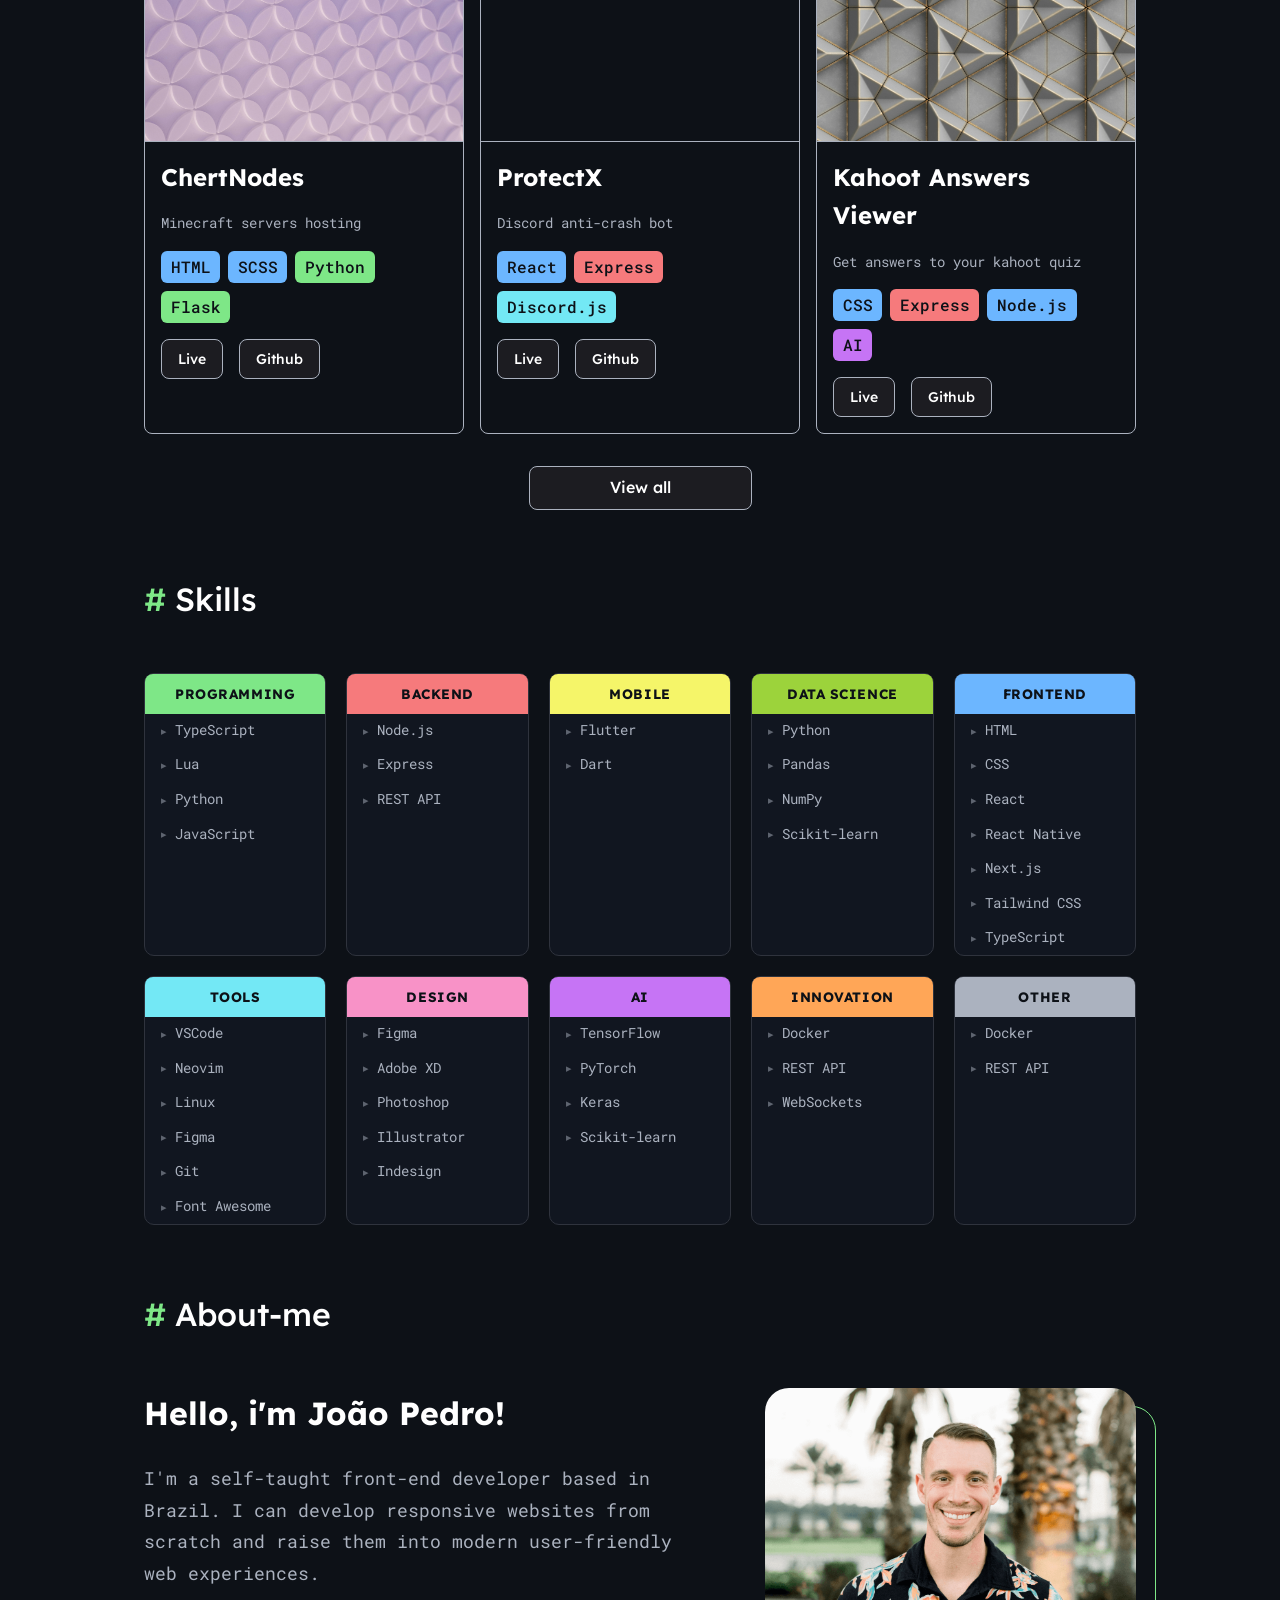
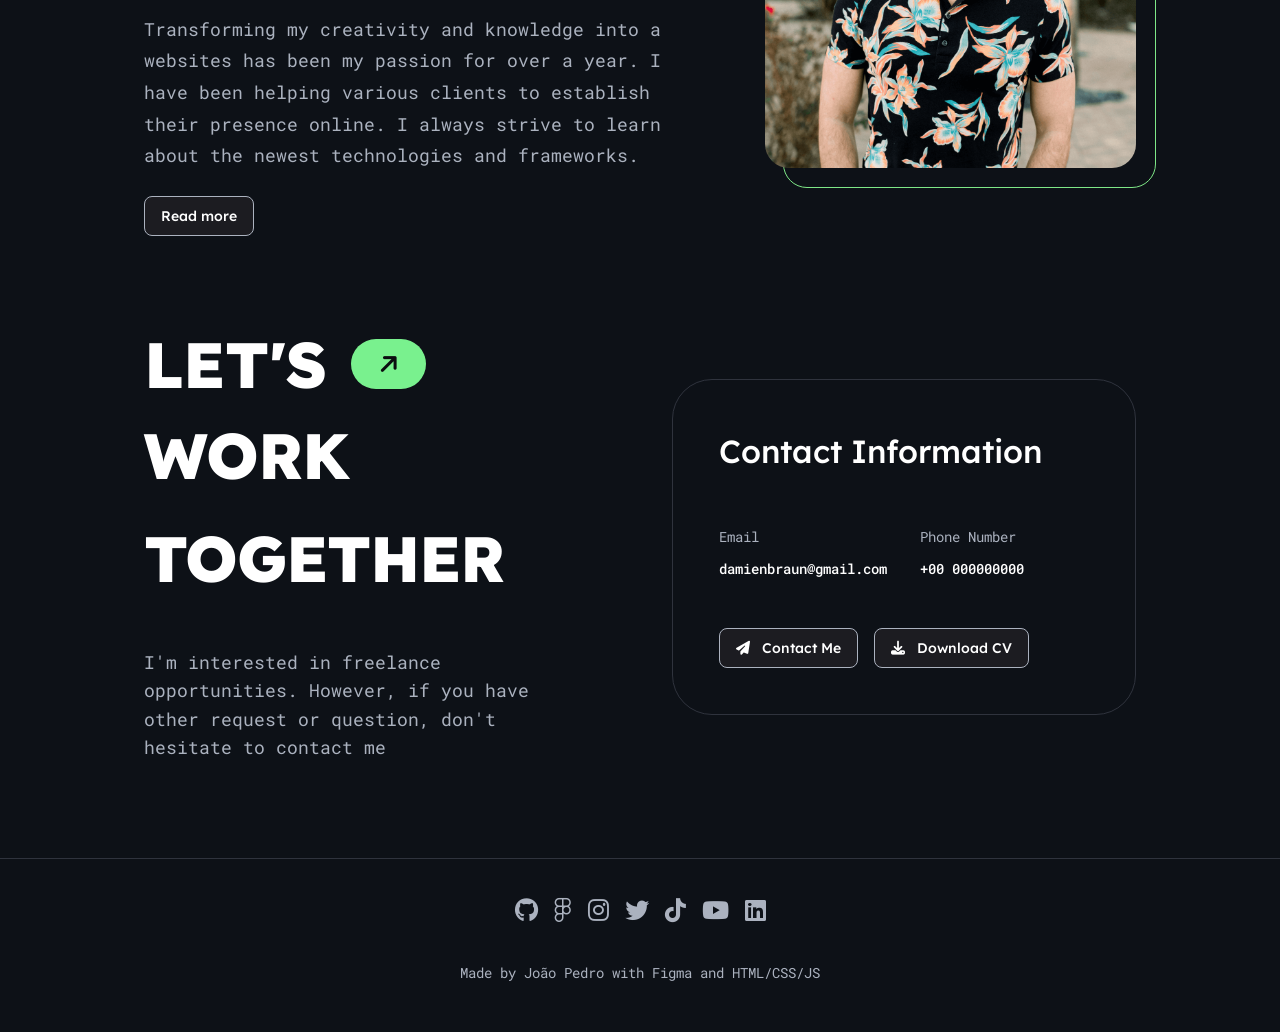
==== commit 0dd36a49: "feat: Update social media links, refactor hero section layout, and remove unused CSS property." ====
--- a/index.html
+++ b/index.html
@@ -71,33 +71,32 @@
           Contact me
         </a>
         <div class="social-icons-hero">
-          <a href="https://github.com/joaopedro" target="_blank">
-            <i class="fa-brands fa-github"></i>
-          </a>
-          <a href="https://figma.com/@joaopedro" target="_blank">
-            <i class="fa-brands fa-figma"></i>
-          </a>
-          <a href="https://discord.com/users/joaopedro" target="_blank">
-            <i class="fa-brands fa-discord"></i>
-          </a>
-        </div>
-      </div>
-      <div class="hero-image">
-        <!-- Placeholder for Hero Image -->
-        <div class="img-placeholder">
-          <img src="./media/img/hero-img.png" alt="Hero Image" />
-        </div>
-        <div class="working-on">
-          <div class="working-on-content">
-            <div class="working-icon active"> <!-- active for on, disable for off -->
-              <i class="fa-solid fa-square"></i>
-            </div>
-            <h2 class="working-on-title" data-i18n="hero_working_on">
-              Working on something cool
-            </h2>
-          </div>
-        </div>
-      </div>
+          <a href="https://github.com/joaopedro" target="_blank"><i class="fa-brands fa-github"></i></a>
+          <a href="https://figma.com/@joaopedro" target="_blank"><i class="fa-brands fa-figma"></i></a>
+          <a href="https://instagram.com/joaopedro" target="_blank"><i class="fa-brands fa-instagram"></i></a>
+          <a href="https://twitter.com/joaopedro" target="_blank"><i class="fa-brands fa-twitter"></i></a>
+          <a href="https://tiktok.com/@joaopedro" target="_blank"><i class="fa-brands fa-tiktok"></i></a>
+          <a href="https://youtube.com/@joaopedro" target="_blank"><i class="fa-brands fa-youtube"></i></a>
+          <a href="https://linkedin.com/in/joaopedro" target="_blank"><i class="fa-brands fa-linkedin"></i></a>
+        </div>
+      </div>
+    </div>
+    <div class="hero-image">
+      <!-- Placeholder for Hero Image -->
+      <div class="img-placeholder">
+        <img src="./media/img/hero-img.png" alt="Hero Image" />
+      </div>
+      <div class="working-on">
+        <div class="working-on-content">
+          <div class="working-icon active"> <!-- active for on, disable for off -->
+            <i class="fa-solid fa-square"></i>
+          </div>
+          <h2 class="working-on-title" data-i18n="hero_working_on">
+            Working on something cool
+          </h2>
+        </div>
+      </div>
+    </div>
     </div>
   </section>
 
@@ -396,14 +395,13 @@
     <div class="footer-separator"></div>
     <div class="container footer-container">
       <div class="footer-socials">
-        <a href="https://github.com/joaopedro" target="_blank">
-          <i class="fa-brands fa-github"></i>
-        </a>
-        <a href="#_" target="_blank">
-          <i class="fa-brands fa-product-hunt"></i>
-        </a>
-        <a href="https://discord.com/users/joaopedro" target="_blank">
-          <i class="fa-brands fa-discord"></i></a>
+        <a href="https://github.com/joaopedro" target="_blank"><i class="fa-brands fa-github"></i></a>
+        <a href="https://figma.com/@joaopedro" target="_blank"><i class="fa-brands fa-figma"></i></a>
+        <a href="https://instagram.com/joaopedro" target="_blank"><i class="fa-brands fa-instagram"></i></a>
+        <a href="https://twitter.com/joaopedro" target="_blank"><i class="fa-brands fa-twitter"></i></a>
+        <a href="https://tiktok.com/@joaopedro" target="_blank"><i class="fa-brands fa-tiktok"></i></a>
+        <a href="https://youtube.com/@joaopedro" target="_blank"><i class="fa-brands fa-youtube"></i></a>
+        <a href="https://linkedin.com/in/joaopedro" target="_blank"><i class="fa-brands fa-linkedin"></i></a>
       </div>
       <div class="footer-copyright">
         <p>Made by João Pedro with Figma and HTML/CSS/JS</p>
--- a/style/style.css
+++ b/style/style.css
@@ -595,7 +595,6 @@
   font-weight: 800;
   color: var(--white);
   margin-bottom: 2.5rem;
-  line-height: 1.3;
   letter-spacing: -1px;
 }
 
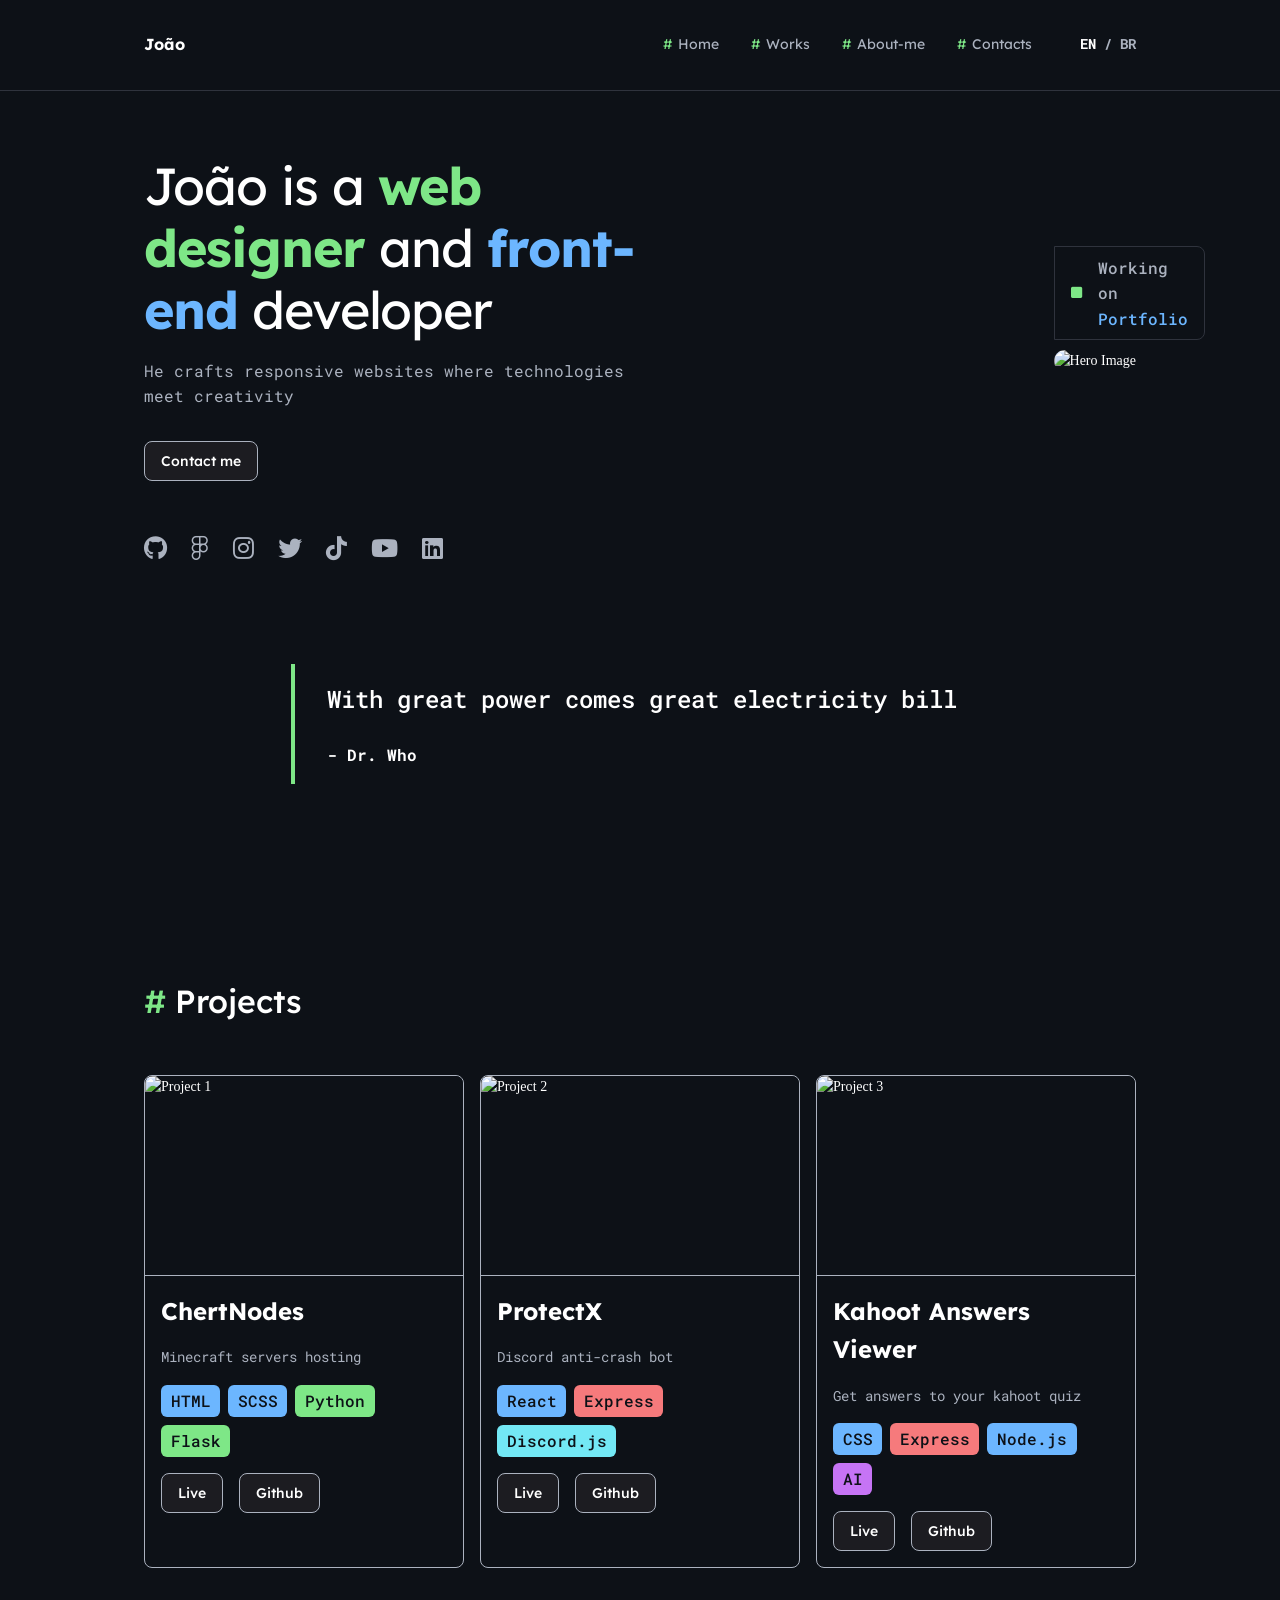
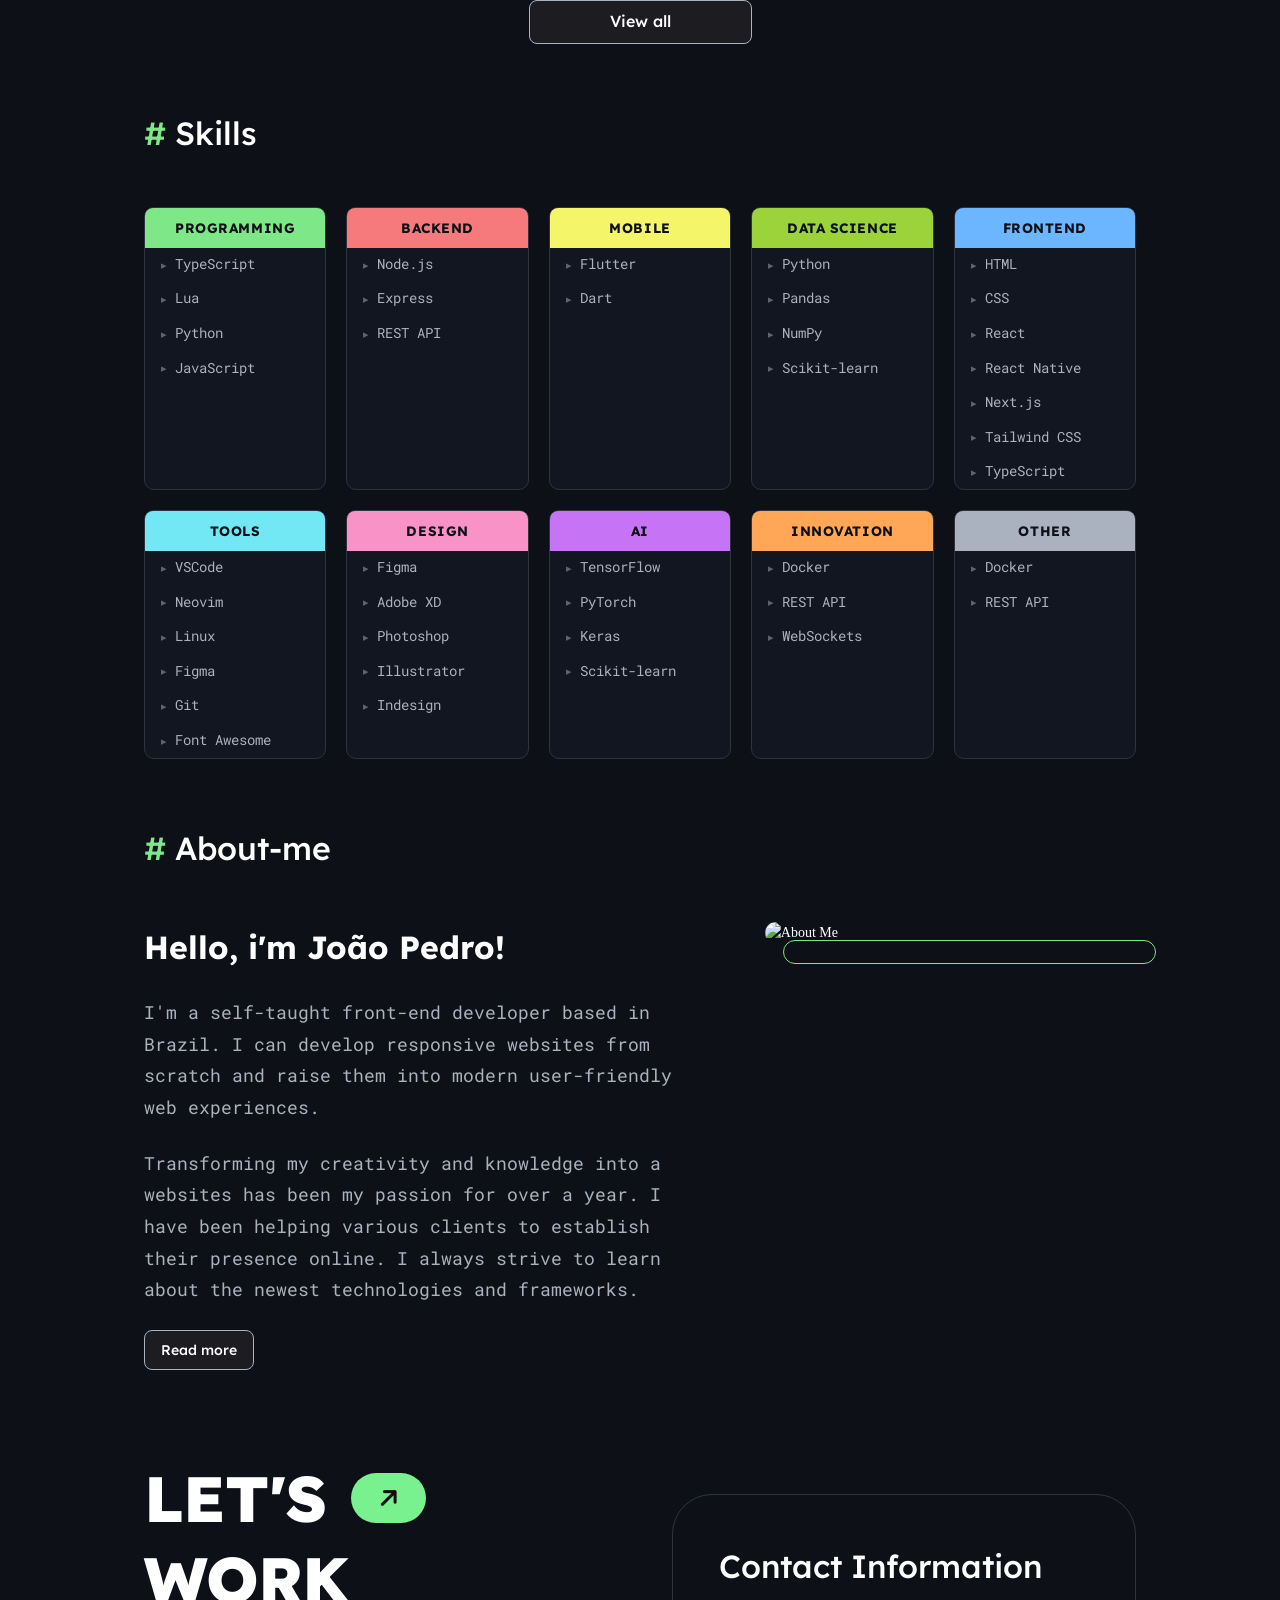
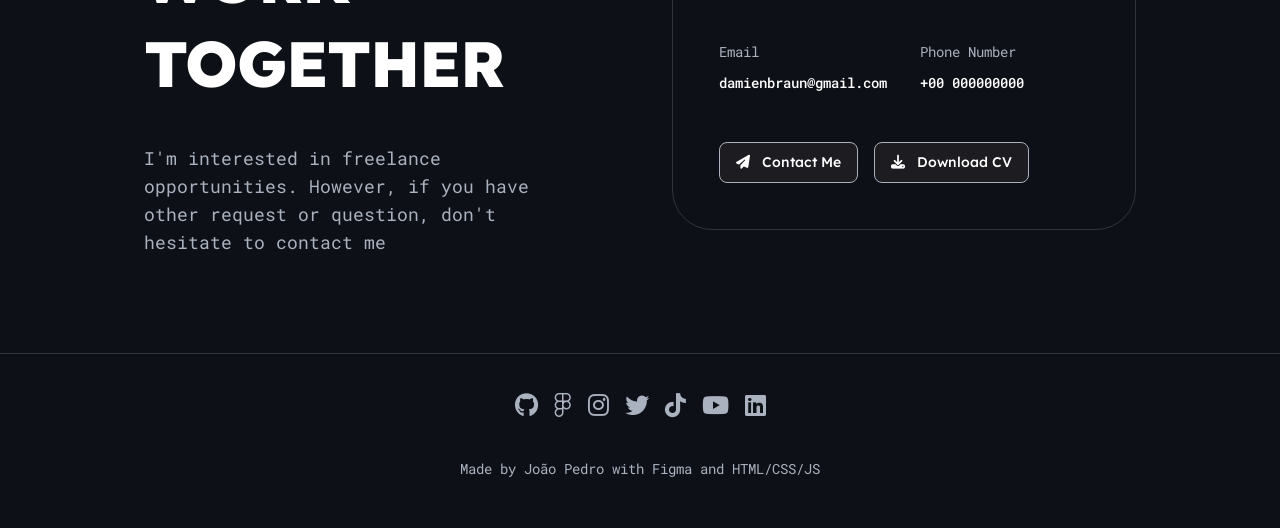
==== commit 5ef947d7: "refactor: Standardize page titles and update branding elements across the portfolio." ====
--- a/index.html
+++ b/index.html
@@ -4,7 +4,7 @@
 <head>
   <meta charset="UTF-8" />
   <meta name="viewport" content="width=device-width, initial-scale=1.0" />
-  <title>João Pedro | Web Designer & Front-end Developer</title>
+  <title>Portfolio</title>
   <link rel="stylesheet" href="style/style.css" />
   <link rel="preconnect" href="https://fonts.googleapis.com" />
   <link rel="preconnect" href="https://fonts.gstatic.com" crossorigin />
@@ -18,9 +18,8 @@
   <header class="header">
     <div class="container header-container">
       <div class="logo">
-        <img src="./media/logo.svg" alt="Logo image description" class="logo-img" style="display: none" />
-        <!-- Placeholder for logo -->
-        <span>João Pedro</span>
+        <!-- Logo -->
+        <span>João</span>
       </div>
       <nav class="nav">
         <ul class="nav-list">
@@ -80,23 +79,22 @@
           <a href="https://linkedin.com/in/joaopedro" target="_blank"><i class="fa-brands fa-linkedin"></i></a>
         </div>
       </div>
-    </div>
-    <div class="hero-image">
-      <!-- Placeholder for Hero Image -->
-      <div class="img-placeholder">
-        <img src="./media/img/hero-img.png" alt="Hero Image" />
-      </div>
-      <div class="working-on">
-        <div class="working-on-content">
-          <div class="working-icon active"> <!-- active for on, disable for off -->
-            <i class="fa-solid fa-square"></i>
-          </div>
-          <h2 class="working-on-title" data-i18n="hero_working_on">
-            Working on something cool
-          </h2>
-        </div>
-      </div>
-    </div>
+      <div class="hero-image">
+        <!-- Placeholder for Hero Image -->
+        <div class="img-placeholder">
+          <img src="./media/img/hero-img.webp" alt="Hero Image" />
+        </div>
+        <div class="working-on">
+          <div class="working-on-content">
+            <div class="working-icon active"> <!-- active for on, disable for off -->
+              <i class="fa-solid fa-square"></i>
+            </div>
+            <h2 class="working-on-title" data-i18n="hero_working_on">
+              Working on something cool
+            </h2>
+          </div>
+        </div>
+      </div>
     </div>
   </section>
 
@@ -126,7 +124,7 @@
         <!-- Project Card 1 -->
         <div class="project-card">
           <div class="card-img">
-            <img src="./media/img/project1.png" alt="Project 1" />
+            <img src="./media/img/project1.webp" alt="Project 1" />
           </div>
           <div class="card-body">
             <h3 class="card-title">ChertNodes</h3>
@@ -150,7 +148,7 @@
         <!-- Project Card 2 -->
         <div class="project-card">
           <div class="card-img">
-            <img src="./media/img/project2.png" alt="Project 2" />
+            <img src="./media/img/project2.webp" alt="Project 2" />
           </div>
           <div class="card-body">
             <h3 class="card-title">ProtectX</h3>
@@ -172,7 +170,7 @@
         <!-- Project Card 3 -->
         <div class="project-card">
           <div class="card-img">
-            <img src="./media/img/project3.png" alt="Project 3" />
+            <img src="./media/img/project3.webp" alt="Project 3" />
           </div>
           <div class="card-body">
             <h3 class="card-title">Kahoot Answers Viewer</h3>
@@ -331,7 +329,7 @@
         </div>
         <div class="about-image">
           <div class="img-placeholder">
-            <img src="./media/img/about-img.png" alt="About Me" />
+            <img src="./media/img/about-img.webp" alt="About Me" />
           </div>
         </div>
       </div>
--- a/style/style.css
+++ b/style/style.css
@@ -1,10 +1,3 @@
-/* ── Mobile (≤ 768px) ── */
-@media (max-width: 768px) {
-  .nav-list {
-    display: none;
-  }
-}
-
 /* Global Reset & Variables */
 :root {
   --bg: #0d1117;
@@ -595,6 +588,7 @@
   font-weight: 800;
   color: var(--white);
   margin-bottom: 2.5rem;
+  line-height: 1.3;
   letter-spacing: -1px;
 }
 
@@ -798,7 +792,10 @@
     transition: transform 0.3s ease, opacity 0.3s ease;
   }
 
-  .hero {
+  .nav-list {
+    display: none;
+    position: absolute;
+    top: 72px;
     margin-top: 2rem;
   }
 
@@ -992,6 +989,7 @@
   gap: 1rem;
   font-family: var(--font-text);
   color: var(--gray);
+  border-radius: 8px;
 }
 
 .funfact-item i {
